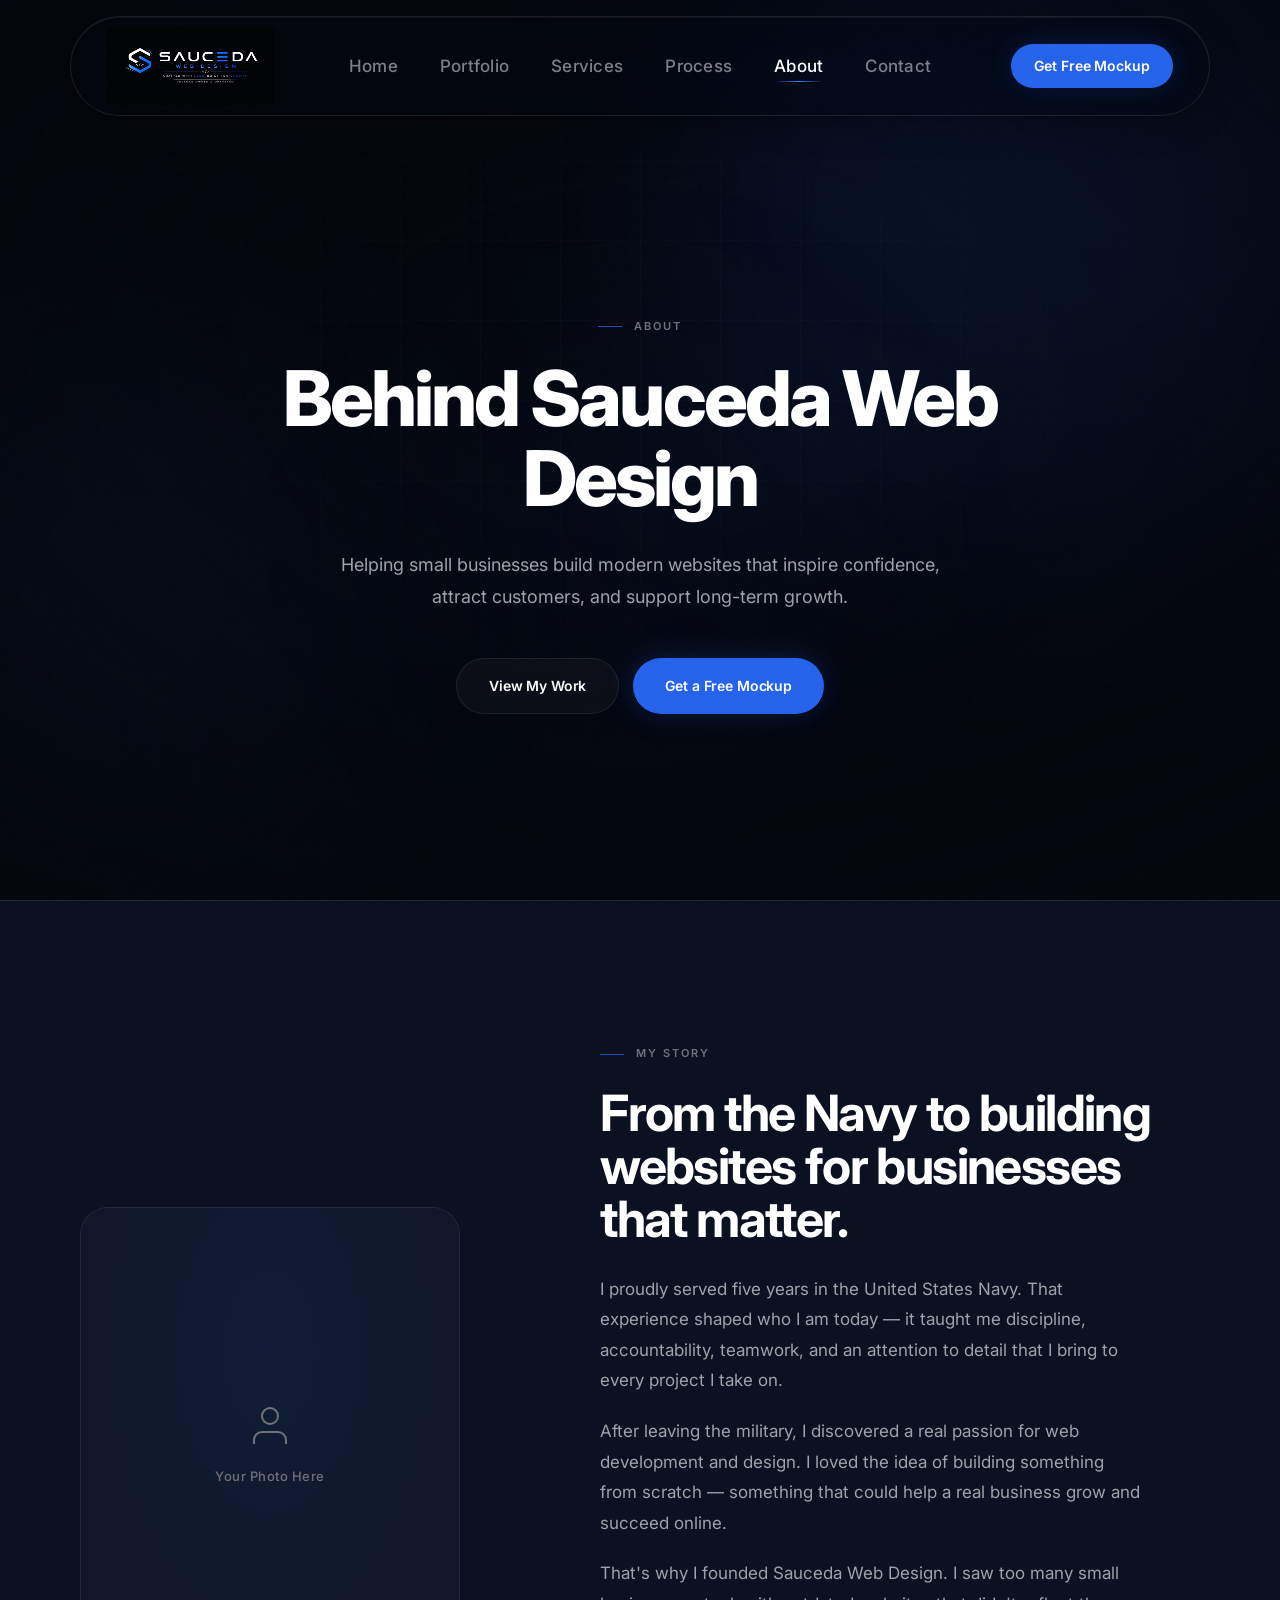
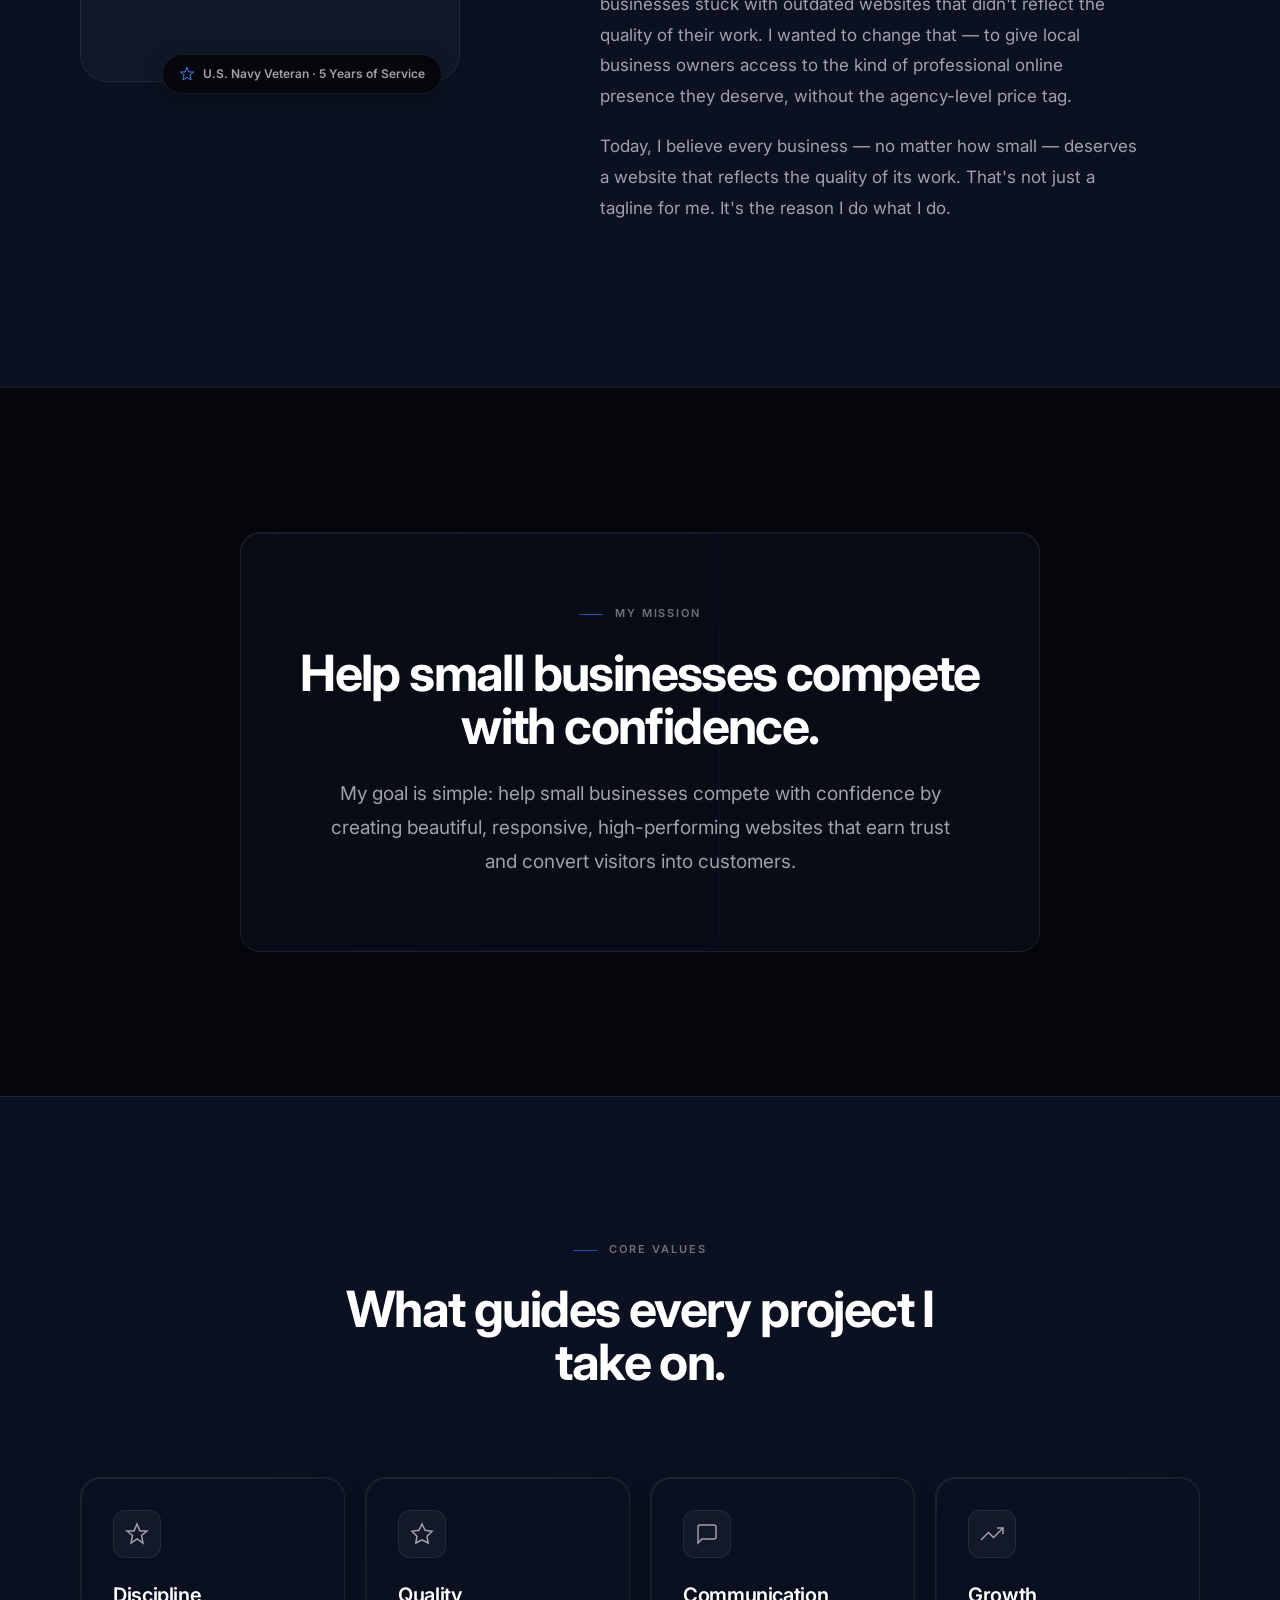
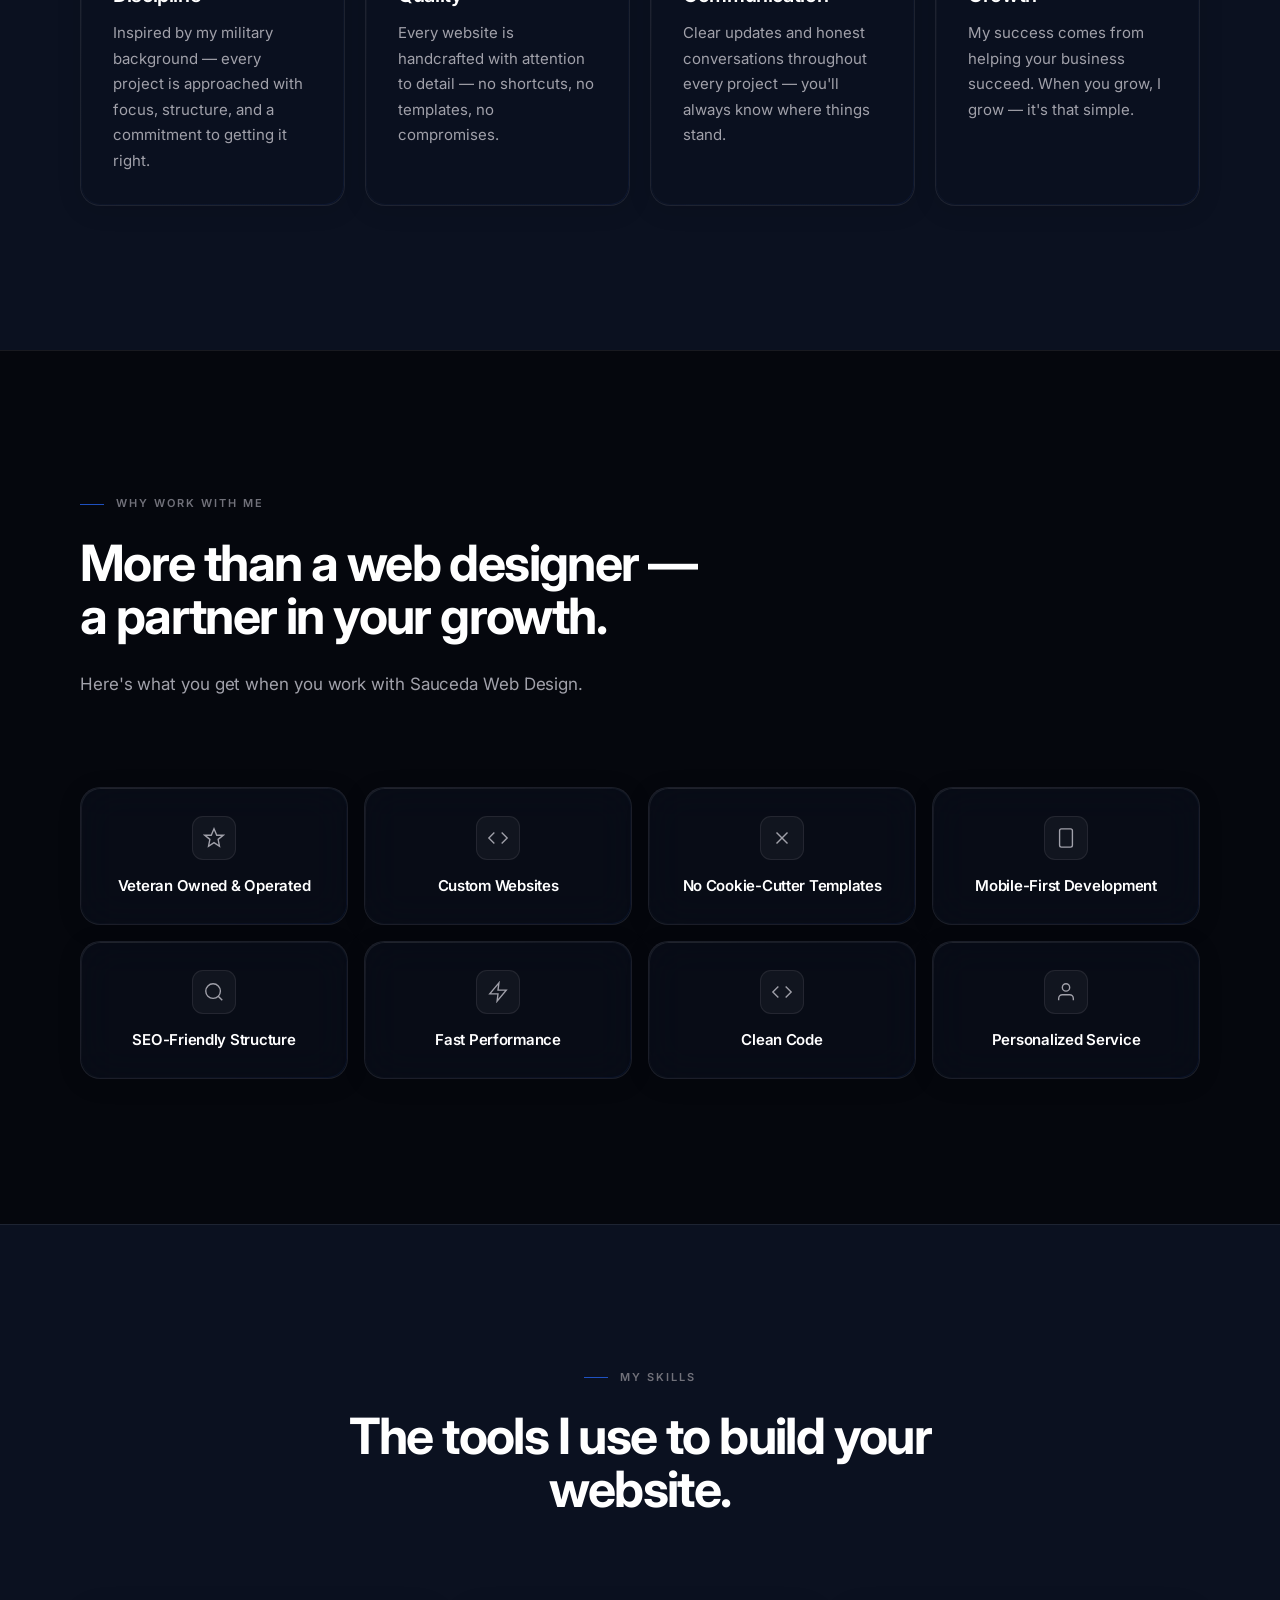
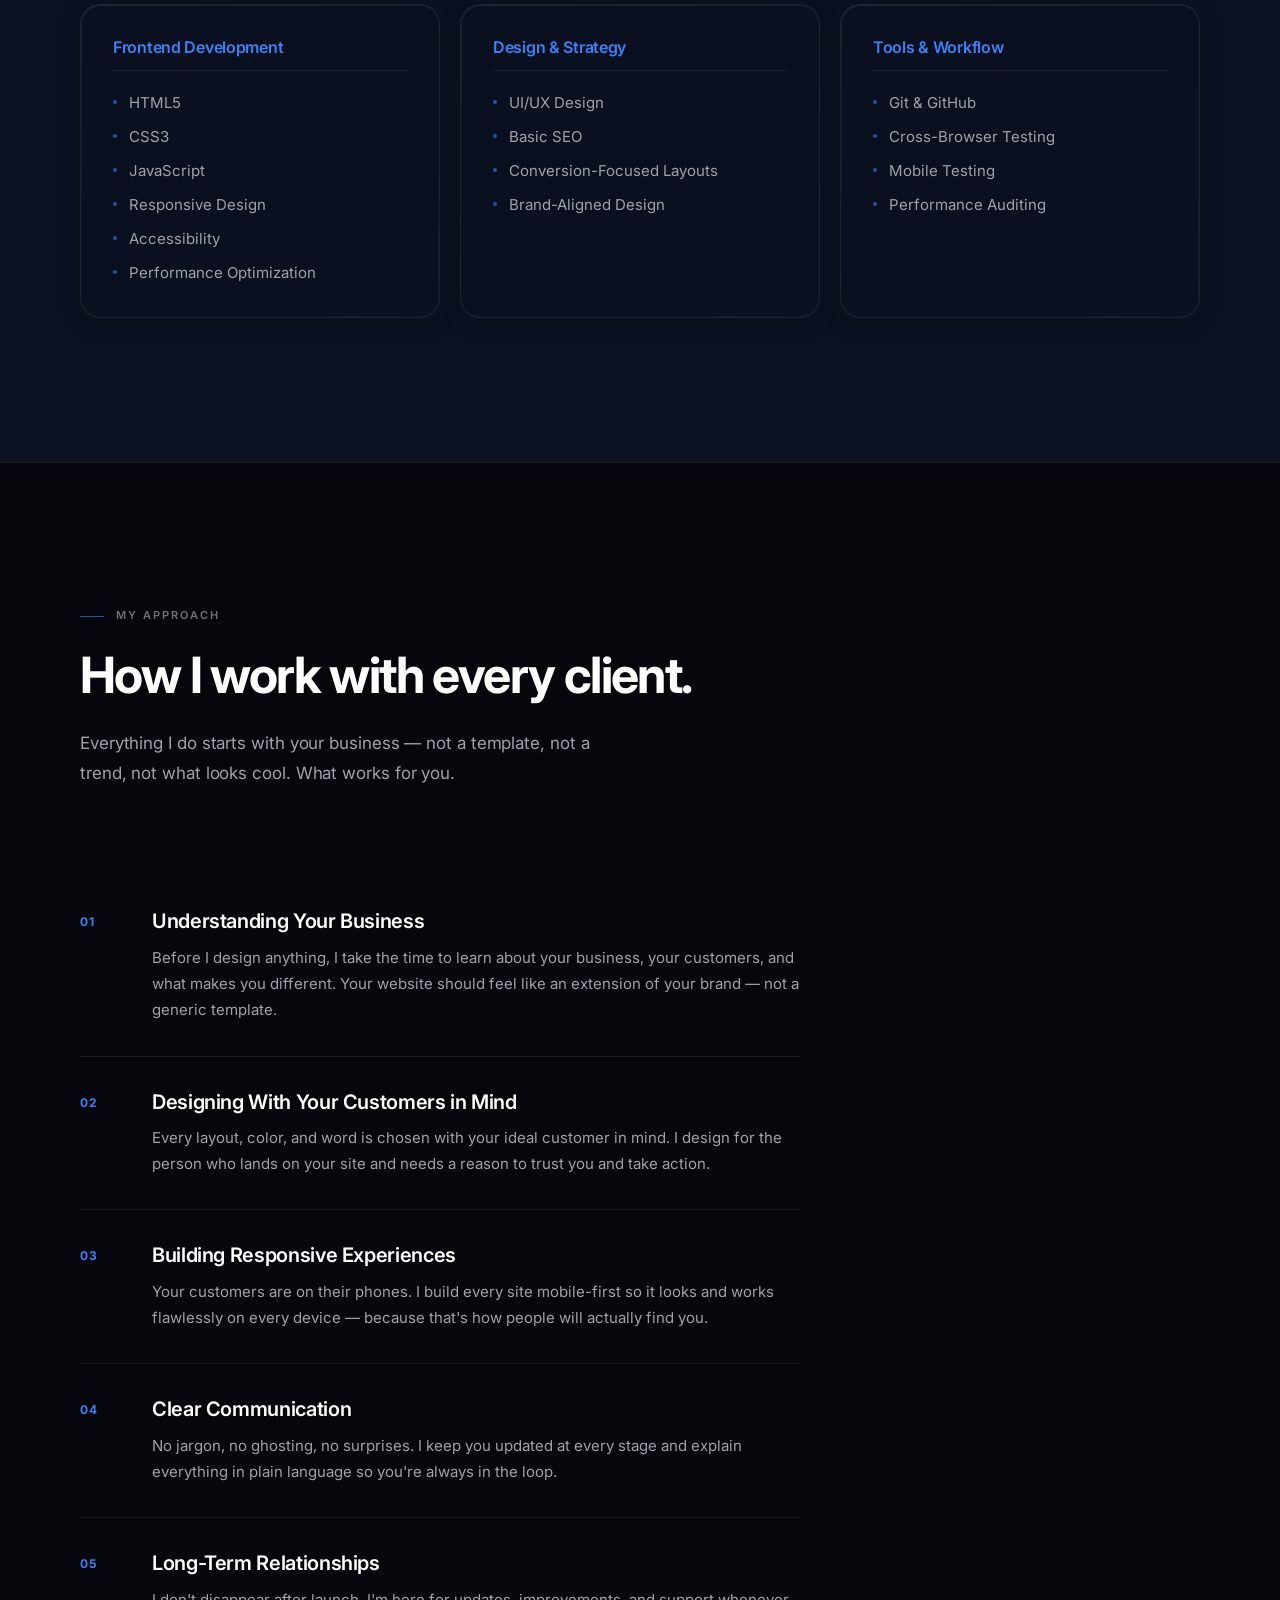
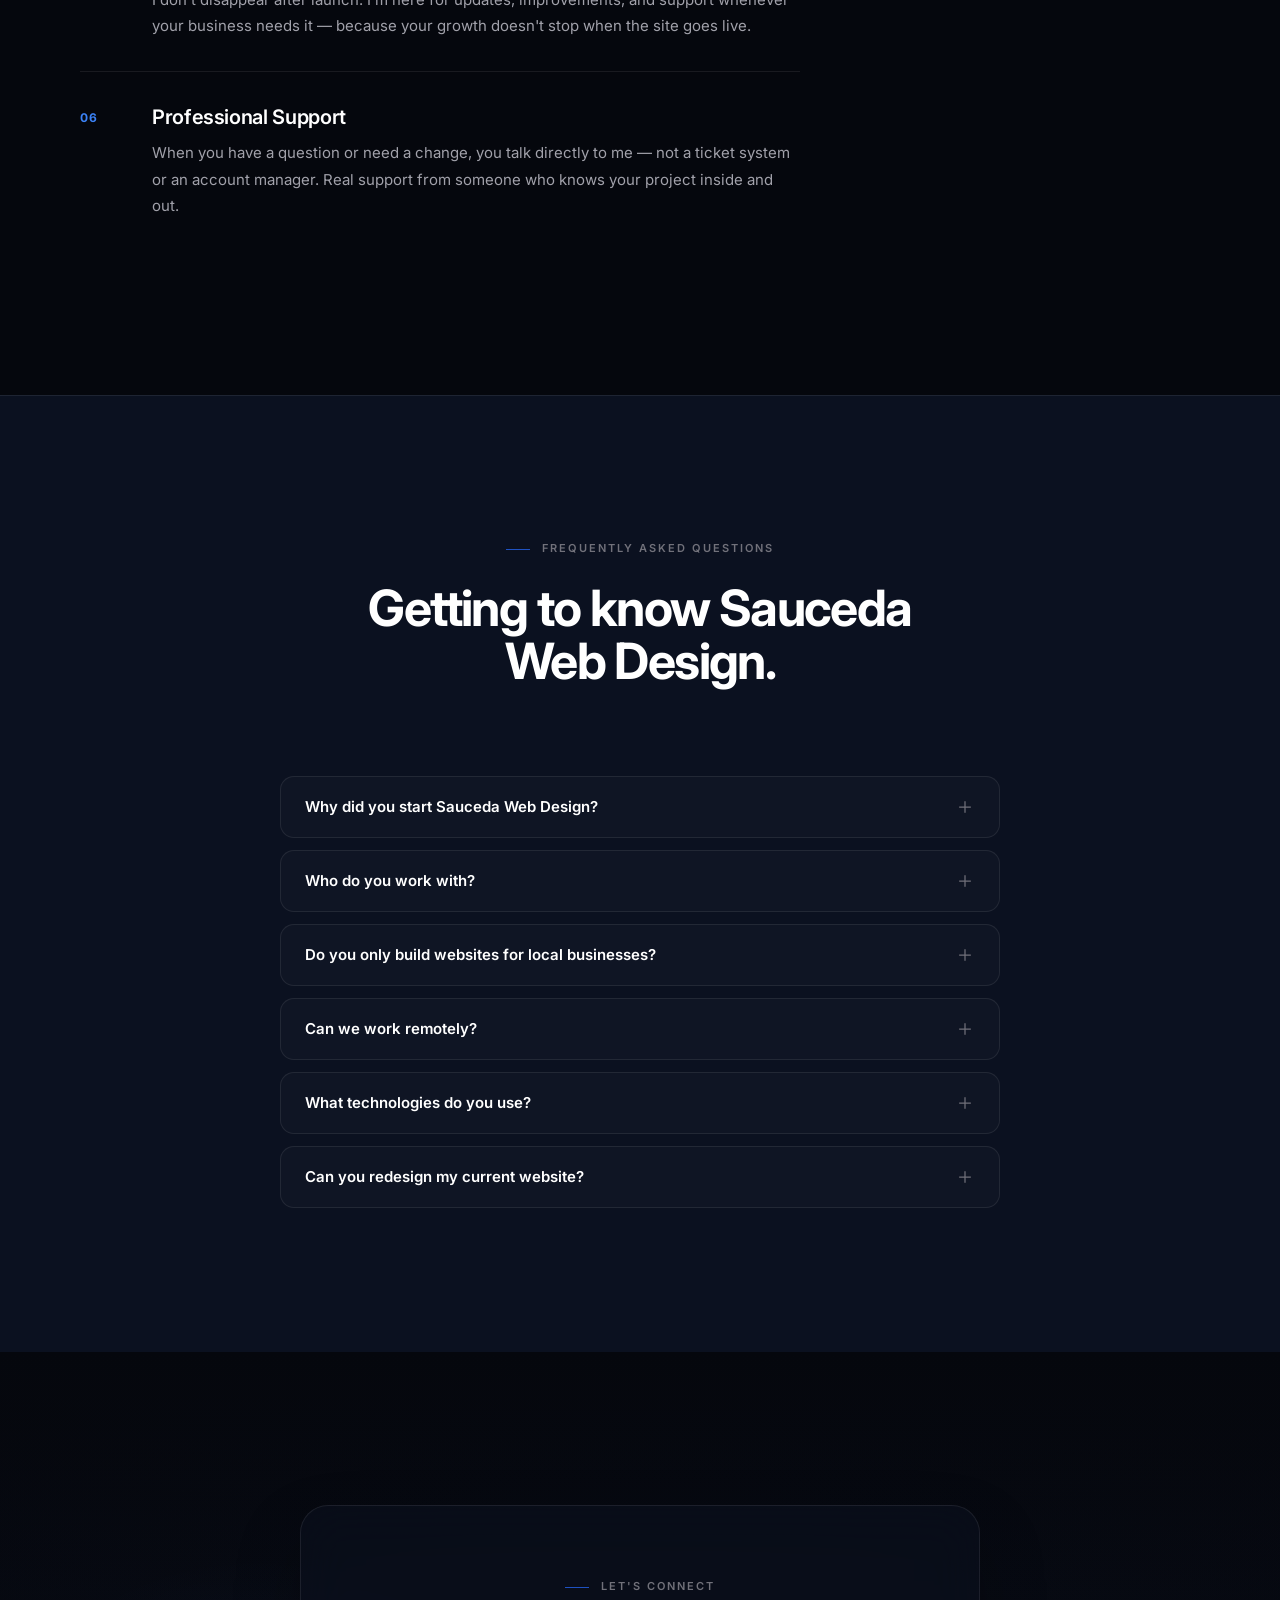
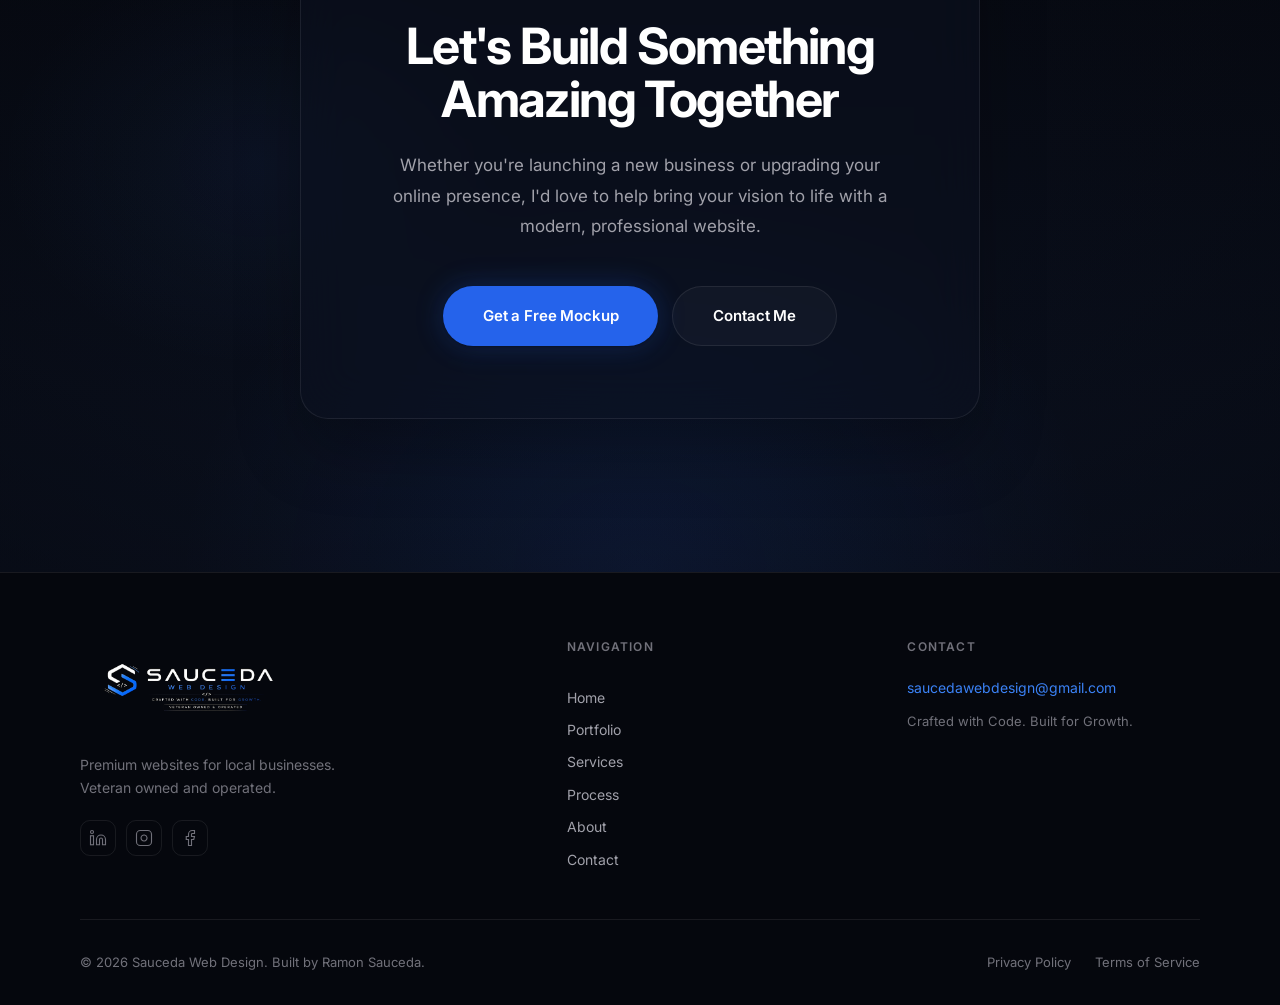
==== about.html @ df87cc74 "Initial commit" ====
<!DOCTYPE html>
<html lang="en">
<head>
    <meta charset="UTF-8">
    <meta name="viewport" content="width=device-width, initial-scale=1.0">
    <meta name="description" content="About Sauceda Web Design — Veteran-owned web studio helping small businesses build modern, professional websites. Meet Ramon Sauceda.">
    <meta name="theme-color" content="#05070D">
    <meta property="og:title" content="About — Sauceda Web Design">
    <meta property="og:description" content="Helping small businesses build modern websites that inspire confidence, attract customers, and support long-term growth.">
    <meta property="og:type" content="website">
    <title>About — Sauceda Web Design</title>
    <link rel="preconnect" href="https://fonts.googleapis.com">
    <link rel="preconnect" href="https://fonts.gstatic.com" crossorigin>
    <link href="https://fonts.googleapis.com/css2?family=Inter:wght@400;500;600;700;800&display=swap" rel="stylesheet">
    <link rel="stylesheet" href="css/base.css">
    <link rel="stylesheet" href="css/header.css">
    <link rel="stylesheet" href="css/home.css">
    <link rel="stylesheet" href="css/about.css">
    <link rel="stylesheet" href="css/why.css">
    <link rel="stylesheet" href="css/faq.css">
    <link rel="stylesheet" href="css/contact.css">
    <link rel="stylesheet" href="css/footer.css">
    <link rel="stylesheet" href="css/about-page.css">
    <link rel="stylesheet" href="css/animations.css">
    <link rel="stylesheet" href="css/premium.css">
</head>
<body>

    <a href="#main" class="skip-link">Skip to content</a>
    <div class="noise" aria-hidden="true"></div>

    <header class="header" id="header">
        <div class="header__inner">
            <a href="index.html" class="logo" aria-label="Sauceda Web Design — Home">
                <img src="images/SaucedaWD Logo.jpeg" alt="" width="234" height="58" fetchpriority="high">
            </a>
            <nav class="nav" id="nav" aria-label="Main navigation">
                <a href="index.html">Home</a>
                <a href="portfolio.html">Portfolio</a>
                <a href="services.html">Services</a>
                <a href="process.html">Process</a>
                <a href="about.html" class="active">About</a>
                <a href="contact.html">Contact</a>
            </nav>
            <div class="header__actions">
                <a href="#cta" class="btn btn-primary btn-glow header-cta">Get Free Mockup</a>
                <button class="menu-btn" id="menuBtn" aria-label="Toggle menu" aria-expanded="false" aria-controls="nav">
                    <span></span><span></span>
                </button>
            </div>
        </div>
    </header>

    <main id="main">

        <!-- Hero -->
        <section class="page-hero page-hero--full" id="hero" aria-labelledby="hero-heading">
            <div class="page-hero-bg" aria-hidden="true">
                <div class="hero-grid-lines"></div>
                <div class="hero-glow hero-glow--1"></div>
                <div class="hero-glow hero-glow--2"></div>
                <div class="hero-glow hero-glow--3"></div>
                <div class="hero-vignette"></div>
            </div>
            <div class="container page-hero-content">
                <p class="eyebrow reveal">About</p>
                <h1 id="hero-heading" class="reveal reveal-delay-1">Behind Sauceda Web Design</h1>
                <p class="page-hero-text reveal reveal-delay-2">
                    Helping small businesses build modern websites that inspire confidence, attract customers, and support long-term growth.
                </p>
                <div class="page-hero-buttons reveal reveal-delay-3">
                    <a href="portfolio.html" class="btn btn-secondary">View My Work</a>
                    <a href="#cta" class="btn btn-primary btn-glow">Get a Free Mockup</a>
                </div>
            </div>
        </section>

        <!-- My Story -->
        <section class="section story-section" id="story" aria-labelledby="story-heading">
            <div class="container about-grid">
                <div class="about-photo reveal">
                    <div class="photo-frame">
                        <div class="photo-placeholder" role="img" aria-label="Professional portrait placeholder">
                            <svg width="48" height="48" viewBox="0 0 24 24" fill="none" stroke="currentColor" stroke-width="1" aria-hidden="true"><path d="M20 21v-2a4 4 0 00-4-4H8a4 4 0 00-4 4v2"/><circle cx="12" cy="7" r="4"/></svg>
                            <span>Your Photo Here</span>
                        </div>
                    </div>
                    <div class="about-veteran-badge">
                        <svg width="16" height="16" viewBox="0 0 24 24" fill="none" stroke="currentColor" stroke-width="1.5" aria-hidden="true"><path d="M12 2l3 7h7l-5.5 4.5L18 21l-6-4-6 4 1.5-7.5L2 9h7z"/></svg>
                        U.S. Navy Veteran · 5 Years of Service
                    </div>
                </div>
                <div class="about-content reveal reveal-delay-1">
                    <p class="eyebrow">My Story</p>
                    <h2 id="story-heading">From the Navy to building websites for businesses that matter.</h2>
                    <p class="about-text">I proudly served five years in the United States Navy. That experience shaped who I am today — it taught me discipline, accountability, teamwork, and an attention to detail that I bring to every project I take on.</p>
                    <p class="about-text">After leaving the military, I discovered a real passion for web development and design. I loved the idea of building something from scratch — something that could help a real business grow and succeed online.</p>
                    <p class="about-text">That's why I founded Sauceda Web Design. I saw too many small businesses stuck with outdated websites that didn't reflect the quality of their work. I wanted to change that — to give local business owners access to the kind of professional online presence they deserve, without the agency-level price tag.</p>
                    <p class="about-text">Today, I believe every business — no matter how small — deserves a website that reflects the quality of its work. That's not just a tagline for me. It's the reason I do what I do.</p>
                </div>
            </div>
        </section>

        <!-- My Mission -->
        <section class="section mission-section" id="mission" aria-labelledby="mission-heading">
            <div class="container">
                <div class="mission-card glass-card reveal">
                    <p class="eyebrow">My Mission</p>
                    <h2 id="mission-heading">Help small businesses compete with confidence.</h2>
                    <p class="mission-text">My goal is simple: help small businesses compete with confidence by creating beautiful, responsive, high-performing websites that earn trust and convert visitors into customers.</p>
                </div>
            </div>
        </section>

        <!-- Core Values -->
        <section class="section values-section" id="values" aria-labelledby="values-heading">
            <div class="container">
                <header class="section-header section-header--center reveal">
                    <p class="eyebrow">Core Values</p>
                    <h2 id="values-heading">What guides every project I take on.</h2>
                </header>
                <div class="feature-grid" data-stagger>
                    <article class="feature-card glass-card reveal">
                        <div class="feature-icon" aria-hidden="true"><svg width="24" height="24" viewBox="0 0 24 24" fill="none" stroke="currentColor" stroke-width="1.5"><path d="M12 2l3 7h7l-5.5 4.5L18 21l-6-4-6 4 1.5-7.5L2 9h7z"/></svg></div>
                        <h3>Discipline</h3>
                        <p>Inspired by my military background — every project is approached with focus, structure, and a commitment to getting it right.</p>
                    </article>
                    <article class="feature-card glass-card reveal">
                        <div class="feature-icon" aria-hidden="true"><svg width="24" height="24" viewBox="0 0 24 24" fill="none" stroke="currentColor" stroke-width="1.5"><polygon points="12 2 15.09 8.26 22 9.27 17 14.14 18.18 21.02 12 17.77 5.82 21.02 7 14.14 2 9.27 8.91 8.26 12 2"/></svg></div>
                        <h3>Quality</h3>
                        <p>Every website is handcrafted with attention to detail — no shortcuts, no templates, no compromises.</p>
                    </article>
                    <article class="feature-card glass-card reveal">
                        <div class="feature-icon" aria-hidden="true"><svg width="24" height="24" viewBox="0 0 24 24" fill="none" stroke="currentColor" stroke-width="1.5"><path d="M21 15a2 2 0 01-2 2H7l-4 4V5a2 2 0 012-2h14a2 2 0 012 2z"/></svg></div>
                        <h3>Communication</h3>
                        <p>Clear updates and honest conversations throughout every project — you'll always know where things stand.</p>
                    </article>
                    <article class="feature-card glass-card reveal">
                        <div class="feature-icon" aria-hidden="true"><svg width="24" height="24" viewBox="0 0 24 24" fill="none" stroke="currentColor" stroke-width="1.5"><polyline points="23 6 13.5 15.5 8.5 10.5 1 18"/><polyline points="17 6 23 6 23 12"/></svg></div>
                        <h3>Growth</h3>
                        <p>My success comes from helping your business succeed. When you grow, I grow — it's that simple.</p>
                    </article>
                </div>
            </div>
        </section>

        <!-- Why Work With Me -->
        <section class="section why-work-section" id="why-work" aria-labelledby="why-work-heading">
            <div class="container">
                <header class="section-header reveal">
                    <p class="eyebrow">Why Work With Me</p>
                    <h2 id="why-work-heading">More than a web designer — a partner in your growth.</h2>
                    <p class="section-desc">Here's what you get when you work with Sauceda Web Design.</p>
                </header>
                <div class="why-work-grid" data-stagger>
                    <article class="why-work-card glass-card reveal">
                        <div class="why-work-icon" aria-hidden="true"><svg width="22" height="22" viewBox="0 0 24 24" fill="none" stroke="currentColor" stroke-width="1.5"><path d="M12 2l3 7h7l-5.5 4.5L18 21l-6-4-6 4 1.5-7.5L2 9h7z"/></svg></div>
                        <h3>Veteran Owned &amp; Operated</h3>
                    </article>
                    <article class="why-work-card glass-card reveal">
                        <div class="why-work-icon" aria-hidden="true"><svg width="22" height="22" viewBox="0 0 24 24" fill="none" stroke="currentColor" stroke-width="1.5"><polyline points="16 18 22 12 16 6"/><polyline points="8 6 2 12 8 18"/></svg></div>
                        <h3>Custom Websites</h3>
                    </article>
                    <article class="why-work-card glass-card reveal">
                        <div class="why-work-icon" aria-hidden="true"><svg width="22" height="22" viewBox="0 0 24 24" fill="none" stroke="currentColor" stroke-width="1.5"><line x1="18" y1="6" x2="6" y2="18"/><line x1="6" y1="6" x2="18" y2="18"/></svg></div>
                        <h3>No Cookie-Cutter Templates</h3>
                    </article>
                    <article class="why-work-card glass-card reveal">
                        <div class="why-work-icon" aria-hidden="true"><svg width="22" height="22" viewBox="0 0 24 24" fill="none" stroke="currentColor" stroke-width="1.5"><rect x="5" y="2" width="14" height="20" rx="2"/><line x1="12" y1="18" x2="12" y2="18.01"/></svg></div>
                        <h3>Mobile-First Development</h3>
                    </article>
                    <article class="why-work-card glass-card reveal">
                        <div class="why-work-icon" aria-hidden="true"><svg width="22" height="22" viewBox="0 0 24 24" fill="none" stroke="currentColor" stroke-width="1.5"><circle cx="11" cy="11" r="8"/><line x1="21" y1="21" x2="16.65" y2="16.65"/></svg></div>
                        <h3>SEO-Friendly Structure</h3>
                    </article>
                    <article class="why-work-card glass-card reveal">
                        <div class="why-work-icon" aria-hidden="true"><svg width="22" height="22" viewBox="0 0 24 24" fill="none" stroke="currentColor" stroke-width="1.5"><path d="M13 2L3 14h9l-1 8 10-12h-9l1-8z"/></svg></div>
                        <h3>Fast Performance</h3>
                    </article>
                    <article class="why-work-card glass-card reveal">
                        <div class="why-work-icon" aria-hidden="true"><svg width="22" height="22" viewBox="0 0 24 24" fill="none" stroke="currentColor" stroke-width="1.5"><polyline points="16 18 22 12 16 6"/><polyline points="8 6 2 12 8 18"/></svg></div>
                        <h3>Clean Code</h3>
                    </article>
                    <article class="why-work-card glass-card reveal">
                        <div class="why-work-icon" aria-hidden="true"><svg width="22" height="22" viewBox="0 0 24 24" fill="none" stroke="currentColor" stroke-width="1.5"><path d="M20 21v-2a4 4 0 00-4-4H8a4 4 0 00-4 4v2"/><circle cx="12" cy="7" r="4"/></svg></div>
                        <h3>Personalized Service</h3>
                    </article>
                </div>
            </div>
        </section>

        <!-- My Skills -->
        <section class="section skills-about-section" id="skills" aria-labelledby="skills-heading">
            <div class="container">
                <header class="section-header section-header--center reveal">
                    <p class="eyebrow">My Skills</p>
                    <h2 id="skills-heading">The tools I use to build your website.</h2>
                </header>
                <div class="skills-about-grid" data-stagger>
                    <div class="skills-group glass-card reveal">
                        <h3>Frontend Development</h3>
                        <ul class="skills-list">
                            <li>HTML5</li>
                            <li>CSS3</li>
                            <li>JavaScript</li>
                            <li>Responsive Design</li>
                            <li>Accessibility</li>
                            <li>Performance Optimization</li>
                        </ul>
                    </div>
                    <div class="skills-group glass-card reveal">
                        <h3>Design &amp; Strategy</h3>
                        <ul class="skills-list">
                            <li>UI/UX Design</li>
                            <li>Basic SEO</li>
                            <li>Conversion-Focused Layouts</li>
                            <li>Brand-Aligned Design</li>
                        </ul>
                    </div>
                    <div class="skills-group glass-card reveal">
                        <h3>Tools &amp; Workflow</h3>
                        <ul class="skills-list">
                            <li>Git &amp; GitHub</li>
                            <li>Cross-Browser Testing</li>
                            <li>Mobile Testing</li>
                            <li>Performance Auditing</li>
                        </ul>
                    </div>
                </div>
            </div>
        </section>

        <!-- My Approach -->
        <section class="section approach-section" id="approach" aria-labelledby="approach-heading">
            <div class="container">
                <header class="section-header reveal">
                    <p class="eyebrow">My Approach</p>
                    <h2 id="approach-heading">How I work with every client.</h2>
                    <p class="section-desc">Everything I do starts with your business — not a template, not a trend, not what looks cool. What works for you.</p>
                </header>
                <div class="approach-list" data-stagger>
                    <article class="approach-item reveal">
                        <span class="approach-num">01</span>
                        <div>
                            <h3>Understanding Your Business</h3>
                            <p>Before I design anything, I take the time to learn about your business, your customers, and what makes you different. Your website should feel like an extension of your brand — not a generic template.</p>
                        </div>
                    </article>
                    <article class="approach-item reveal">
                        <span class="approach-num">02</span>
                        <div>
                            <h3>Designing With Your Customers in Mind</h3>
                            <p>Every layout, color, and word is chosen with your ideal customer in mind. I design for the person who lands on your site and needs a reason to trust you and take action.</p>
                        </div>
                    </article>
                    <article class="approach-item reveal">
                        <span class="approach-num">03</span>
                        <div>
                            <h3>Building Responsive Experiences</h3>
                            <p>Your customers are on their phones. I build every site mobile-first so it looks and works flawlessly on every device — because that's how people will actually find you.</p>
                        </div>
                    </article>
                    <article class="approach-item reveal">
                        <span class="approach-num">04</span>
                        <div>
                            <h3>Clear Communication</h3>
                            <p>No jargon, no ghosting, no surprises. I keep you updated at every stage and explain everything in plain language so you're always in the loop.</p>
                        </div>
                    </article>
                    <article class="approach-item reveal">
                        <span class="approach-num">05</span>
                        <div>
                            <h3>Long-Term Relationships</h3>
                            <p>I don't disappear after launch. I'm here for updates, improvements, and support whenever your business needs it — because your growth doesn't stop when the site goes live.</p>
                        </div>
                    </article>
                    <article class="approach-item reveal">
                        <span class="approach-num">06</span>
                        <div>
                            <h3>Professional Support</h3>
                            <p>When you have a question or need a change, you talk directly to me — not a ticket system or an account manager. Real support from someone who knows your project inside and out.</p>
                        </div>
                    </article>
                </div>
            </div>
        </section>

        <!-- FAQ -->
        <section class="section faq" id="faq" aria-labelledby="faq-heading">
            <div class="container">
                <header class="section-header section-header--center reveal">
                    <p class="eyebrow">Frequently Asked Questions</p>
                    <h2 id="faq-heading">Getting to know Sauceda Web Design.</h2>
                </header>
                <div class="faq-list reveal" role="list">
                    <div class="faq-item" role="listitem">
                        <button class="faq-question" aria-expanded="false" aria-controls="faq-1" id="faq-q-1">
                            <span>Why did you start Sauceda Web Design?</span>
                            <svg class="faq-icon" width="20" height="20" viewBox="0 0 24 24" fill="none" stroke="currentColor" stroke-width="1.5" aria-hidden="true"><line x1="12" y1="5" x2="12" y2="19"/><line x1="5" y1="12" x2="19" y2="12"/></svg>
                        </button>
                        <div class="faq-answer" id="faq-1" role="region" aria-labelledby="faq-q-1">
                            <p>I saw too many small businesses with outdated websites that didn't reflect the quality of their work. I started Sauceda Web Design to give local business owners access to professional web design at a fair price — with the discipline and accountability I learned in the Navy.</p>
                        </div>
                    </div>
                    <div class="faq-item" role="listitem">
                        <button class="faq-question" aria-expanded="false" aria-controls="faq-2" id="faq-q-2">
                            <span>Who do you work with?</span>
                            <svg class="faq-icon" width="20" height="20" viewBox="0 0 24 24" fill="none" stroke="currentColor" stroke-width="1.5" aria-hidden="true"><line x1="12" y1="5" x2="12" y2="19"/><line x1="5" y1="12" x2="19" y2="12"/></svg>
                        </button>
                        <div class="faq-answer" id="faq-2" role="region" aria-labelledby="faq-q-2">
                            <p>I work with small business owners, freelancers, creators, and local service providers who want a professional online presence without agency-level pricing. If you care about quality and want a website that actually works for your business, we're a good fit.</p>
                        </div>
                    </div>
                    <div class="faq-item" role="listitem">
                        <button class="faq-question" aria-expanded="false" aria-controls="faq-3" id="faq-q-3">
                            <span>Do you only build websites for local businesses?</span>
                            <svg class="faq-icon" width="20" height="20" viewBox="0 0 24 24" fill="none" stroke="currentColor" stroke-width="1.5" aria-hidden="true"><line x1="12" y1="5" x2="12" y2="19"/><line x1="5" y1="12" x2="19" y2="12"/></svg>
                        </button>
                        <div class="faq-answer" id="faq-3" role="region" aria-labelledby="faq-q-3">
                            <p>Local businesses are my specialty, but I work with clients anywhere. As long as we can communicate clearly — which we can do entirely online — location doesn't matter.</p>
                        </div>
                    </div>
                    <div class="faq-item" role="listitem">
                        <button class="faq-question" aria-expanded="false" aria-controls="faq-4" id="faq-q-4">
                            <span>Can we work remotely?</span>
                            <svg class="faq-icon" width="20" height="20" viewBox="0 0 24 24" fill="none" stroke="currentColor" stroke-width="1.5" aria-hidden="true"><line x1="12" y1="5" x2="12" y2="19"/><line x1="5" y1="12" x2="19" y2="12"/></svg>
                        </button>
                        <div class="faq-answer" id="faq-4" role="region" aria-labelledby="faq-q-4">
                            <p>Absolutely. The entire process — consultation, mockup, development, revisions, and launch — can be done remotely via email, phone, and video call. Most of my clients work with me this way.</p>
                        </div>
                    </div>
                    <div class="faq-item" role="listitem">
                        <button class="faq-question" aria-expanded="false" aria-controls="faq-5" id="faq-q-5">
                            <span>What technologies do you use?</span>
                            <svg class="faq-icon" width="20" height="20" viewBox="0 0 24 24" fill="none" stroke="currentColor" stroke-width="1.5" aria-hidden="true"><line x1="12" y1="5" x2="12" y2="19"/><line x1="5" y1="12" x2="19" y2="12"/></svg>
                        </button>
                        <div class="faq-answer" id="faq-5" role="region" aria-labelledby="faq-q-5">
                            <p>I build with HTML5, CSS3, and JavaScript — clean, modern code that's fast, accessible, and easy to maintain. No bloated page builders or unnecessary frameworks unless your project specifically needs them.</p>
                        </div>
                    </div>
                    <div class="faq-item" role="listitem">
                        <button class="faq-question" aria-expanded="false" aria-controls="faq-6" id="faq-q-6">
                            <span>Can you redesign my current website?</span>
                            <svg class="faq-icon" width="20" height="20" viewBox="0 0 24 24" fill="none" stroke="currentColor" stroke-width="1.5" aria-hidden="true"><line x1="12" y1="5" x2="12" y2="19"/><line x1="5" y1="12" x2="19" y2="12"/></svg>
                        </button>
                        <div class="faq-answer" id="faq-6" role="region" aria-labelledby="faq-q-6">
                            <p>Yes. Website redesigns are one of my most common projects. I'll start with a free homepage mockup so you can see the new direction before committing to the full redesign.</p>
                        </div>
                    </div>
                </div>
            </div>
        </section>

        <!-- CTA -->
        <section class="section final-cta" id="cta" aria-labelledby="cta-heading">
            <div class="final-cta-bg" aria-hidden="true"></div>
            <div class="container">
                <div class="final-cta-panel reveal">
                    <p class="eyebrow">Let's Connect</p>
                    <h2 id="cta-heading">Let's Build Something Amazing Together</h2>
                    <p class="final-cta-desc">Whether you're launching a new business or upgrading your online presence, I'd love to help bring your vision to life with a modern, professional website.</p>
                    <div class="final-cta-buttons">
                        <a href="mailto:saucedawebdesign@gmail.com?subject=Free%20Homepage%20Mockup%20Request" class="btn btn-primary btn-glow btn-lg">Get a Free Mockup</a>
                        <a href="mailto:saucedawebdesign@gmail.com" class="btn btn-secondary btn-lg">Contact Me</a>
                    </div>
                </div>
            </div>
        </section>

    </main>

    <footer class="footer">
        <div class="container">
            <div class="footer-grid">
                <div class="footer-brand">
                    <a href="index.html" class="footer-logo" aria-label="Sauceda Web Design">
                        <img src="images/SaucedaWD Logo.jpeg" alt="" width="140" height="32" loading="lazy">
                    </a>
                    <p class="footer-desc">Premium websites for local businesses. Veteran owned and operated.</p>
                    <div class="footer-social">
                        <a href="#" aria-label="LinkedIn" class="social-link"><svg width="18" height="18" viewBox="0 0 24 24" fill="none" stroke="currentColor" stroke-width="1.5" aria-hidden="true"><path d="M16 8a6 6 0 016 6v7h-4v-7a2 2 0 00-2-2 2 2 0 00-2 2v7h-4v-7a6 6 0 016-6z"/><rect x="2" y="9" width="4" height="12"/><circle cx="4" cy="4" r="2"/></svg></a>
                        <a href="#" aria-label="Instagram" class="social-link"><svg width="18" height="18" viewBox="0 0 24 24" fill="none" stroke="currentColor" stroke-width="1.5" aria-hidden="true"><rect x="2" y="2" width="20" height="20" rx="5"/><path d="M16 11.37A4 4 0 1112.63 8 4 4 0 0116 11.37z"/><line x1="17.5" y1="6.5" x2="17.51" y2="6.5"/></svg></a>
                        <a href="#" aria-label="Facebook" class="social-link"><svg width="18" height="18" viewBox="0 0 24 24" fill="none" stroke="currentColor" stroke-width="1.5" aria-hidden="true"><path d="M18 2h-3a5 5 0 00-5 5v3H7v4h3v8h4v-8h3l1-4h-4V7a1 1 0 011-1h3z"/></svg></a>
                    </div>
                </div>
                <nav class="footer-nav" aria-label="Footer navigation">
                    <h4>Navigation</h4>
                    <a href="index.html">Home</a>
                    <a href="portfolio.html">Portfolio</a>
                    <a href="services.html">Services</a>
                    <a href="process.html">Process</a>
                    <a href="about.html">About</a>
                    <a href="contact.html">Contact</a>
                </nav>
                <div class="footer-contact">
                    <h4>Contact</h4>
                    <a href="mailto:saucedawebdesign@gmail.com">saucedawebdesign@gmail.com</a>
                    <p>Crafted with Code. Built for Growth.</p>
                </div>
            </div>
            <div class="footer-bottom">
                <p>&copy; 2026 Sauceda Web Design. Built by Ramon Sauceda.</p>
                <div class="footer-legal">
                    <a href="#">Privacy Policy</a>
                    <a href="#">Terms of Service</a>
                </div>
            </div>
        </div>
    </footer>

    <script src="js/navbar.js" defer></script>
    <script src="js/premium.js" defer></script>
    <script src="js/animation.js" defer></script>
    <script src="js/faq.js" defer></script>
</body>
</html>
---- css/base.css ----
:root {
    --bg-primary: #05070D;
    --bg-secondary: #0B1120;
    --bg-elevated: #0F1729;
    --blue-primary: #2563EB;
    --blue-accent: #3B82F6;
    --blue-muted: rgba(37, 99, 235, 0.12);
    --text-primary: #FFFFFF;
    --text-secondary: #A1A1AA;
    --text-muted: #71717A;
    --border: rgba(255, 255, 255, 0.08);
    --border-hover: rgba(255, 255, 255, 0.14);
    --glass: rgba(11, 17, 32, 0.55);
    --glow: rgba(37, 99, 235, 0.28);
    --radius: 14px;
    --radius-lg: 20px;
    --radius-xl: 28px;
    --ease: cubic-bezier(0.16, 1, 0.3, 1);
    --header-h: 100px;
    --header-h-scrolled: 84px;
    --logo-h: 78px;
    --logo-h-scrolled: 66px;
    --section-gap: clamp(6rem, 12vw, 9rem);
}

*, *::before, *::after {
    margin: 0;
    padding: 0;
    box-sizing: border-box;
}

html {
    scroll-behavior: smooth;
    -webkit-font-smoothing: antialiased;
    -moz-osx-font-smoothing: grayscale;
}

body {
    font-family: 'Inter', -apple-system, BlinkMacSystemFont, 'Segoe UI', sans-serif;
    background: var(--bg-primary);
    color: var(--text-primary);
    line-height: 1.6;
    overflow-x: hidden;
}

body.loaded .page-hero-content > .reveal {
    opacity: 1;
    transform: translateY(0);
}

a { text-decoration: none; color: inherit; }

img {
    max-width: 100%;
    height: auto;
    display: block;
}

ul { list-style: none; }

.container {
    width: 100%;
    max-width: 1200px;
    margin: 0 auto;
    padding: 0 clamp(1.25rem, 4vw, 2.5rem);
}

.skip-link {
    position: absolute;
    top: -100%;
    left: 1rem;
    z-index: 10000;
    padding: 0.75rem 1.25rem;
    background: var(--blue-primary);
    color: var(--text-primary);
    border-radius: var(--radius);
    font-weight: 600;
    font-size: 0.875rem;
    transition: top 0.2s ease;
}

.skip-link:focus {
    top: 1rem;
    outline: 2px solid var(--blue-accent);
    outline-offset: 2px;
}

.noise {
    position: fixed;
    inset: 0;
    z-index: 9999;
    pointer-events: none;
    opacity: 0.022;
    background-image: url("data:image/svg+xml,%3Csvg viewBox='0 0 256 256' xmlns='http://www.w3.org/2000/svg'%3E%3Cfilter id='n'%3E%3CfeTurbulence type='fractalNoise' baseFrequency='0.85' numOctaves='4' stitchTiles='stitch'/%3E%3C/filter%3E%3Crect width='100%25' height='100%25' filter='url(%23n)'/%3E%3C/svg%3E");
    background-repeat: repeat;
    background-size: 128px 128px;
}

/* Typography */
.eyebrow {
    font-size: 0.6875rem;
    font-weight: 600;
    letter-spacing: 0.18em;
    text-transform: uppercase;
    color: var(--text-muted);
    margin-bottom: 1.5rem;
}

.eyebrow::before {
    content: '';
    display: inline-block;
    width: 24px;
    height: 1px;
    background: var(--blue-primary);
    vertical-align: middle;
    margin-right: 0.75rem;
    opacity: 0.8;
}

h1 {
    font-size: clamp(2.75rem, 6vw, 5rem);
    font-weight: 800;
    line-height: 1.04;
    letter-spacing: -0.038em;
    margin-bottom: 1.875rem;
}

h2 {
    font-size: clamp(1.9375rem, 4vw, 3.125rem);
    font-weight: 700;
    line-height: 1.06;
    letter-spacing: -0.032em;
}

h3 {
    font-size: 1.25rem;
    font-weight: 600;
    letter-spacing: -0.018em;
    line-height: 1.32;
}

.text-accent {
    color: var(--text-primary);
    background: linear-gradient(135deg, #FFFFFF 30%, #93C5FD 100%);
    -webkit-background-clip: text;
    background-clip: text;
    -webkit-text-fill-color: transparent;
}

.section-desc {
    font-size: 1.0625rem;
    color: var(--text-secondary);
    max-width: 540px;
    margin-top: 1.625rem;
    line-height: 1.78;
    letter-spacing: -0.005em;
}

.section {
    padding: var(--section-gap) 0;
    position: relative;
}

.section-header {
    max-width: 640px;
    margin-bottom: clamp(3.5rem, 7vw, 5.5rem);
}

/* Buttons */
.btn {
    display: inline-flex;
    align-items: center;
    justify-content: center;
    padding: 1rem 2rem;
    border-radius: 100px;
    font-size: 0.875rem;
    font-weight: 600;
    letter-spacing: -0.01em;
    transition:
        transform 0.45s var(--ease),
        box-shadow 0.45s var(--ease),
        background 0.35s ease,
        border-color 0.35s ease,
        color 0.35s ease;
    cursor: pointer;
    border: none;
    white-space: nowrap;
}

.btn:focus-visible {
    outline: 2px solid var(--blue-accent);
    outline-offset: 3px;
}

.btn-primary {
    background: var(--blue-primary);
    color: var(--text-primary);
}

.btn-primary:hover {
    background: var(--blue-accent);
    transform: translateY(-4px);
}

.btn-primary:active {
    transform: translateY(-1px) scale(0.98);
}

.btn-secondary {
    background: rgba(255, 255, 255, 0.03);
    color: var(--text-primary);
    border: 1px solid var(--border);
}

.btn-secondary:hover {
    border-color: var(--border-hover);
    background: rgba(255, 255, 255, 0.07);
    transform: translateY(-4px);
    box-shadow: 0 8px 24px rgba(0, 0, 0, 0.2);
}

.btn-glow {
    box-shadow:
        0 1px 2px rgba(0, 0, 0, 0.25),
        0 4px 16px rgba(0, 0, 0, 0.15),
        0 0 28px var(--glow);
}

.btn-glow:hover {
    box-shadow:
        0 6px 20px rgba(0, 0, 0, 0.28),
        0 0 48px rgba(37, 99, 235, 0.4);
}

.btn-lg {
    padding: 1.0625rem 2.5rem;
    font-size: 0.9375rem;
}

/* Glass cards (shared) */
.glass-card {
    background: var(--glass);
    border: 1px solid var(--border);
    border-radius: var(--radius-lg);
    padding: 2.25rem;
    backdrop-filter: blur(20px);
    -webkit-backdrop-filter: blur(20px);
    transition:
        transform 0.55s var(--ease),
        border-color 0.4s ease,
        box-shadow 0.55s var(--ease);
}

.glass-card:hover {
    transform: translateY(-6px);
    border-color: var(--border-hover);
    box-shadow:
        0 28px 56px rgba(0, 0, 0, 0.28),
        0 0 0 1px rgba(255, 255, 255, 0.04);
}

.section-cta {
    text-align: center;
    margin-top: 1rem;
}

@media (max-width: 480px) {
    .btn {
        width: 100%;
        max-width: 320px;
    }
}

@media (prefers-reduced-motion: reduce) {
    html { scroll-behavior: auto; }
}
---- css/header.css ----
.header {
    position: fixed;
    top: 1rem;
    left: 50%;
    transform: translateX(-50%);
    width: min(calc(100% - 2rem), 1140px);
    z-index: 1000;
    height: var(--header-h);
    border-radius: 999px;
    border: 1px solid rgba(255, 255, 255, 0.09);
    background: rgba(5, 7, 13, 0.38);
    backdrop-filter: blur(20px) saturate(1.4);
    -webkit-backdrop-filter: blur(20px) saturate(1.4);
    box-shadow:
        0 8px 32px rgba(0, 0, 0, 0.28),
        0 2px 8px rgba(0, 0, 0, 0.12),
        inset 0 1px 0 rgba(255, 255, 255, 0.06);
    transition:
        top 0.55s var(--ease),
        height 0.55s var(--ease),
        opacity 0.8s var(--ease),
        background 0.55s var(--ease),
        backdrop-filter 0.55s var(--ease),
        border-color 0.55s var(--ease),
        box-shadow 0.55s var(--ease),
        transform 0.55s var(--ease);
}

.header.scrolled {
    top: 0.625rem;
    height: var(--header-h-scrolled);
    transform: translateX(-50%) scale(0.988);
    background: rgba(5, 7, 13, 0.65);
    backdrop-filter: blur(28px) saturate(1.55);
    -webkit-backdrop-filter: blur(28px) saturate(1.55);
    border-color: rgba(255, 255, 255, 0.12);
    box-shadow:
        0 12px 48px rgba(0, 0, 0, 0.38),
        0 4px 16px rgba(0, 0, 0, 0.18),
        0 0 0 1px rgba(255, 255, 255, 0.05),
        inset 0 1px 0 rgba(255, 255, 255, 0.07);
}

.header__inner {
    display: grid;
    grid-template-columns: 1fr auto 1fr;
    align-items: center;
    height: 100%;
    padding: 0 clamp(1.5rem, 3.5vw, 2.25rem);
    gap: 2rem;
}

.logo {
    display: flex;
    align-items: center;
    justify-self: start;
    padding: 0.375rem 0;
}

.logo img {
    height: var(--logo-h);
    width: auto;
    mix-blend-mode: screen;
    filter: contrast(1.15) brightness(1.05);
}

.header.scrolled .logo img {
    height: var(--logo-h-scrolled);
}

.nav {
    display: flex;
    align-items: center;
    gap: 2.625rem;
    justify-self: center;
}

.nav a {
    font-size: 1.0625rem;
    font-weight: 500;
    letter-spacing: 0.015em;
    color: var(--text-secondary);
    position: relative;
    padding: 0.5rem 0;
    line-height: 1.2;
}

.nav a::after {
    content: '';
    position: absolute;
    bottom: 0.125rem;
    left: 50%;
    width: 0;
    height: 1px;
    background: linear-gradient(90deg, transparent, var(--blue-accent), transparent);
    transition: width 0.5s var(--ease), left 0.5s var(--ease), opacity 0.4s var(--ease);
    transform: translateX(-50%);
    opacity: 0.6;
}

.nav a:hover,
.nav a.active {
    color: var(--text-primary);
}

.nav a:hover::after,
.nav a.active::after {
    width: 100%;
    opacity: 1;
}

.header__actions {
    display: flex;
    align-items: center;
    gap: 1rem;
    justify-self: end;
}

.header-cta {
    padding: 0.6875rem 1.4375rem;
    font-size: 0.875rem;
    letter-spacing: -0.005em;
    transition:
        transform 0.5s var(--ease),
        box-shadow 0.5s var(--ease),
        background 0.4s ease;
}

.header-cta:hover {
    transform: translateY(-2px);
}

.header-cta:active {
    transform: translateY(0) scale(0.98);
}

.menu-btn {
    display: none;
    flex-direction: column;
    justify-content: center;
    align-items: center;
    gap: 5px;
    width: 44px;
    height: 44px;
    background: rgba(255, 255, 255, 0.04);
    border: 1px solid var(--border);
    border-radius: 12px;
    cursor: pointer;
    padding: 10px;
    transition: background 0.35s var(--ease), border-color 0.35s var(--ease);
}

.menu-btn:hover {
    background: rgba(255, 255, 255, 0.08);
    border-color: var(--border-hover);
}

.menu-btn span {
    display: block;
    width: 100%;
    height: 1.5px;
    background: var(--text-primary);
    transition: transform 0.35s var(--ease), opacity 0.3s ease;
    transform-origin: center;
}

.menu-btn.active span:first-child {
    transform: translateY(3.25px) rotate(45deg);
}

.menu-btn.active span:last-child {
    transform: translateY(-3.25px) rotate(-45deg);
}

@media (max-width: 960px) {
    .header {
        width: calc(100% - 1.25rem);
        top: 0.625rem;
        border-radius: 20px;
    }

    .header.scrolled {
        top: 0.5rem;
    }

    .header__inner {
        grid-template-columns: 1fr auto;
        padding: 0 clamp(1.25rem, 4vw, 1.75rem);
        gap: 1rem;
    }

    .logo {
        padding: 0.25rem 0;
    }

    .nav {
        position: fixed;
        top: calc(var(--header-h) + 1rem);
        left: 0.625rem;
        right: 0.625rem;
        flex-direction: column;
        gap: 0;
        background: rgba(5, 7, 13, 0.94);
        backdrop-filter: blur(28px) saturate(1.5);
        -webkit-backdrop-filter: blur(28px) saturate(1.5);
        border: 1px solid rgba(255, 255, 255, 0.1);
        border-radius: 16px;
        padding: 0.5rem 0 0.75rem;
        transform: translateY(-120%);
        opacity: 0;
        transition: transform 0.5s var(--ease), opacity 0.4s ease;
        pointer-events: none;
        justify-self: stretch;
        box-shadow:
            0 16px 48px rgba(0, 0, 0, 0.4),
            inset 0 1px 0 rgba(255, 255, 255, 0.05);
    }

    .header.scrolled .nav {
        top: calc(var(--header-h-scrolled) + 0.875rem);
    }

    .nav.open {
        transform: translateY(0);
        opacity: 1;
        pointer-events: auto;
    }

    .nav a {
        width: 100%;
        padding: 1rem 1.5rem;
        font-size: 1.0625rem;
    }

    .nav a::after { display: none; }

    .header-cta { display: none; }

    .menu-btn { display: flex; }
}

@media (max-width: 480px) {
    :root {
        --header-h: 84px;
        --header-h-scrolled: 76px;
        --logo-h: 58px;
        --logo-h-scrolled: 52px;
    }

    .header__inner {
        padding: 0 1.125rem;
    }

    .menu-btn {
        width: 42px;
        height: 42px;
    }
}
---- css/home.css ----
/* Hero */
.hero {
    position: relative;
    min-height: 100svh;
    display: flex;
    align-items: center;
    padding-top: calc(var(--header-h) + 2rem);
    overflow: hidden;
}

.hero-bg {
    position: absolute;
    inset: 0;
    background: var(--bg-primary);
}

.hero-grid-lines {
    position: absolute;
    inset: 0;
    background-image:
        linear-gradient(rgba(255, 255, 255, 0.02) 1px, transparent 1px),
        linear-gradient(90deg, rgba(255, 255, 255, 0.02) 1px, transparent 1px);
    background-size: 80px 80px;
    mask-image: radial-gradient(ellipse 70% 60% at 50% 40%, black 20%, transparent 80%);
    -webkit-mask-image: radial-gradient(ellipse 70% 60% at 50% 40%, black 20%, transparent 80%);
}

.hero-glow {
    position: absolute;
    border-radius: 50%;
    filter: blur(120px);
    will-change: transform;
    animation: glow-drift 16s ease-in-out infinite alternate;
}

.hero-glow--1 {
    width: 60vw;
    max-width: 780px;
    height: 60vw;
    max-height: 780px;
    background: rgba(37, 99, 235, 0.11);
    top: -18%;
    right: -10%;
}

.hero-glow--2 {
    width: 45vw;
    max-width: 560px;
    height: 45vw;
    max-height: 560px;
    background: rgba(59, 130, 246, 0.07);
    bottom: 0;
    left: -12%;
    animation-delay: -8s;
}

.hero-glow--3 {
    width: 35vw;
    max-width: 460px;
    height: 35vw;
    max-height: 460px;
    background: rgba(37, 99, 235, 0.06);
    top: 35%;
    left: 30%;
    animation-delay: -4s;
}

.hero-floor {
    position: absolute;
    bottom: 0;
    left: 0;
    right: 0;
    height: 40%;
    background: linear-gradient(180deg, transparent 0%, rgba(11, 17, 32, 0.4) 100%);
    pointer-events: none;
}

.hero-vignette {
    position: absolute;
    inset: 0;
    background:
        radial-gradient(ellipse 90% 80% at 50% 40%, transparent 25%, var(--bg-primary) 100%),
        radial-gradient(ellipse 50% 40% at 80% 20%, rgba(37, 99, 235, 0.04) 0%, transparent 60%);
    opacity: 0.9;
    pointer-events: none;
}

.hero-grid {
    position: relative;
    display: grid;
    grid-template-columns: 1.05fr 0.95fr;
    gap: clamp(2rem, 5vw, 5rem);
    align-items: center;
    padding-top: clamp(3rem, 6vw, 5rem);
    padding-bottom: clamp(3rem, 6vw, 5rem);
}

.hero-content {
    max-width: 580px;
}

.hero-text {
    font-size: 1.125rem;
    color: var(--text-secondary);
    max-width: 500px;
    line-height: 1.82;
    letter-spacing: -0.008em;
    margin-bottom: 2.875rem;
}

.hero-buttons {
    display: flex;
    gap: 0.875rem;
    flex-wrap: wrap;
    margin-bottom: 3.5rem;
}

/* Trust badges */
.trust-badges {
    display: flex;
    flex-wrap: wrap;
    gap: 0.625rem 1.5rem;
    padding-top: 0.5rem;
    border-top: 1px solid var(--border);
}

.trust-badge {
    display: flex;
    align-items: center;
    gap: 0.4375rem;
    font-size: 0.75rem;
    font-weight: 500;
    color: var(--text-muted);
    letter-spacing: 0.01em;
}

.trust-badge svg {
    color: var(--text-secondary);
    flex-shrink: 0;
    opacity: 0.7;
}

/* Device showcase */
.hero-visual {
    perspective: 1400px;
    display: flex;
    justify-content: center;
    align-items: center;
}

.device-showcase {
    position: relative;
    width: 100%;
    max-width: 560px;
    height: 420px;
}

.device-glow {
    position: absolute;
    top: 50%;
    left: 50%;
    transform: translate(-50%, -50%);
    width: 85%;
    height: 65%;
    background: radial-gradient(ellipse, rgba(37, 99, 235, 0.14) 0%, transparent 70%);
    filter: blur(48px);
    pointer-events: none;
    z-index: 0;
}

/* MacBook — positioning handled by .macbook-wrap in premium.css */
.macbook {
    transform-style: preserve-3d;
}

.macbook-lid {
    position: relative;
    background: linear-gradient(145deg, #2a2a2e 0%, #141416 100%);
    border-radius: 14px 14px 0 0;
    padding: 10px 10px 0;
    border: 1px solid rgba(255, 255, 255, 0.12);
    box-shadow: inset 0 1px 0 rgba(255, 255, 255, 0.08);
}

.macbook-bezel {
    position: relative;
}

.macbook-camera {
    width: 5px;
    height: 5px;
    background: #1a1a1a;
    border-radius: 50%;
    margin: 0 auto 8px;
    box-shadow: 0 0 0 1px #333, inset 0 0 2px rgba(255, 255, 255, 0.1);
}

.macbook-screen {
    position: relative;
    aspect-ratio: 16 / 10;
    background: #000;
    border-radius: 4px 4px 0 0;
    overflow: hidden;
    border: 1px solid rgba(255, 255, 255, 0.05);
}

.macbook-screen__image {
    width: 100%;
    height: 100%;
    object-fit: cover;
    object-position: top center;
    display: block;
}

.macbook-hinge {
    height: 4px;
    background: linear-gradient(180deg, #1a1a1a, #0d0d0d);
    margin: 0 20px;
}

.macbook-base {
    height: 16px;
    background: linear-gradient(180deg, #3a3a3e 0%, #1e1e22 40%, #141416 100%);
    border-radius: 0 0 10px 10px;
    position: relative;
    border: 1px solid rgba(255, 255, 255, 0.08);
    border-top: none;
}

.macbook-trackpad {
    position: absolute;
    top: 3px;
    left: 50%;
    transform: translateX(-50%);
    width: 28%;
    height: 4px;
    background: rgba(255, 255, 255, 0.06);
    border-radius: 2px;
}

.macbook-shadow {
    position: absolute;
    bottom: -24px;
    left: 5%;
    width: 90%;
    height: 40px;
    background: radial-gradient(ellipse, rgba(0, 0, 0, 0.55) 0%, transparent 70%);
    filter: blur(12px);
    transform: translateZ(-10px);
}

/* iPhone — positioning handled by .iphone-wrap in premium.css */
.iphone {
    transform-style: preserve-3d;
}

.iphone-frame {
    background: linear-gradient(145deg, #3a3a3e, #1a1a1c);
    border-radius: 22px;
    padding: 5px;
    border: 1px solid rgba(255, 255, 255, 0.15);
    box-shadow:
        inset 0 1px 0 rgba(255, 255, 255, 0.1),
        0 8px 32px rgba(0, 0, 0, 0.4);
    position: relative;
}

.iphone-notch {
    position: absolute;
    top: 8px;
    left: 50%;
    transform: translateX(-50%);
    width: 36px;
    height: 10px;
    background: #1a1a1c;
    border-radius: 0 0 8px 8px;
    z-index: 2;
}

.iphone-screen {
    position: relative;
    aspect-ratio: 9 / 19.5;
    background: #000;
    border-radius: 18px;
    overflow: hidden;
}

.iphone-screen__image {
    width: 100%;
    height: 100%;
    object-fit: cover;
    object-position: top center;
    display: block;
}

.iphone-shadow {
    position: absolute;
    bottom: -12px;
    left: 10%;
    width: 80%;
    height: 20px;
    background: radial-gradient(ellipse, rgba(0, 0, 0, 0.45) 0%, transparent 70%);
    filter: blur(8px);
}

.screen-shine {
    position: absolute;
    inset: 0;
    background: linear-gradient(
        125deg,
        rgba(255, 255, 255, 0.12) 0%,
        rgba(255, 255, 255, 0.04) 25%,
        transparent 50%
    );
    pointer-events: none;
    z-index: 2;
}

.screen-shine--mobile {
    background: linear-gradient(
        120deg,
        rgba(255, 255, 255, 0.1) 0%,
        transparent 45%
    );
}

/* Mock site inside devices */
.mock-site {
    height: 100%;
    background: #080c14;
    display: flex;
    flex-direction: column;
    font-family: 'Inter', sans-serif;
}

.mock-site__bar {
    display: flex;
    gap: 3px;
    padding: 4px 6px;
    background: #0f1420;
}

.mock-site__bar span {
    width: 4px;
    height: 4px;
    border-radius: 50%;
    background: rgba(255, 255, 255, 0.15);
}

.mock-site__bar span:first-child { background: #ff5f57; }
.mock-site__bar span:nth-child(2) { background: #febc2e; }
.mock-site__bar span:nth-child(3) { background: #28c840; }

.mock-site__nav {
    display: flex;
    align-items: center;
    justify-content: space-between;
    padding: 6px 8px;
    border-bottom: 1px solid rgba(255, 255, 255, 0.06);
}

.mock-site__nav--mini { padding: 4px 6px; }

.mock-site__nav--mobile { padding: 8px 6px 4px; }

.mock-site__logo {
    width: 24px;
    height: 4px;
    border-radius: 2px;
    background: rgba(255, 255, 255, 0.25);
}

.mock-site__nav--mini .mock-site__logo { width: 18px; height: 3px; }

.mock-site__links {
    width: 40px;
    height: 3px;
    border-radius: 2px;
    background: rgba(255, 255, 255, 0.08);
}

.mock-site__hero {
    flex: 1;
    display: flex;
    flex-direction: column;
    justify-content: center;
    padding: 8px 10px;
    gap: 4px;
}

.mock-site__tag {
    font-size: 4px;
    font-weight: 600;
    letter-spacing: 0.12em;
    text-transform: uppercase;
    color: #3B82F6;
}

.mock-site__hero h4 {
    font-size: 7px;
    font-weight: 700;
    letter-spacing: -0.02em;
    color: #fff;
    line-height: 1.2;
}

.mock-site--mobile .mock-site__hero h4 { font-size: 5.5px; }
.mock-site--mobile .mock-site__tag { font-size: 3px; }

.mock-site__cta {
    width: 28px;
    height: 6px;
    border-radius: 3px;
    background: #2563EB;
    margin-top: 3px;
}

.mock-site--mobile .mock-site__cta {
    width: 22px;
    height: 5px;
}

.mock-site__cards {
    display: flex;
    gap: 3px;
    padding: 0 8px 8px;
}

.mock-site__cards > div {
    flex: 1;
    height: 18px;
    border-radius: 2px;
    background: rgba(255, 255, 255, 0.04);
    border: 1px solid rgba(255, 255, 255, 0.06);
}

.mock-site__cards--mobile {
    flex-direction: column;
    padding: 0 6px 6px;
}

.mock-site__cards--mobile > div { height: 12px; }

.mock-site--desktop .mock-site__hero {
    background: radial-gradient(ellipse at 30% 50%, rgba(37, 99, 235, 0.15) 0%, transparent 60%);
}

@media (max-width: 1024px) {
    .hero-grid {
        grid-template-columns: 1fr;
        text-align: center;
    }

    .hero-content { max-width: 640px; margin: 0 auto; }

    .hero-text { margin-left: auto; margin-right: auto; }

    .hero-buttons { justify-content: center; }

    .trust-badges {
        justify-content: center;
        border-top: none;
        padding-top: 0;
    }

    .device-showcase {
        max-width: 460px;
        margin: 0 auto;
    }
}

@media (max-width: 768px) {
    .device-showcase {
        height: 320px;
        max-width: 340px;
    }

    .iphone {
        width: 88px;
        right: -4px;
        bottom: 16px;
    }

    .hero-buttons {
        flex-direction: column;
        align-items: center;
    }
}

@media (max-width: 480px) {
    .trust-badges {
        flex-direction: column;
        align-items: center;
        gap: 0.5rem;
    }
}
---- css/about.css ----
.about {
    background: var(--bg-secondary);
    border-top: 1px solid var(--border);
}

.about-grid {
    display: grid;
    grid-template-columns: 0.85fr 1.15fr;
    gap: clamp(3rem, 6vw, 5rem);
    align-items: center;
}

.about-photo {
    position: relative;
}

.photo-frame {
    border-radius: var(--radius-xl);
    overflow: hidden;
    border: 1px solid var(--border);
    background: var(--bg-elevated);
    aspect-ratio: 4 / 5;
    max-width: 380px;
}

.photo-placeholder {
    width: 100%;
    height: 100%;
    display: flex;
    flex-direction: column;
    align-items: center;
    justify-content: center;
    gap: 1rem;
    color: var(--text-muted);
    background:
        radial-gradient(ellipse at 50% 30%, rgba(37, 99, 235, 0.08) 0%, transparent 60%),
        var(--bg-elevated);
}

.photo-placeholder span {
    font-size: 0.8125rem;
    font-weight: 500;
    letter-spacing: 0.04em;
}

.about-veteran-badge {
    position: absolute;
    bottom: -0.75rem;
    left: 50%;
    transform: translateX(-50%);
    display: inline-flex;
    align-items: center;
    gap: 0.5rem;
    padding: 0.5625rem 1rem;
    background: var(--bg-primary);
    border: 1px solid var(--border);
    border-radius: 100px;
    font-size: 0.75rem;
    font-weight: 600;
    color: var(--text-secondary);
    white-space: nowrap;
    box-shadow: 0 8px 24px rgba(0, 0, 0, 0.2);
}

.about-veteran-badge svg {
    color: var(--blue-accent);
}

.about-content h2 {
    margin-bottom: 1.75rem;
}

.about-text {
    color: var(--text-secondary);
    font-size: 1.0625rem;
    line-height: 1.8;
    margin-bottom: 1.25rem;
    max-width: 540px;
}

.about-text strong {
    color: var(--text-primary);
    font-weight: 600;
}

.about-content .btn {
    margin-top: 1.5rem;
}

@media (max-width: 1024px) {
    .about-grid {
        grid-template-columns: 1fr;
    }

    .about-photo {
        max-width: 320px;
        margin: 0 auto 2rem;
    }

    .about-text { max-width: none; }
}

@media (max-width: 480px) {
    .photo-frame { max-width: 100%; }
}
---- css/why.css ----
.section-header--center {
    text-align: center;
    margin-left: auto;
    margin-right: auto;
}

.section-desc--center {
    margin-left: auto;
    margin-right: auto;
}

.btn-sm {
    padding: 0.5625rem 1.125rem;
    font-size: 0.8125rem;
}

/* Why Choose */
.why-choose {
    background: var(--bg-secondary);
    border-top: 1px solid var(--border);
}

.feature-grid {
    display: grid;
    grid-template-columns: repeat(4, 1fr);
    gap: 1.25rem;
}

.feature-card {
    padding: 2rem;
}

.feature-icon {
    width: 48px;
    height: 48px;
    display: flex;
    align-items: center;
    justify-content: center;
    border-radius: 12px;
    background: rgba(255, 255, 255, 0.04);
    border: 1px solid var(--border);
    color: var(--text-secondary);
    margin-bottom: 1.5rem;
    transition: color 0.3s ease, border-color 0.3s ease, background 0.3s ease;
}

.feature-card:hover .feature-icon {
    color: var(--blue-accent);
    border-color: rgba(37, 99, 235, 0.2);
    background: var(--blue-muted);
}

.feature-card h3 {
    margin-bottom: 0.75rem;
}

.feature-card p {
    font-size: 0.9375rem;
    color: var(--text-secondary);
    line-height: 1.7;
}

/* Why Invest */
.why-invest {
    background: var(--bg-primary);
    border-top: 1px solid var(--border);
}

.benefit-grid {
    display: grid;
    grid-template-columns: repeat(3, 1fr);
    gap: 1.25rem;
}

.benefit-card {
    padding: 2rem;
}

.benefit-stat {
    display: block;
    font-size: clamp(1.75rem, 3vw, 2.5rem);
    font-weight: 800;
    letter-spacing: -0.03em;
    color: var(--blue-accent);
    margin-bottom: 0.875rem;
    line-height: 1;
}

.benefit-card h3 {
    margin-bottom: 0.625rem;
}

.benefit-card p {
    font-size: 0.9375rem;
    color: var(--text-secondary);
    line-height: 1.7;
}

@media (max-width: 1024px) {
    .feature-grid {
        grid-template-columns: repeat(2, 1fr);
    }

    .benefit-grid {
        grid-template-columns: repeat(2, 1fr);
    }
}

@media (max-width: 640px) {
    .feature-grid,
    .benefit-grid {
        grid-template-columns: 1fr;
        max-width: 480px;
        margin: 0 auto;
    }
}
---- css/faq.css ----
.faq {
    background: var(--bg-secondary);
    border-top: 1px solid var(--border);
}

.faq-list {
    max-width: 720px;
    margin: 0 auto;
    display: flex;
    flex-direction: column;
    gap: 0.75rem;
}

.faq-item {
    border: 1px solid var(--border);
    border-radius: var(--radius);
    background: rgba(255, 255, 255, 0.02);
    overflow: hidden;
    transition: border-color 0.3s ease;
}

.faq-item.open {
    border-color: var(--border-hover);
}

.faq-question {
    width: 100%;
    display: flex;
    align-items: center;
    justify-content: space-between;
    gap: 1rem;
    padding: 1.25rem 1.5rem;
    background: none;
    border: none;
    color: var(--text-primary);
    font-family: inherit;
    font-size: 0.9375rem;
    font-weight: 600;
    text-align: left;
    cursor: pointer;
    transition: color 0.3s ease;
}

.faq-question:hover {
    color: var(--blue-accent);
}

.faq-question:focus-visible {
    outline: 2px solid var(--blue-accent);
    outline-offset: -2px;
}

.faq-icon {
    flex-shrink: 0;
    color: var(--text-muted);
    transition: transform 0.4s var(--ease), color 0.3s ease;
}

.faq-item.open .faq-icon {
    transform: rotate(45deg);
    color: var(--blue-accent);
}

.faq-answer {
    max-height: 0;
    overflow: hidden;
    transition: max-height 0.5s var(--ease);
}

.faq-item.open .faq-answer {
    max-height: 300px;
}

.faq-answer p {
    padding: 0 1.5rem 1.25rem;
    font-size: 0.9375rem;
    color: var(--text-secondary);
    line-height: 1.75;
}

@media (max-width: 480px) {
    .faq-question {
        padding: 1rem 1.25rem;
        font-size: 0.875rem;
    }

    .faq-answer p {
        padding: 0 1.25rem 1rem;
        font-size: 0.875rem;
    }
}
---- css/contact.css ----
.final-cta {
    position: relative;
    padding: clamp(6rem, 12vw, 10rem) 0;
    overflow: hidden;
}

.final-cta-bg {
    position: absolute;
    inset: 0;
    background:
        radial-gradient(ellipse 60% 80% at 50% 100%, rgba(37, 99, 235, 0.12) 0%, transparent 60%),
        radial-gradient(ellipse 40% 50% at 20% 50%, rgba(59, 130, 246, 0.06) 0%, transparent 50%),
        linear-gradient(180deg, var(--bg-primary) 0%, var(--bg-secondary) 100%);
}

.final-cta-bg::after {
    content: '';
    position: absolute;
    inset: 0;
    background: radial-gradient(ellipse at center, transparent 40%, var(--bg-primary) 100%);
    opacity: 0.5;
}

.final-cta-panel {
    position: relative;
    text-align: center;
    max-width: 680px;
    margin: 0 auto;
    padding: clamp(3rem, 6vw, 4.5rem) clamp(2rem, 5vw, 3rem);
    border: 1px solid var(--border);
    border-radius: var(--radius-xl);
    background: var(--glass);
    backdrop-filter: blur(24px);
    -webkit-backdrop-filter: blur(24px);
    box-shadow: 0 32px 64px rgba(0, 0, 0, 0.25);
}

.final-cta-desc {
    font-size: 1.0625rem;
    color: var(--text-secondary);
    line-height: 1.8;
    margin: 1.5rem auto 2.75rem;
    max-width: 520px;
}

.final-cta-buttons {
    display: flex;
    gap: 0.875rem;
    justify-content: center;
    flex-wrap: wrap;
}

@media (max-width: 480px) {
    .final-cta-buttons {
        flex-direction: column;
        align-items: center;
    }
}
---- css/footer.css ----
.footer {
    padding: 4rem 0 2rem;
    border-top: 1px solid var(--border);
    background: var(--bg-primary);
}

.footer-grid {
    display: grid;
    grid-template-columns: 1.5fr 1fr 1fr;
    gap: 3rem;
    margin-bottom: 3rem;
}

.footer-brand {
    max-width: 280px;
}

.footer-logo img {
    height: 100px;
    width: auto;
    mix-blend-mode: lighten;
    opacity: 0.7;
    margin-bottom: 1rem;
    transition: opacity 0.3s ease;
}

.footer-logo:hover img { opacity: 0.95; }

.footer-desc {
    font-size: 0.875rem;
    color: var(--text-muted);
    line-height: 1.65;
    margin-bottom: 1.25rem;
}

.footer-social {
    display: flex;
    gap: 0.625rem;
}

.social-link {
    width: 36px;
    height: 36px;
    display: flex;
    align-items: center;
    justify-content: center;
    border-radius: 10px;
    border: 1px solid var(--border);
    color: var(--text-muted);
    transition: color 0.3s ease, border-color 0.3s ease, background 0.3s ease, transform 0.3s var(--ease);
}

.social-link:hover {
    color: var(--text-primary);
    border-color: var(--border-hover);
    background: rgba(255, 255, 255, 0.04);
    transform: translateY(-2px);
}

.footer-nav h4,
.footer-contact h4 {
    font-size: 0.75rem;
    font-weight: 600;
    letter-spacing: 0.1em;
    text-transform: uppercase;
    color: var(--text-muted);
    margin-bottom: 1.25rem;
}

.footer-nav {
    display: flex;
    flex-direction: column;
    gap: 0.625rem;
}

.footer-nav a {
    font-size: 0.875rem;
    color: var(--text-secondary);
    transition: color 0.3s ease;
}

.footer-nav a:hover { color: var(--text-primary); }

.footer-contact a {
    display: block;
    font-size: 0.875rem;
    color: var(--blue-accent);
    margin-bottom: 0.75rem;
    transition: color 0.3s ease;
}

.footer-contact a:hover { color: var(--text-primary); }

.footer-contact p {
    font-size: 0.8125rem;
    color: var(--text-muted);
}

.footer-bottom {
    display: flex;
    align-items: center;
    justify-content: space-between;
    padding-top: 2rem;
    border-top: 1px solid var(--border);
    flex-wrap: wrap;
    gap: 1rem;
}

.footer-bottom p {
    font-size: 0.8125rem;
    color: var(--text-muted);
}

.footer-legal {
    display: flex;
    gap: 1.5rem;
}

.footer-legal a {
    font-size: 0.8125rem;
    color: var(--text-muted);
    transition: color 0.3s ease;
}

.footer-legal a:hover { color: var(--text-secondary); }

@media (max-width: 768px) {
    .footer-grid {
        grid-template-columns: 1fr;
        gap: 2rem;
    }

    .footer-brand { max-width: none; }

    .footer-bottom {
        flex-direction: column;
        text-align: center;
    }
}
---- css/about-page.css ----
/* About Page */

.section-header--center {
    text-align: center;
    margin-left: auto;
    margin-right: auto;
}

.section-desc--center {
    margin-left: auto;
    margin-right: auto;
}

/* Full-screen Hero */
.page-hero-bg {
    position: absolute;
    inset: 0;
    background: var(--bg-primary);
}

.page-hero--full {
    position: relative;
    min-height: 100svh;
    display: flex;
    align-items: center;
    padding-top: var(--header-h);
    overflow: hidden;
}

.page-hero--full .hero-glow--1 {
    width: 55vw;
    max-width: 700px;
    height: 55vw;
    max-height: 700px;
    background: rgba(37, 99, 235, 0.09);
    top: -15%;
    right: -8%;
}

.page-hero--full .hero-glow--2 {
    width: 40vw;
    max-width: 500px;
    height: 40vw;
    max-height: 500px;
    background: rgba(59, 130, 246, 0.06);
    bottom: 5%;
    left: -10%;
}

.page-hero--full .hero-glow--3 {
    width: 30vw;
    max-width: 400px;
    height: 30vw;
    max-height: 400px;
    background: rgba(37, 99, 235, 0.05);
    top: 40%;
    left: 35%;
}

.page-hero-content {
    position: relative;
    text-align: center;
    max-width: 780px;
    padding: clamp(4rem, 8vw, 6rem) 0;
}

.page-hero-text {
    font-size: 1.125rem;
    color: var(--text-secondary);
    line-height: 1.8;
    max-width: 620px;
    margin: 0 auto 2.75rem;
}

.page-hero-buttons {
    display: flex;
    gap: 0.875rem;
    justify-content: center;
    flex-wrap: wrap;
}

/* Story */
.story-section {
    background: var(--bg-secondary);
    border-top: 1px solid var(--border);
}

.story-section .about-content h2 {
    margin-bottom: 1.75rem;
}

/* Mission */
.mission-section {
    background: var(--bg-primary);
    border-top: 1px solid var(--border);
}

.mission-card {
    text-align: center;
    max-width: 800px;
    margin: 0 auto;
    padding: clamp(3rem, 6vw, 4.5rem) clamp(2rem, 5vw, 3.5rem);
    position: relative;
    overflow: hidden;
}

.mission-card::before {
    content: '';
    position: absolute;
    top: -50%;
    left: 50%;
    transform: translateX(-50%);
    width: 120%;
    height: 100%;
    background: radial-gradient(ellipse, rgba(37, 99, 235, 0.08) 0%, transparent 60%);
    pointer-events: none;
}

.mission-card > * {
    position: relative;
}

.mission-card.glass-card:hover {
    transform: translateY(-4px);
}

.mission-card h2 {
    margin-bottom: 1.5rem;
}

.mission-text {
    font-size: 1.1875rem;
    color: var(--text-secondary);
    line-height: 1.8;
    max-width: 640px;
    margin: 0 auto;
}

/* Values */
.values-section {
    background: var(--bg-secondary);
    border-top: 1px solid var(--border);
}

/* Why Work With Me */
.why-work-section {
    background: var(--bg-primary);
    border-top: 1px solid var(--border);
}

.why-work-grid {
    display: grid;
    grid-template-columns: repeat(4, 1fr);
    gap: 1rem;
}

.why-work-card {
    padding: 1.75rem 1.25rem;
    text-align: center;
    display: flex;
    flex-direction: column;
    align-items: center;
    gap: 1rem;
}

.why-work-icon {
    width: 44px;
    height: 44px;
    display: flex;
    align-items: center;
    justify-content: center;
    border-radius: 11px;
    background: rgba(255, 255, 255, 0.04);
    border: 1px solid var(--border);
    color: var(--text-secondary);
    transition: color 0.3s ease, border-color 0.3s ease, background 0.3s ease, transform 0.4s var(--ease);
}

.why-work-card:hover .why-work-icon {
    color: var(--blue-accent);
    border-color: rgba(37, 99, 235, 0.2);
    background: var(--blue-muted);
    transform: translateY(-3px);
}

.why-work-card h3 {
    font-size: 0.9375rem;
    line-height: 1.35;
}

/* Skills */
.skills-about-section {
    background: var(--bg-secondary);
    border-top: 1px solid var(--border);
}

.skills-about-grid {
    display: grid;
    grid-template-columns: repeat(3, 1fr);
    gap: 1.25rem;
}

.skills-group {
    padding: 2rem;
}

.skills-group h3 {
    font-size: 1rem;
    color: var(--blue-accent);
    margin-bottom: 1.25rem;
    padding-bottom: 0.75rem;
    border-bottom: 1px solid var(--border);
}

.skills-list {
    list-style: none;
    display: flex;
    flex-direction: column;
    gap: 0.625rem;
}

.skills-list li {
    font-size: 0.9375rem;
    color: var(--text-secondary);
    padding-left: 1rem;
    position: relative;
    transition: color 0.3s ease, transform 0.3s var(--ease);
}

.skills-list li::before {
    content: '';
    position: absolute;
    left: 0;
    top: 0.5625rem;
    width: 4px;
    height: 4px;
    border-radius: 50%;
    background: var(--blue-accent);
    opacity: 0.6;
}

.skills-group:hover .skills-list li {
    color: var(--text-primary);
}

/* Approach */
.approach-section {
    background: var(--bg-primary);
    border-top: 1px solid var(--border);
}

.approach-list {
    max-width: 720px;
    display: flex;
    flex-direction: column;
    gap: 0;
}

.approach-item {
    display: grid;
    grid-template-columns: 48px 1fr;
    gap: 1.5rem;
    padding: 2rem 0;
    border-bottom: 1px solid var(--border);
    align-items: start;
}

.approach-item:last-child {
    border-bottom: none;
}

.approach-num {
    font-size: 0.75rem;
    font-weight: 700;
    letter-spacing: 0.1em;
    color: var(--blue-accent);
    padding-top: 0.25rem;
}

.approach-item h3 {
    margin-bottom: 0.625rem;
}

.approach-item p {
    font-size: 0.9375rem;
    color: var(--text-secondary);
    line-height: 1.75;
}

/* Responsive */
@media (max-width: 1024px) {
    .why-work-grid {
        grid-template-columns: repeat(2, 1fr);
    }

    .skills-about-grid {
        grid-template-columns: 1fr;
        max-width: 480px;
        margin: 0 auto;
    }
}

@media (max-width: 768px) {
    .page-hero--full {
        min-height: auto;
    }

    .page-hero-buttons {
        flex-direction: column;
        align-items: center;
    }

    .why-work-grid {
        grid-template-columns: repeat(2, 1fr);
    }

    .approach-item {
        grid-template-columns: 36px 1fr;
        gap: 1rem;
        padding: 1.5rem 0;
    }
}

@media (max-width: 480px) {
    .why-work-grid {
        grid-template-columns: 1fr;
        max-width: 320px;
        margin: 0 auto;
    }

    .mission-text {
        font-size: 1.0625rem;
    }
}
---- css/animations.css ----
/* Reveal animations */
.reveal {
    opacity: 0;
    transform: translateY(32px);
    transition:
        opacity 0.9s var(--ease),
        transform 0.9s var(--ease);
    transition-delay: var(--delay, 0s);
}

.reveal.visible {
    opacity: 1;
    transform: translateY(0);
}

.reveal-delay-1 { --delay: 0.1s; }
.reveal-delay-2 { --delay: 0.2s; }
.reveal-delay-3 { --delay: 0.3s; }
.reveal-delay-4 { --delay: 0.4s; }

@keyframes glow-drift {
    0% { transform: translate(0, 0) scale(1); }
    100% { transform: translate(28px, 20px) scale(1.1); }
}

/* Reduced motion */
@media (prefers-reduced-motion: reduce) {
    .reveal,
    .reveal-scale,
    .reveal-fade {
        opacity: 1;
        transform: none;
        transition: none;
    }

    .hero-glow {
        animation: none !important;
    }
}
---- css/premium.css ----
/* Premium polish — site-wide micro-interactions & refinements */

/* Selection */
::selection {
    background: rgba(37, 99, 235, 0.38);
    color: #fff;
}

/* Cursor glow */
.cursor-glow {
    position: fixed;
    width: 480px;
    height: 480px;
    border-radius: 50%;
    pointer-events: none;
    z-index: 9998;
    background: radial-gradient(circle, rgba(37, 99, 235, 0.07) 0%, transparent 65%);
    transform: translate(-50%, -50%);
    opacity: 0;
    transition: opacity 0.6s ease;
    will-change: transform;
}

body.cursor-active .cursor-glow {
    opacity: 1;
}

/* Floating header shell */
.header {
    opacity: 0;
    transform: translateX(-50%) translateY(-8px);
}

body.is-ready .header {
    opacity: 1;
    transform: translateX(-50%) translateY(0);
}

body.is-ready .header.scrolled {
    transform: translateX(-50%) translateY(0) scale(0.988);
}

/* Nav link fade */
.nav a {
    transition: color 0.45s var(--ease), opacity 0.45s var(--ease);
}

.nav a:not(:hover):not(.active) {
    opacity: 0.78;
}

.nav a:hover {
    opacity: 1;
}

/* Logo hover scale */
.logo img {
    transition: opacity 0.4s var(--ease), transform 0.5s var(--ease);
}

.logo:hover img {
    opacity: 0.94;
    transform: scale(1.025);
}

/* Header CTA pulse & glow */
.header-cta {
    box-shadow:
        0 1px 3px rgba(0, 0, 0, 0.22),
        0 4px 14px rgba(0, 0, 0, 0.14),
        0 0 24px rgba(37, 99, 235, 0.24);
    animation: cta-glow-pulse 4.5s ease-in-out infinite;
}

.header-cta:hover {
    box-shadow:
        0 4px 16px rgba(0, 0, 0, 0.24),
        0 0 40px rgba(37, 99, 235, 0.42),
        0 0 64px rgba(37, 99, 235, 0.18);
}

@keyframes cta-glow-pulse {
    0%, 100% {
        box-shadow:
            0 1px 3px rgba(0, 0, 0, 0.22),
            0 4px 14px rgba(0, 0, 0, 0.14),
            0 0 24px rgba(37, 99, 235, 0.24);
    }
    50% {
        box-shadow:
            0 2px 8px rgba(0, 0, 0, 0.24),
            0 4px 18px rgba(0, 0, 0, 0.16),
            0 0 36px rgba(37, 99, 235, 0.34);
    }
}

/* Button arrow */
.btn {
    gap: 0.5rem;
}

.btn-arrow {
    flex-shrink: 0;
    transition: transform 0.45s var(--ease);
    opacity: 0.85;
}

.btn:hover .btn-arrow {
    transform: translateX(4px);
    opacity: 1;
}

.btn:active {
    transform: translateY(-1px) scale(0.98);
}

.btn-primary:active,
.btn-secondary:active {
    transform: translateY(-1px) scale(0.98);
}

/* Glass card premium border */
.glass-card,
.feature-card,
.benefit-card,
.why-work-card,
.why-contact-card,
.contact-info-card {
    position: relative;
    box-shadow:
        0 1px 0 rgba(255, 255, 255, 0.04) inset,
        0 4px 24px rgba(0, 0, 0, 0.12);
}

.glass-card::before,
.feature-card::before,
.benefit-card::before {
    content: '';
    position: absolute;
    inset: 0;
    border-radius: inherit;
    padding: 1px;
    background: linear-gradient(
        145deg,
        rgba(255, 255, 255, 0.1) 0%,
        rgba(255, 255, 255, 0.02) 40%,
        rgba(37, 99, 235, 0.12) 100%
    );
    -webkit-mask: linear-gradient(#fff 0 0) content-box, linear-gradient(#fff 0 0);
    mask: linear-gradient(#fff 0 0) content-box, linear-gradient(#fff 0 0);
    -webkit-mask-composite: xor;
    mask-composite: exclude;
    pointer-events: none;
    opacity: 0.7;
    transition: opacity 0.4s ease;
}

.glass-card:hover::before,
.feature-card:hover::before,
.benefit-card:hover::before {
    opacity: 1;
}

/* Card tilt target */
.tilt-card {
    transform-style: preserve-3d;
    will-change: transform;
}

/* Feature icon hover */
.feature-icon,
.benefit-card,
.why-work-icon,
.contact-info-icon {
    transition:
        color 0.35s ease,
        border-color 0.35s ease,
        background 0.35s ease,
        transform 0.45s var(--ease);
}

/* Scroll reveal variants */
.reveal-scale {
    opacity: 0;
    transform: translateY(24px) scale(0.97);
    transition:
        opacity 0.85s var(--ease),
        transform 0.85s var(--ease);
    transition-delay: var(--delay, 0s);
}

.reveal-scale.visible {
    opacity: 1;
    transform: translateY(0) scale(1);
}

.reveal-fade {
    opacity: 0;
    transition: opacity 1s var(--ease);
    transition-delay: var(--delay, 0s);
}

.reveal-fade.visible {
    opacity: 1;
}

/* Hero choreography */
.hero-line {
    display: block;
    overflow: hidden;
    padding-bottom: 0.08em;
}

.hero-line-inner {
    display: block;
    transform: translateY(108%);
    opacity: 0;
    transition:
        transform 1.05s var(--ease),
        opacity 0.85s ease;
}

.hero-line-inner.is-visible {
    transform: translateY(0);
    opacity: 1;
}

.hero-line-inner.text-accent {
    -webkit-text-fill-color: transparent;
}

.trust-badge {
    opacity: 0;
    transform: translateY(12px);
    transition:
        opacity 0.6s var(--ease),
        transform 0.6s var(--ease);
}

.trust-badge.is-visible {
    opacity: 1;
    transform: translateY(0);
}

.hero-visual {
    opacity: 0;
    transform: translateY(40px) scale(0.94);
    transition:
        opacity 1.2s var(--ease),
        transform 1.2s var(--ease);
    transition-delay: 0.55s;
}

body.hero-sequence-done .hero-visual {
    opacity: 1;
    transform: translateY(0) scale(1);
}

/* Hero atmosphere */
.hero-particles {
    position: absolute;
    inset: 0;
    overflow: hidden;
    pointer-events: none;
}

.hero-particle {
    position: absolute;
    width: 2px;
    height: 2px;
    border-radius: 50%;
    background: rgba(147, 197, 253, 0.45);
    box-shadow: 0 0 6px rgba(59, 130, 246, 0.35);
    animation: particle-drift var(--duration, 18s) ease-in-out infinite;
    animation-delay: var(--delay, 0s);
    opacity: var(--opacity, 0.4);
}

@keyframes particle-drift {
    0%, 100% {
        transform: translate(0, 0);
        opacity: var(--opacity, 0.4);
    }
    50% {
        transform: translate(var(--drift-x, 20px), var(--drift-y, -30px));
        opacity: calc(var(--opacity, 0.4) * 1.4);
    }
}

.hero-ambient {
    position: absolute;
    border-radius: 50%;
    filter: blur(100px);
    pointer-events: none;
    animation: ambient-shift 22s ease-in-out infinite alternate;
}

.hero-ambient--1 {
    width: 45vw;
    max-width: 560px;
    height: 45vw;
    max-height: 560px;
    background: rgba(37, 99, 235, 0.06);
    top: 10%;
    left: -5%;
    animation-delay: -6s;
}

.hero-ambient--2 {
    width: 35vw;
    max-width: 420px;
    height: 35vw;
    max-height: 420px;
    background: rgba(59, 130, 246, 0.05);
    bottom: 15%;
    right: 5%;
    animation-delay: -12s;
}

@keyframes ambient-shift {
    0% { transform: translate(0, 0) scale(1); }
    100% { transform: translate(30px, -20px) scale(1.06); }
}

.hero-bg.is-active .hero-glow {
    animation-duration: 14s;
}

/* Device presentation */
.device-showcase {
    --mouse-x: 0;
    --mouse-y: 0;
}

.device-reflection {
    position: absolute;
    bottom: 8px;
    left: 12%;
    width: 76%;
    height: 48px;
    background: linear-gradient(180deg, rgba(37, 99, 235, 0.12) 0%, transparent 100%);
    filter: blur(16px);
    opacity: 0.55;
    pointer-events: none;
    transform: scaleY(-1);
    z-index: 0;
}

.device-glow--screen {
    width: 65%;
    height: 50%;
    background: radial-gradient(ellipse, rgba(59, 130, 246, 0.18) 0%, rgba(37, 99, 235, 0.06) 40%, transparent 70%);
    animation: screen-glow-pulse 5s ease-in-out infinite;
}

@keyframes screen-glow-pulse {
    0%, 100% { opacity: 0.7; transform: translate(-50%, -50%) scale(1); }
    50% { opacity: 1; transform: translate(-50%, -50%) scale(1.05); }
}

.macbook-wrap {
    position: absolute;
    top: 0;
    left: 50%;
    width: 92%;
    transform-style: preserve-3d;
    z-index: 2;
    transform:
        translateX(-58%)
        rotateY(calc(-10deg + var(--mouse-x) * 6deg))
        rotateX(calc(5deg + var(--mouse-y) * -4deg));
    transition: transform 0.15s ease-out;
    will-change: transform;
}

.macbook-wrap .macbook {
    position: relative;
    top: auto;
    left: auto;
    width: 100%;
    transform: none;
    animation: float-mac-y 7s ease-in-out infinite;
}

.macbook-lid {
    box-shadow:
        inset 0 1px 0 rgba(255, 255, 255, 0.1),
        0 0 0 1px rgba(255, 255, 255, 0.06),
        0 20px 60px rgba(0, 0, 0, 0.45);
}

.macbook-lid::after {
    content: '';
    position: absolute;
    inset: 0;
    border-radius: 14px 14px 0 0;
    background: linear-gradient(135deg, rgba(255, 255, 255, 0.06) 0%, transparent 40%);
    pointer-events: none;
}

.macbook-screen::after {
    content: '';
    position: absolute;
    inset: -30%;
    background: radial-gradient(ellipse at 50% 50%, rgba(59, 130, 246, 0.2), transparent 65%);
    pointer-events: none;
    z-index: 1;
    mix-blend-mode: screen;
    opacity: 0.6;
}

.macbook-shadow {
    bottom: -32px;
    height: 48px;
    filter: blur(16px);
    opacity: 0.85;
}

.iphone-wrap {
    position: absolute;
    bottom: 24px;
    right: -8px;
    width: 118px;
    transform-style: preserve-3d;
    z-index: 3;
    transform:
        rotateY(calc(-14deg + var(--mouse-x) * 4deg))
        rotateX(calc(3deg + var(--mouse-y) * -3deg));
    transition: transform 0.15s ease-out;
    will-change: transform;
}

.iphone-wrap .iphone {
    position: relative;
    bottom: auto;
    right: auto;
    width: 100%;
    transform: none;
    animation: float-phone-y 7s ease-in-out infinite;
    animation-delay: -3.5s;
}

.iphone-frame {
    box-shadow:
        inset 0 1px 0 rgba(255, 255, 255, 0.12),
        0 0 0 1px rgba(255, 255, 255, 0.08),
        0 12px 40px rgba(0, 0, 0, 0.5),
        0 0 24px rgba(59, 130, 246, 0.08);
}

.iphone-screen::after {
    content: '';
    position: absolute;
    inset: -20%;
    background: radial-gradient(ellipse at 50% 30%, rgba(59, 130, 246, 0.15), transparent 60%);
    pointer-events: none;
    z-index: 1;
    mix-blend-mode: screen;
}

@keyframes float-mac-y {
    0%, 100% { transform: translateY(0); }
    50% { transform: translateY(-14px); }
}

@keyframes float-phone-y {
    0%, 100% { transform: translateY(0); }
    50% { transform: translateY(-12px); }
}

/* Page hero offset for floating nav */
.page-hero,
.page-hero--full {
    padding-top: calc(var(--header-h) + 2rem);
}

@media (max-width: 960px) {
    .page-hero.scrolled-adjust,
    .page-hero--full {
        padding-top: calc(var(--header-h) + 1.5rem);
    }
}

.tilt-card:hover {
    border-color: var(--border-hover);
}

/* Section subtle divider */
.section-divider {
    position: absolute;
    bottom: 0;
    left: 50%;
    transform: translateX(-50%);
    width: min(240px, 40%);
    height: 1px;
    background: linear-gradient(90deg, transparent, rgba(255, 255, 255, 0.08), transparent);
    pointer-events: none;
}

/* Lazy load fade-in */
img[loading="lazy"] {
    opacity: 0;
    transition: opacity 0.6s ease;
}

img[loading="lazy"].is-loaded {
    opacity: 1;
}

@media (max-width: 960px) {
    .cursor-glow {
        display: none;
    }
}

@media (max-width: 768px) {
    .device-showcase {
        height: 340px;
    }
}

@media (prefers-reduced-motion: reduce) {
    .cursor-glow,
    .hero-particle,
    .hero-ambient,
    .header-cta {
        animation: none !important;
    }

    .header {
        opacity: 1;
        transform: translateX(-50%);
    }

    body.is-ready .header,
    body.is-ready .header.scrolled {
        transform: translateX(-50%);
    }

    .hero-line-inner,
    .trust-badge,
    .hero-visual {
        opacity: 1;
        transform: none;
        transition: none;
    }

    .macbook-wrap .macbook,
    .iphone-wrap .iphone {
        animation: none !important;
    }

    .device-glow--screen {
        animation: none;
    }

    .reveal-scale {
        opacity: 1;
        transform: none;
        transition: none;
    }
}
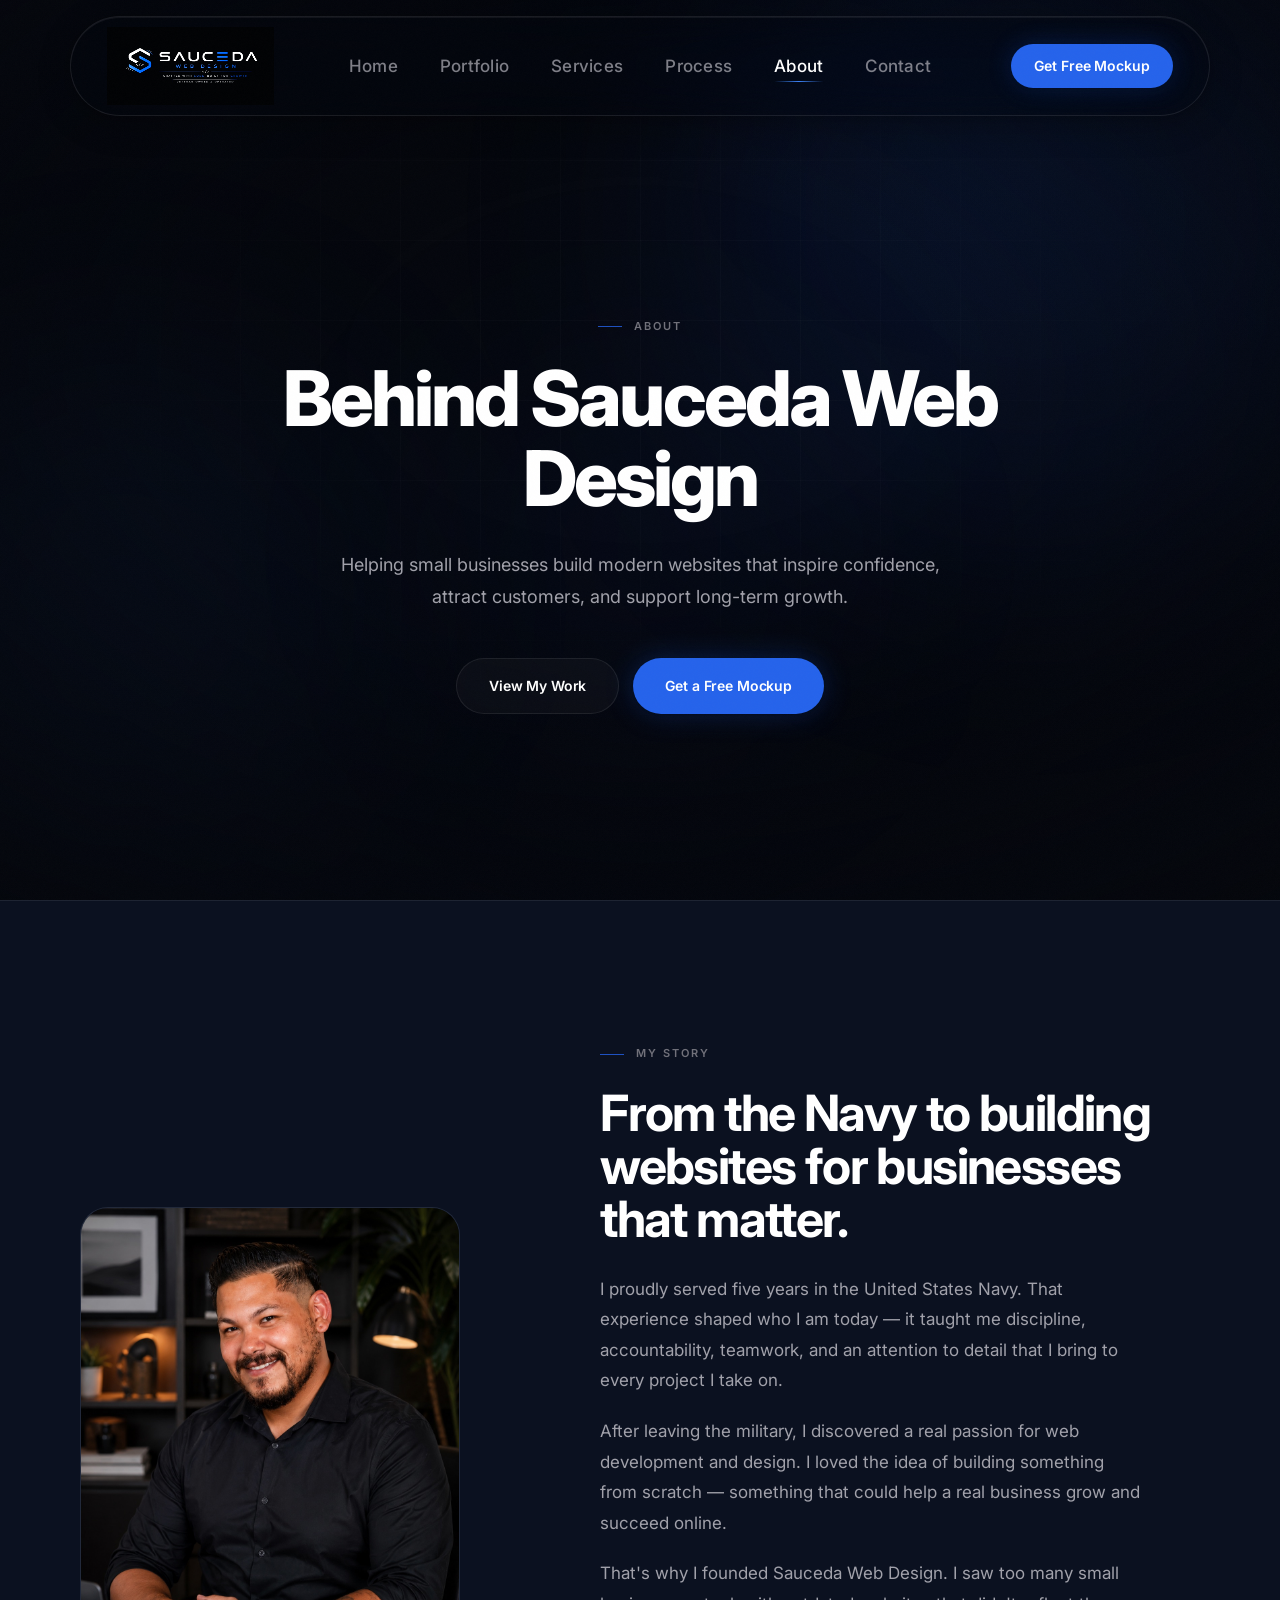
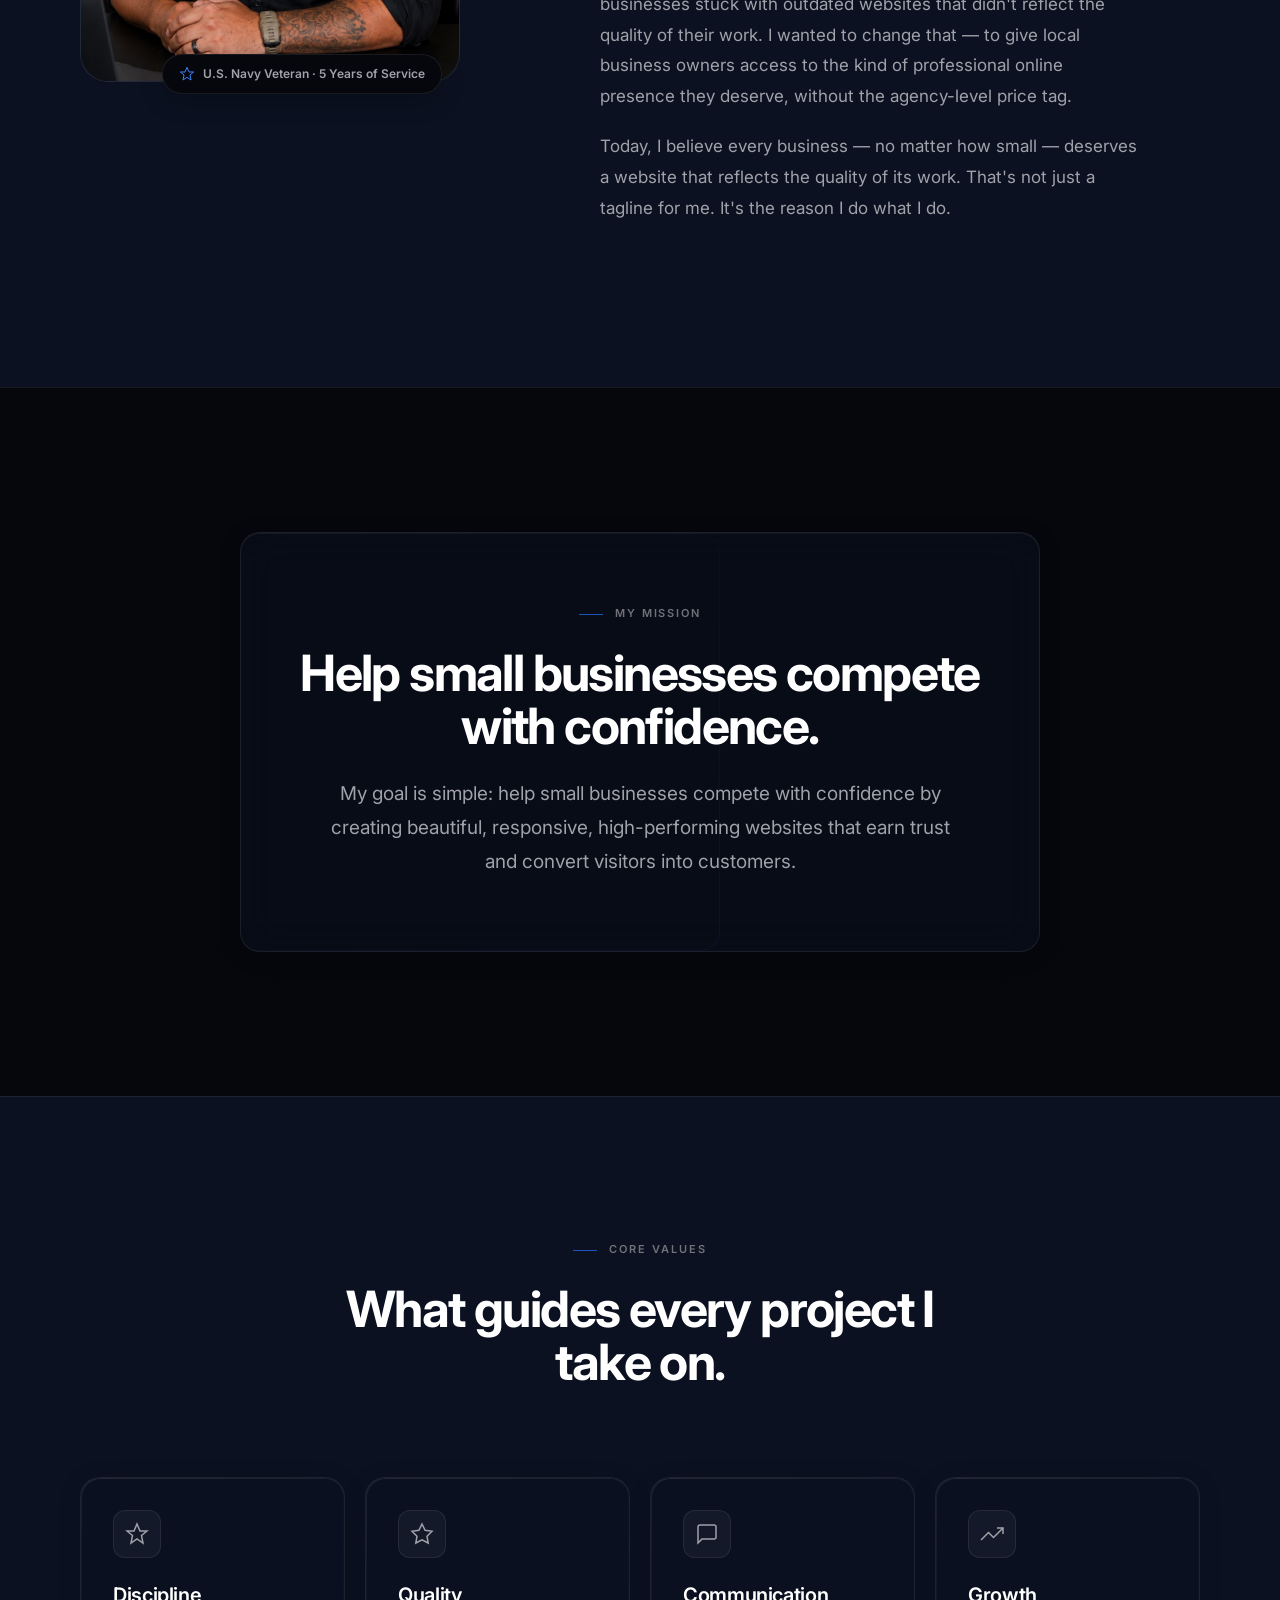
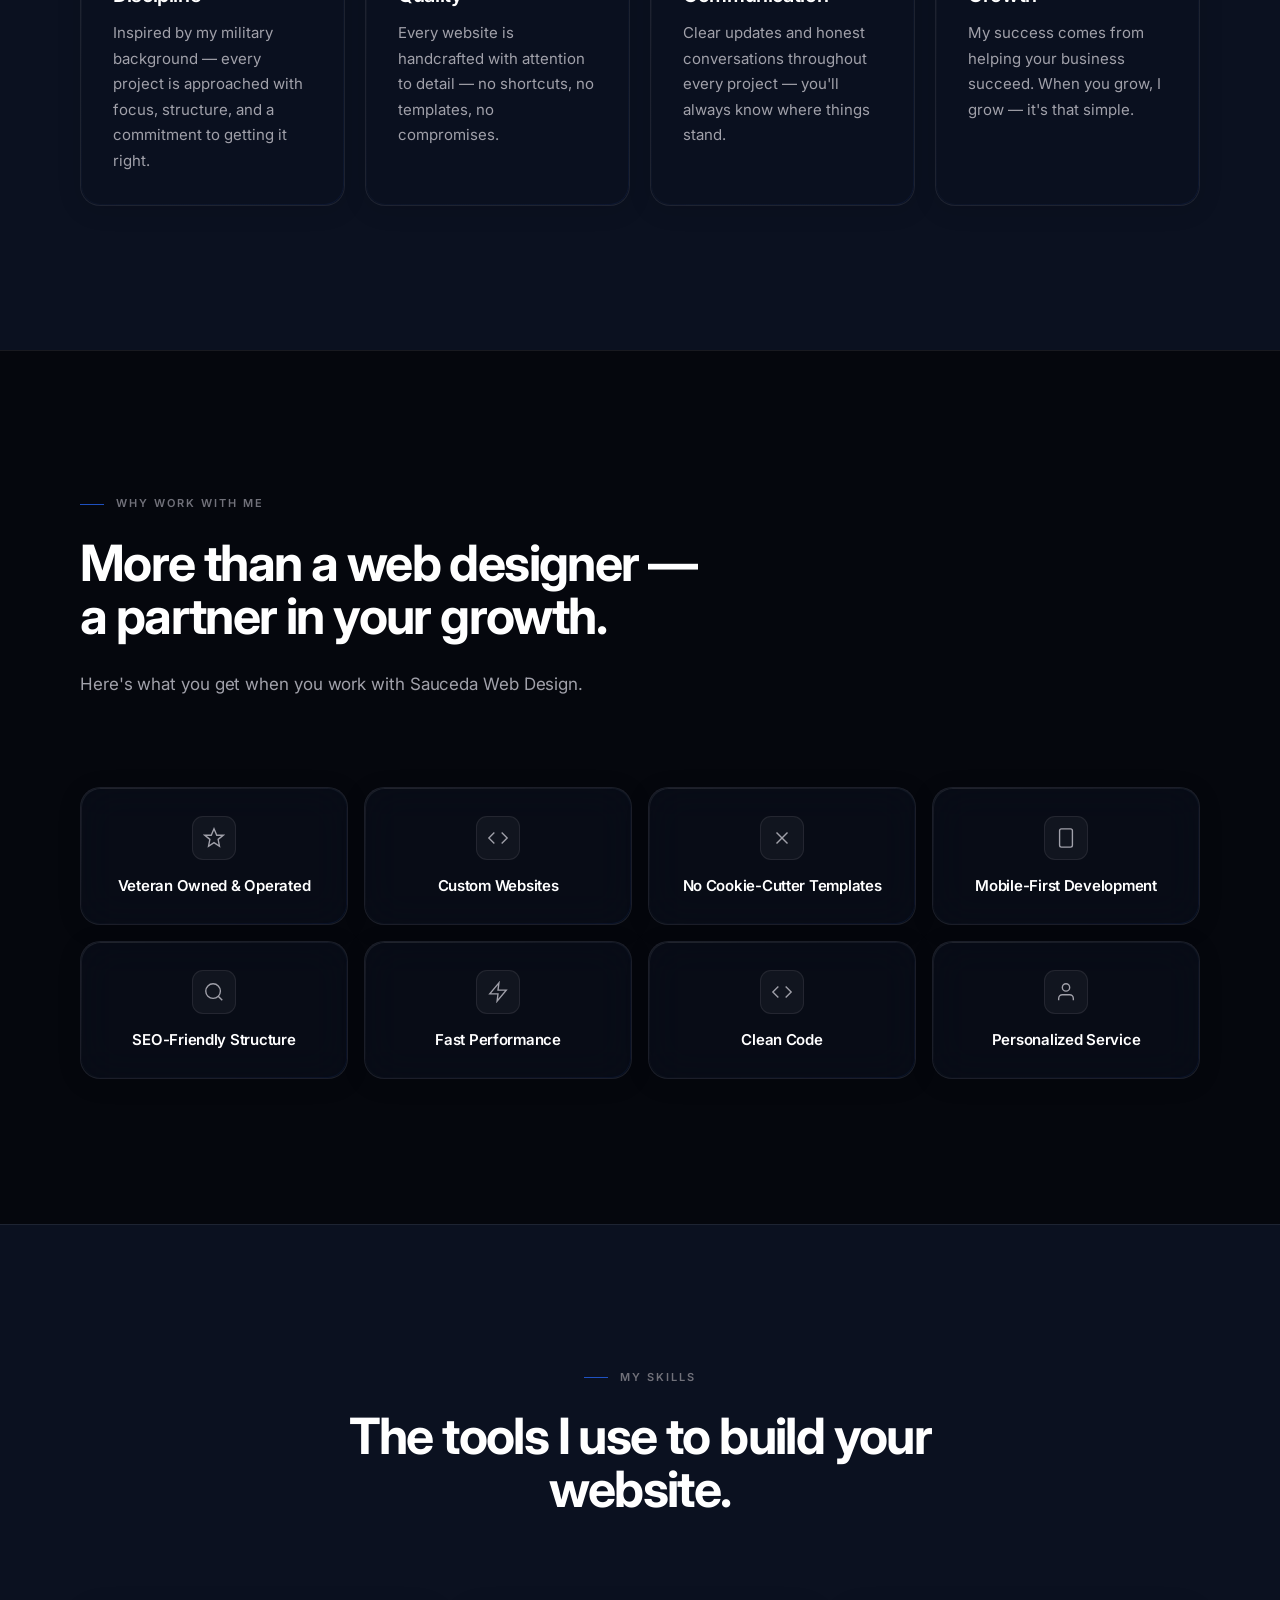
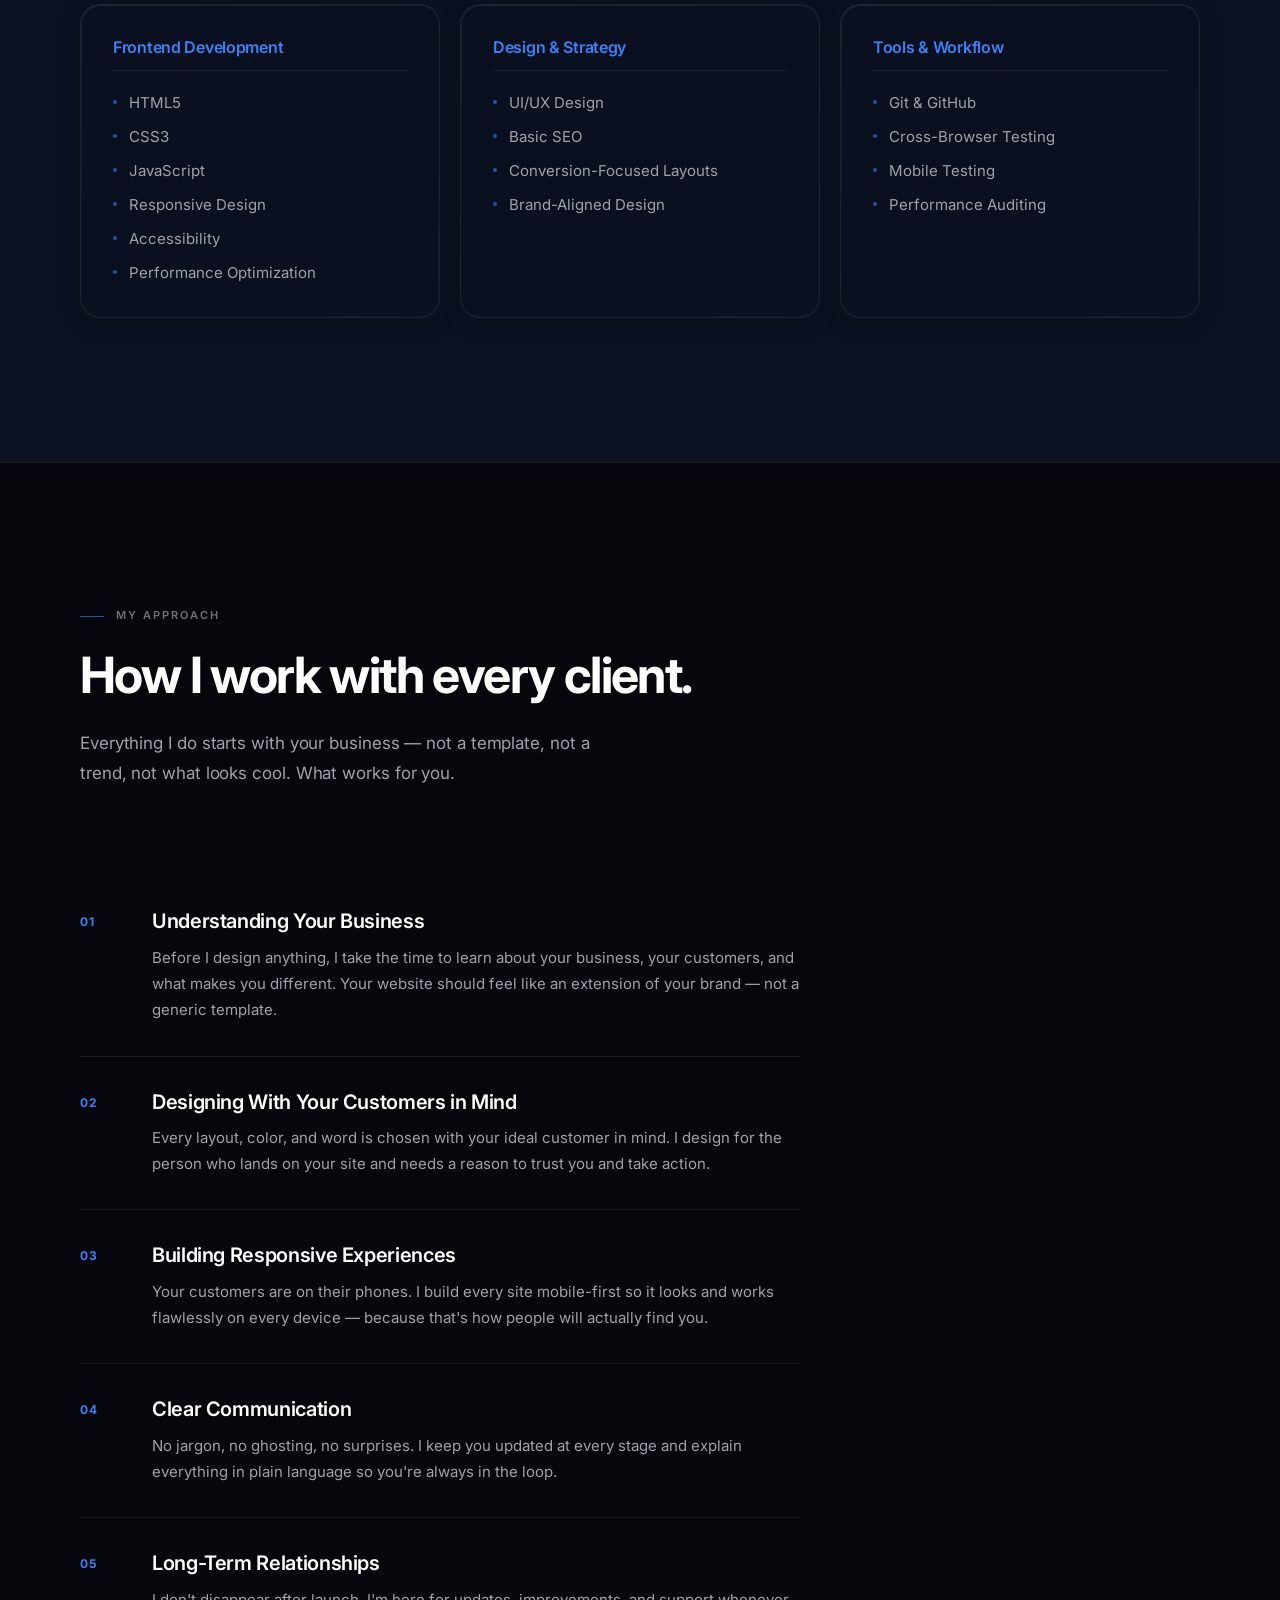
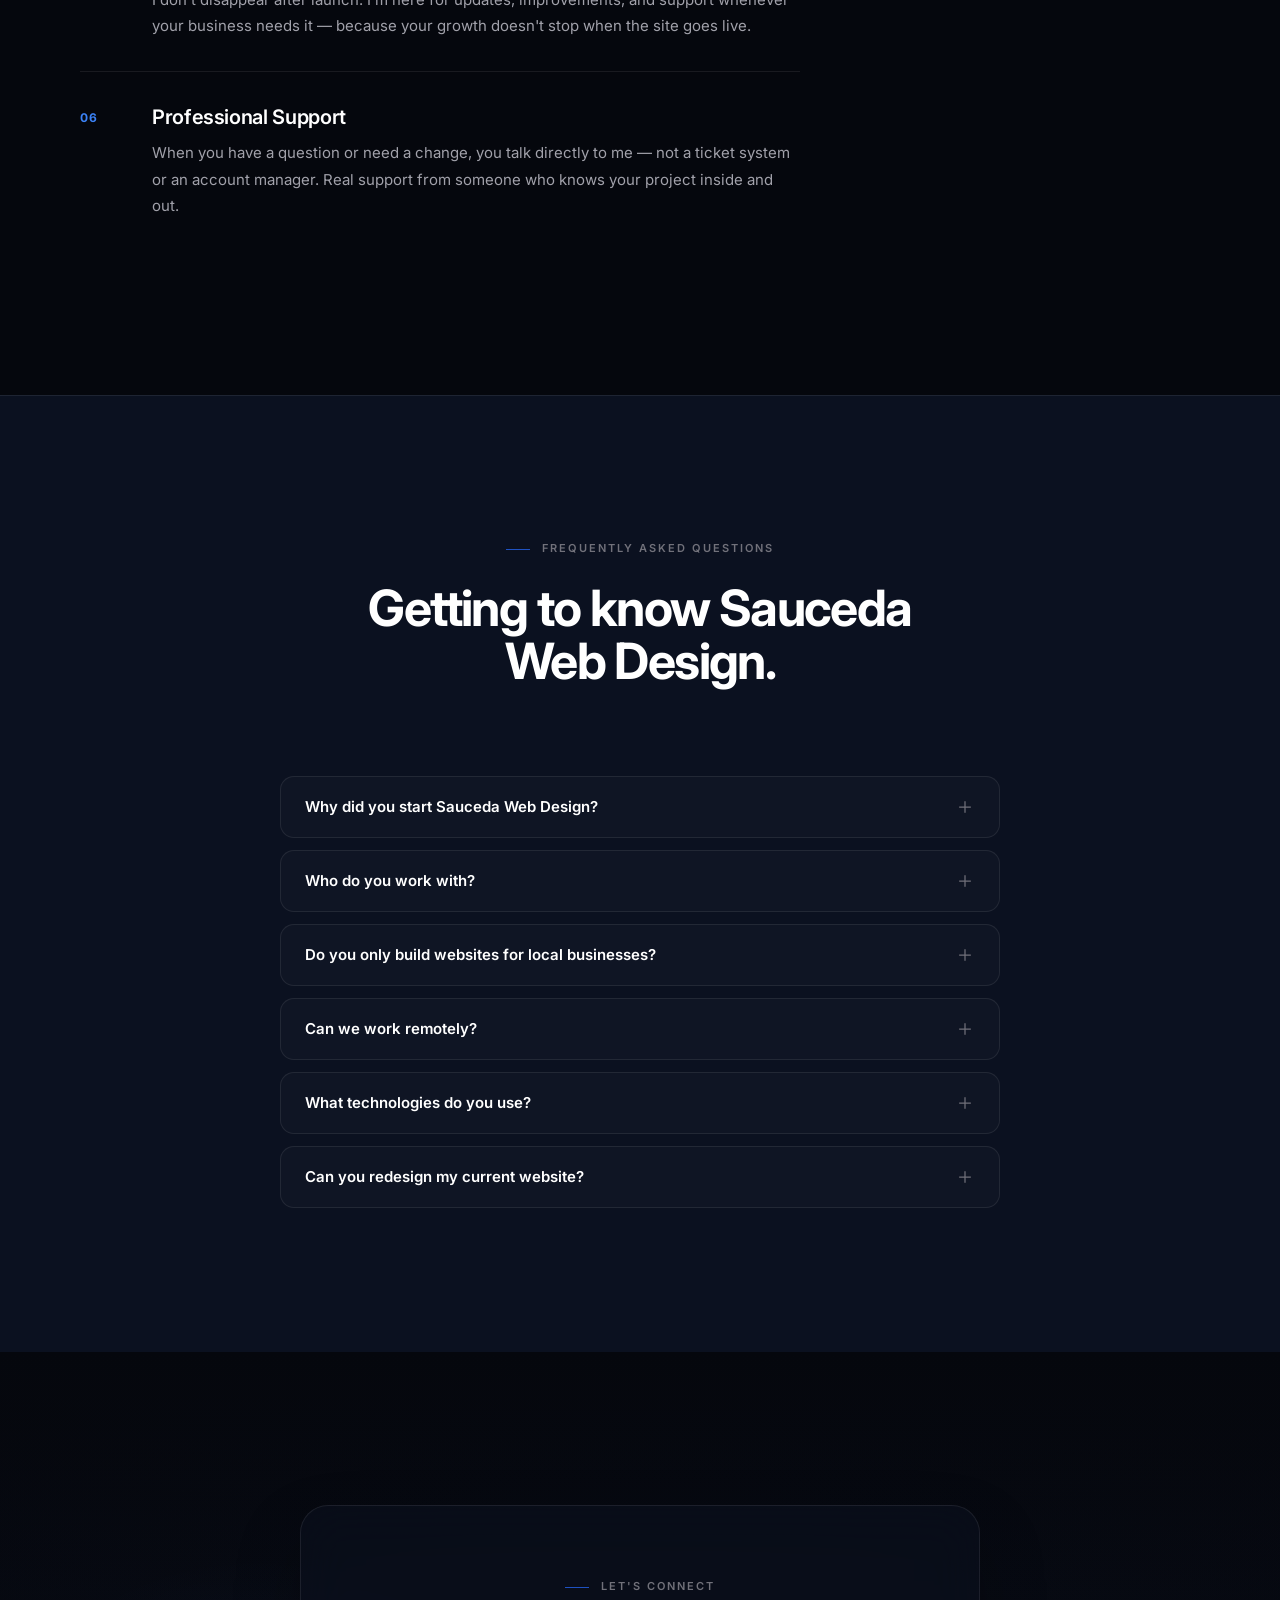
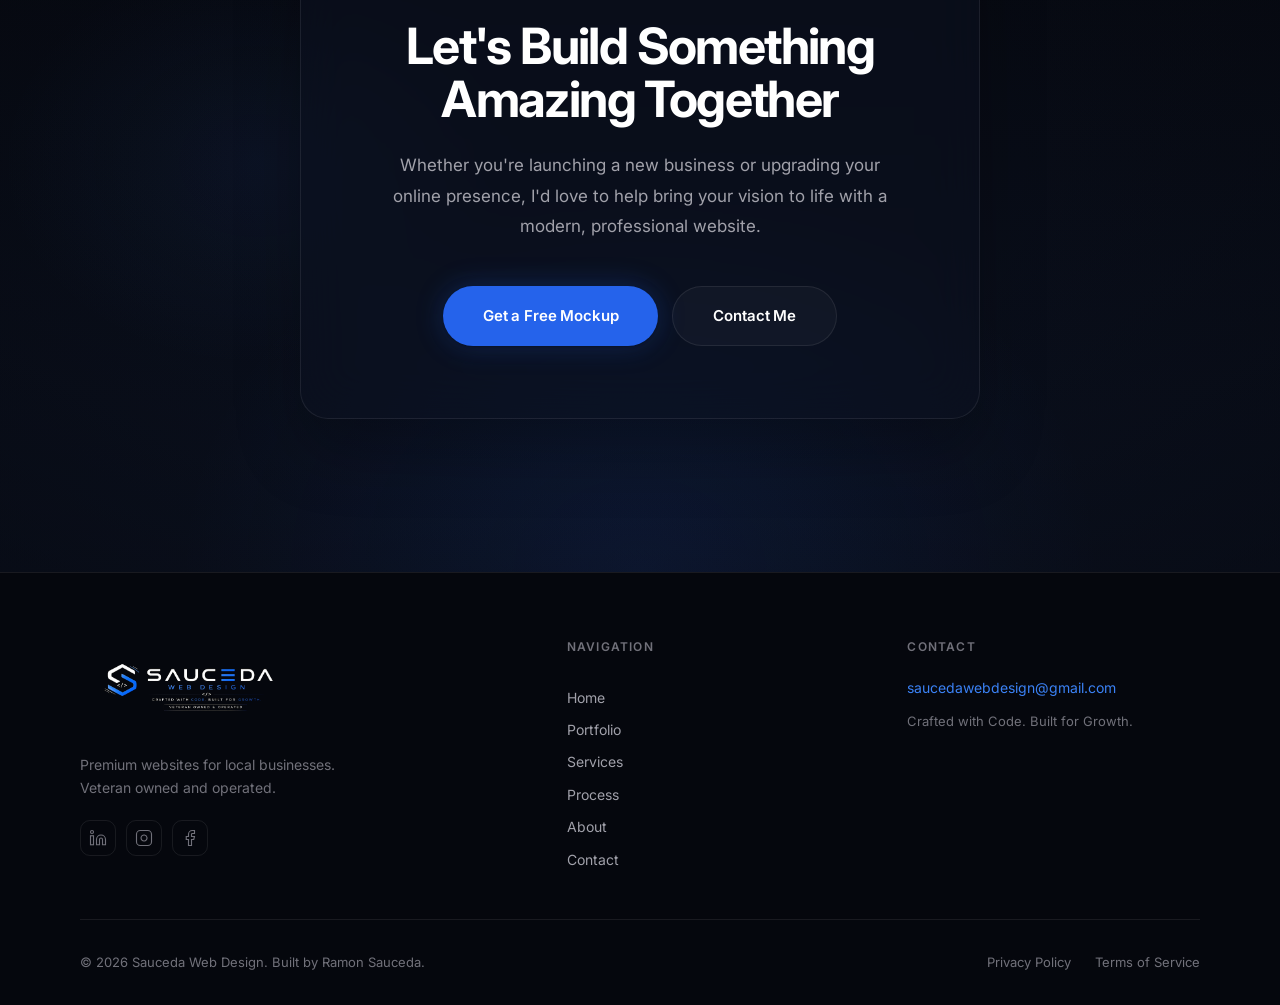
==== commit 73ee9416: "Add professional headshot to Home and About pages" ====
--- a/about.html
+++ b/about.html
@@ -80,10 +80,7 @@
             <div class="container about-grid">
                 <div class="about-photo reveal">
                     <div class="photo-frame">
-                        <div class="photo-placeholder" role="img" aria-label="Professional portrait placeholder">
-                            <svg width="48" height="48" viewBox="0 0 24 24" fill="none" stroke="currentColor" stroke-width="1" aria-hidden="true"><path d="M20 21v-2a4 4 0 00-4-4H8a4 4 0 00-4 4v2"/><circle cx="12" cy="7" r="4"/></svg>
-                            <span>Your Photo Here</span>
-                        </div>
+                        <img src="images/ProfilePic.jpeg" alt="Ramon Sauceda, founder of Sauceda Web Design" class="about-photo__image" width="380" height="475" loading="eager">
                     </div>
                     <div class="about-veteran-badge">
                         <svg width="16" height="16" viewBox="0 0 24 24" fill="none" stroke="currentColor" stroke-width="1.5" aria-hidden="true"><path d="M12 2l3 7h7l-5.5 4.5L18 21l-6-4-6 4 1.5-7.5L2 9h7z"/></svg>
--- a/css/about.css
+++ b/css/about.css
@@ -21,6 +21,14 @@
     background: var(--bg-elevated);
     aspect-ratio: 4 / 5;
     max-width: 380px;
+}
+
+.about-photo__image {
+    width: 100%;
+    height: 100%;
+    object-fit: cover;
+    object-position: center top;
+    display: block;
 }
 
 .photo-placeholder {
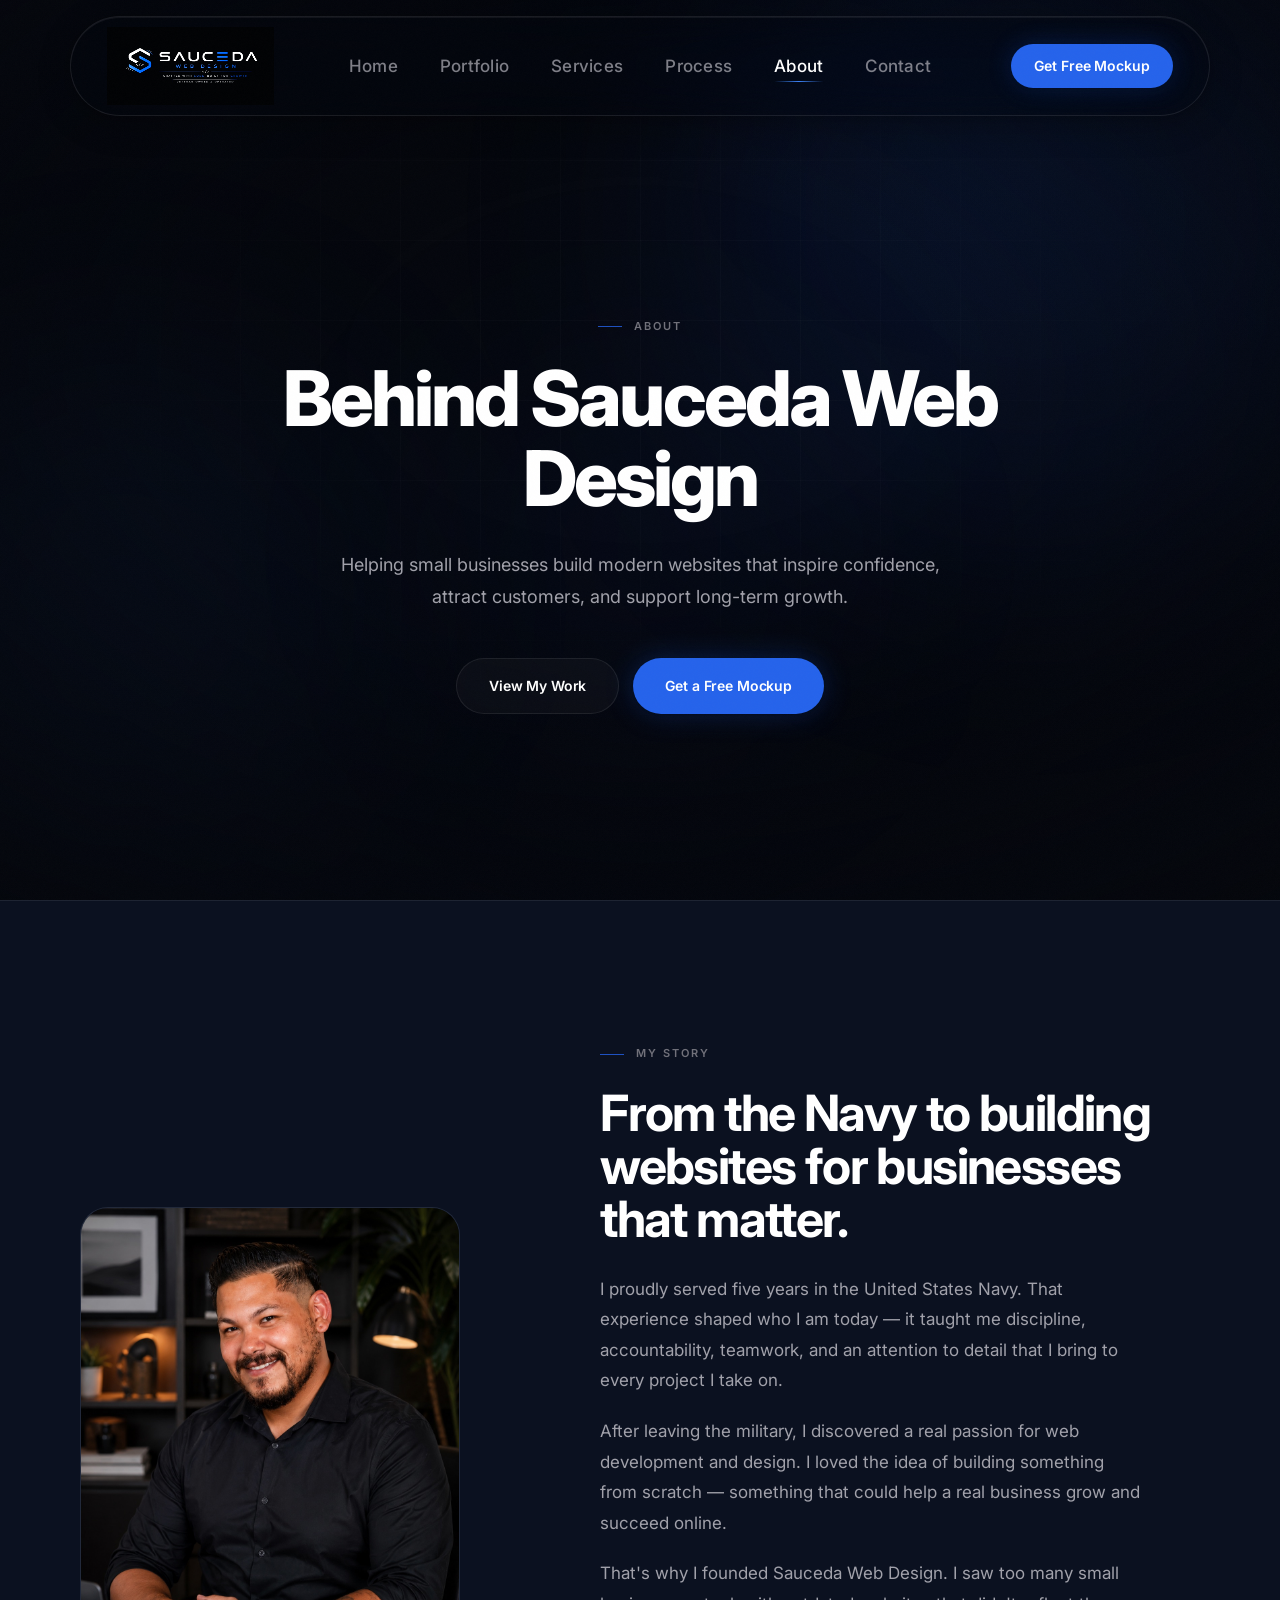
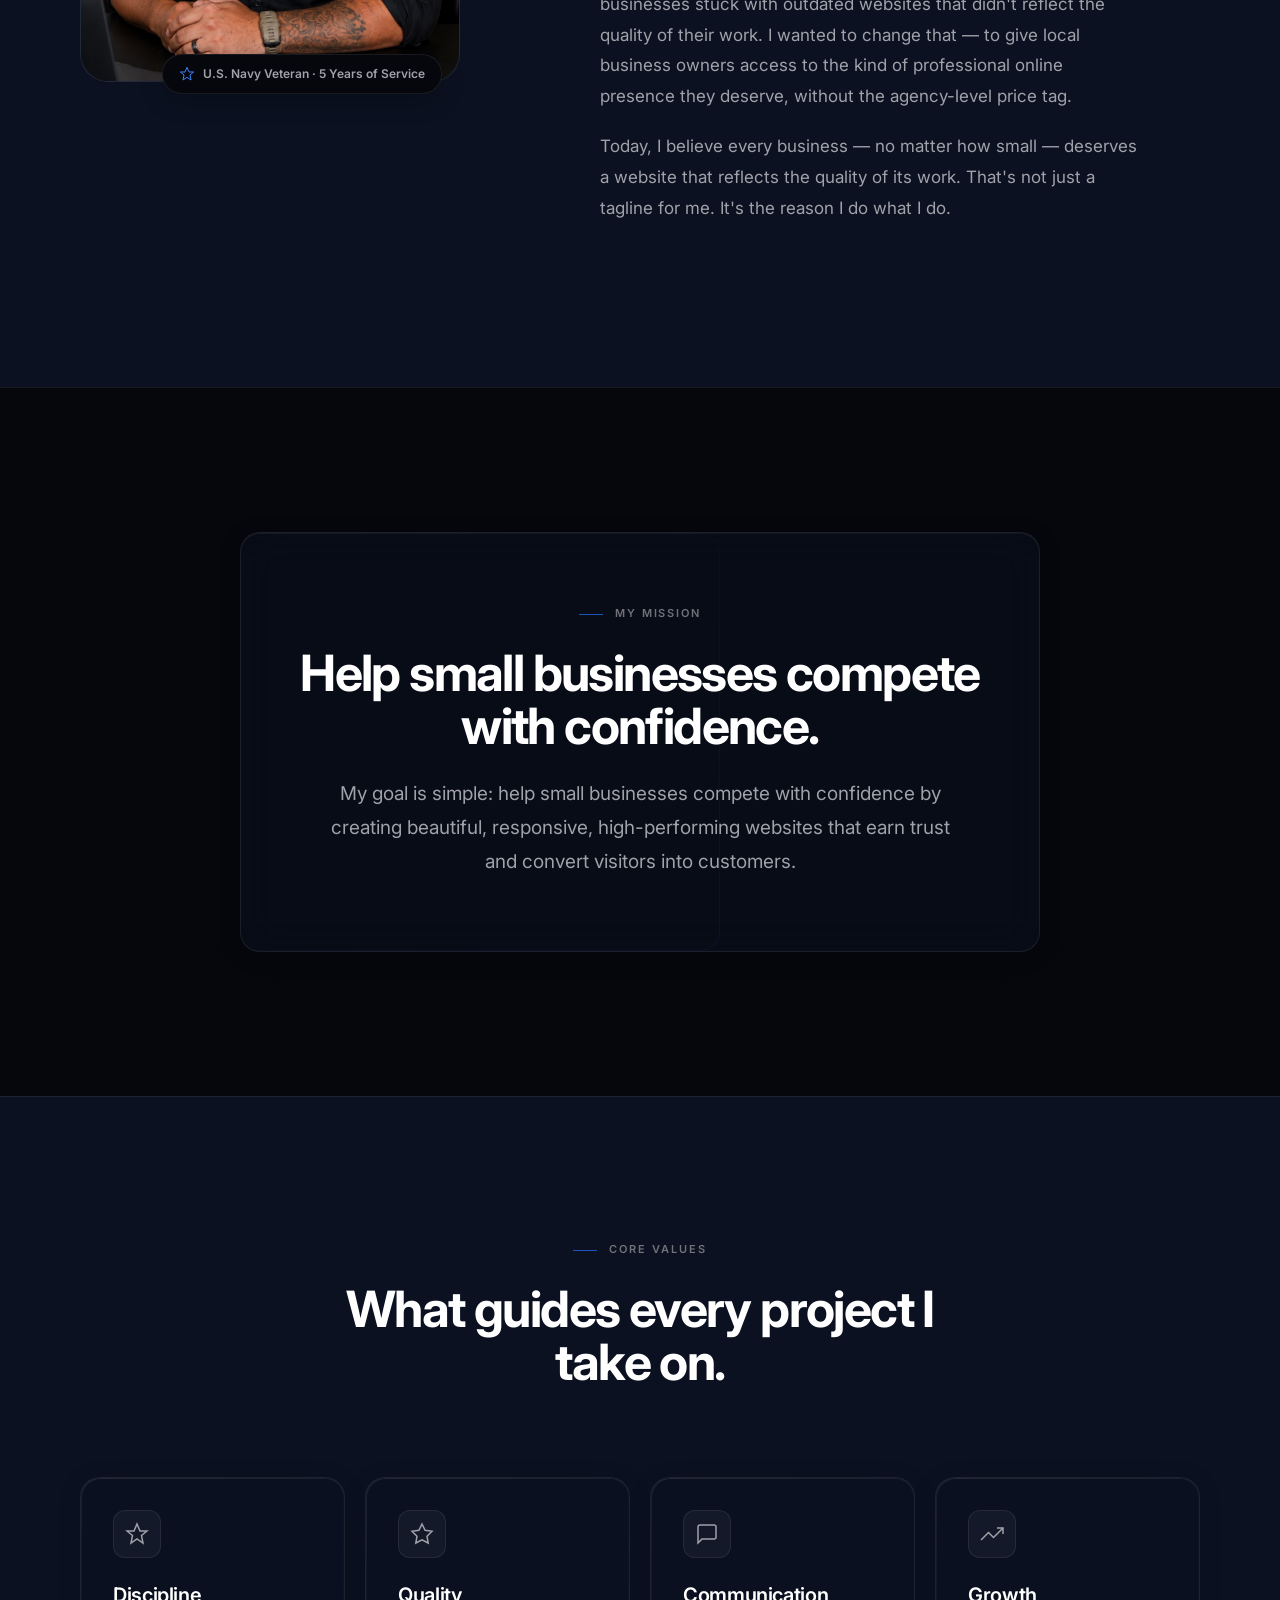
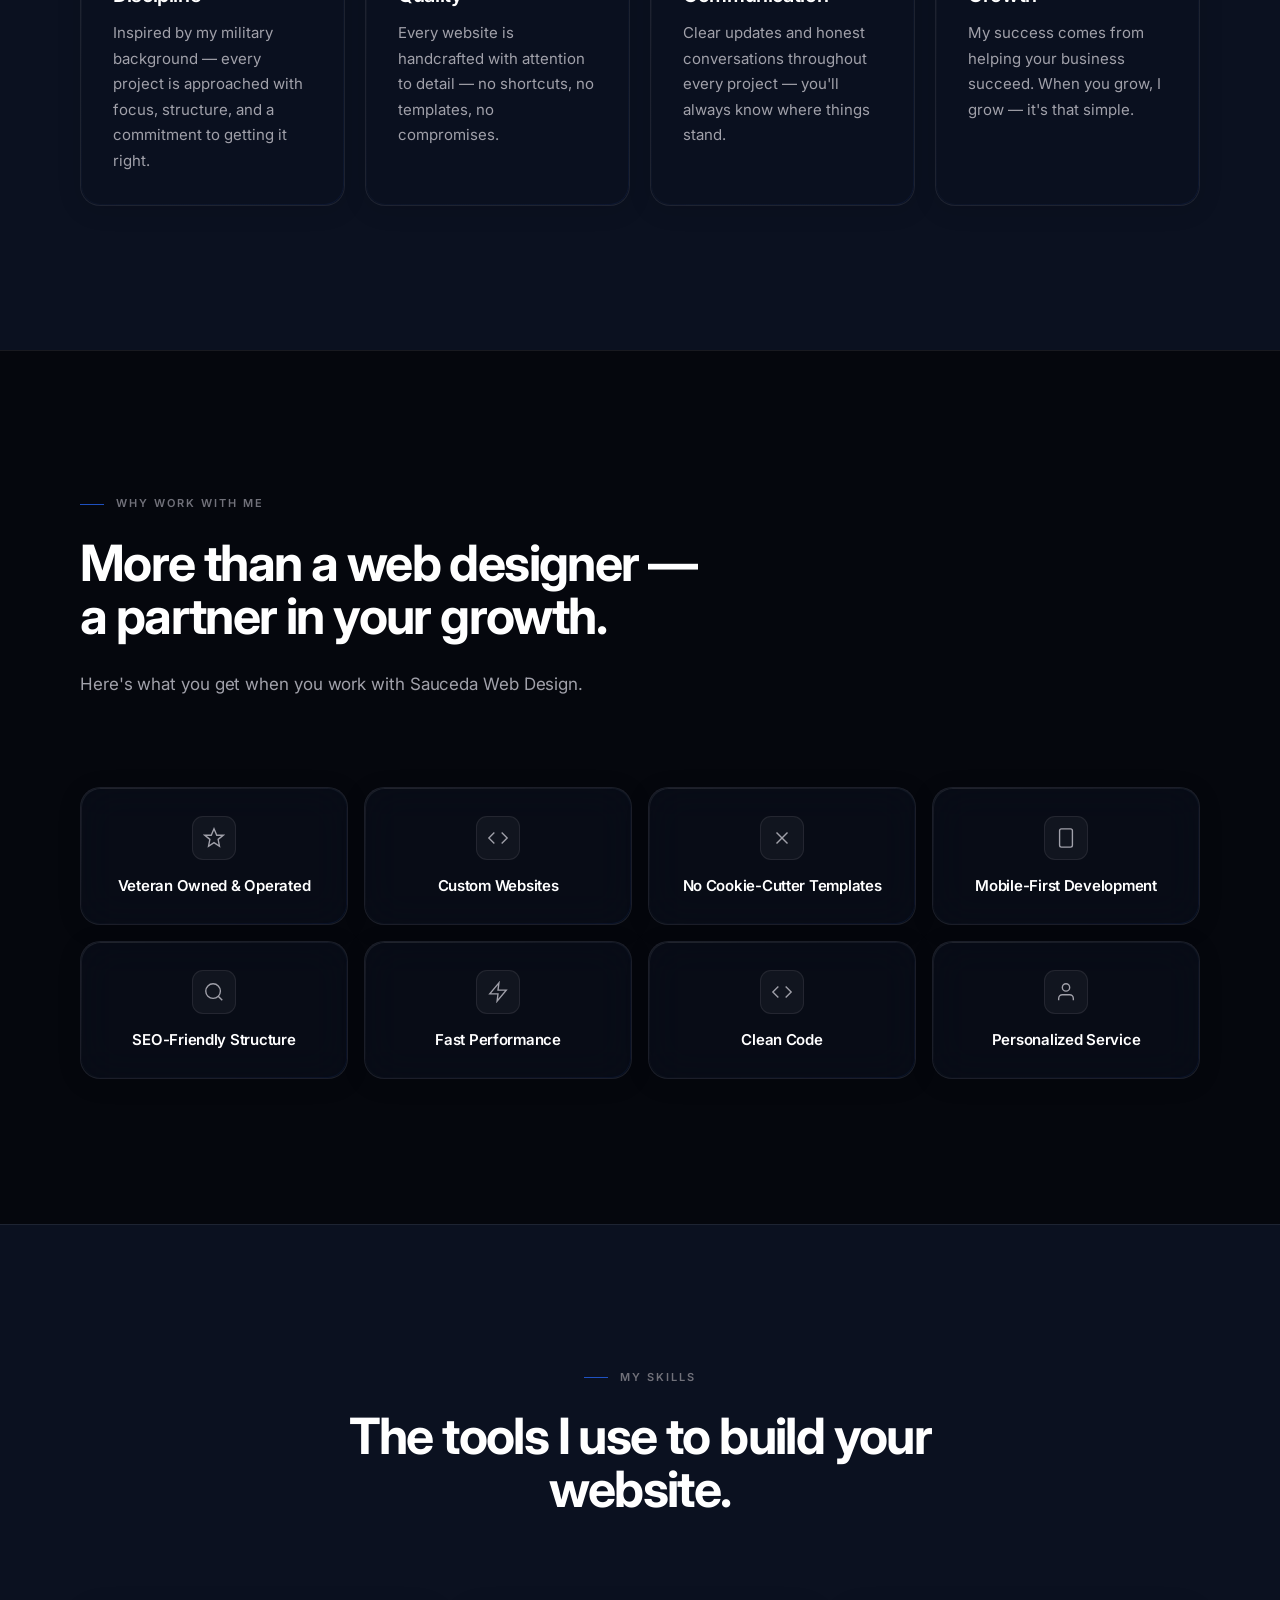
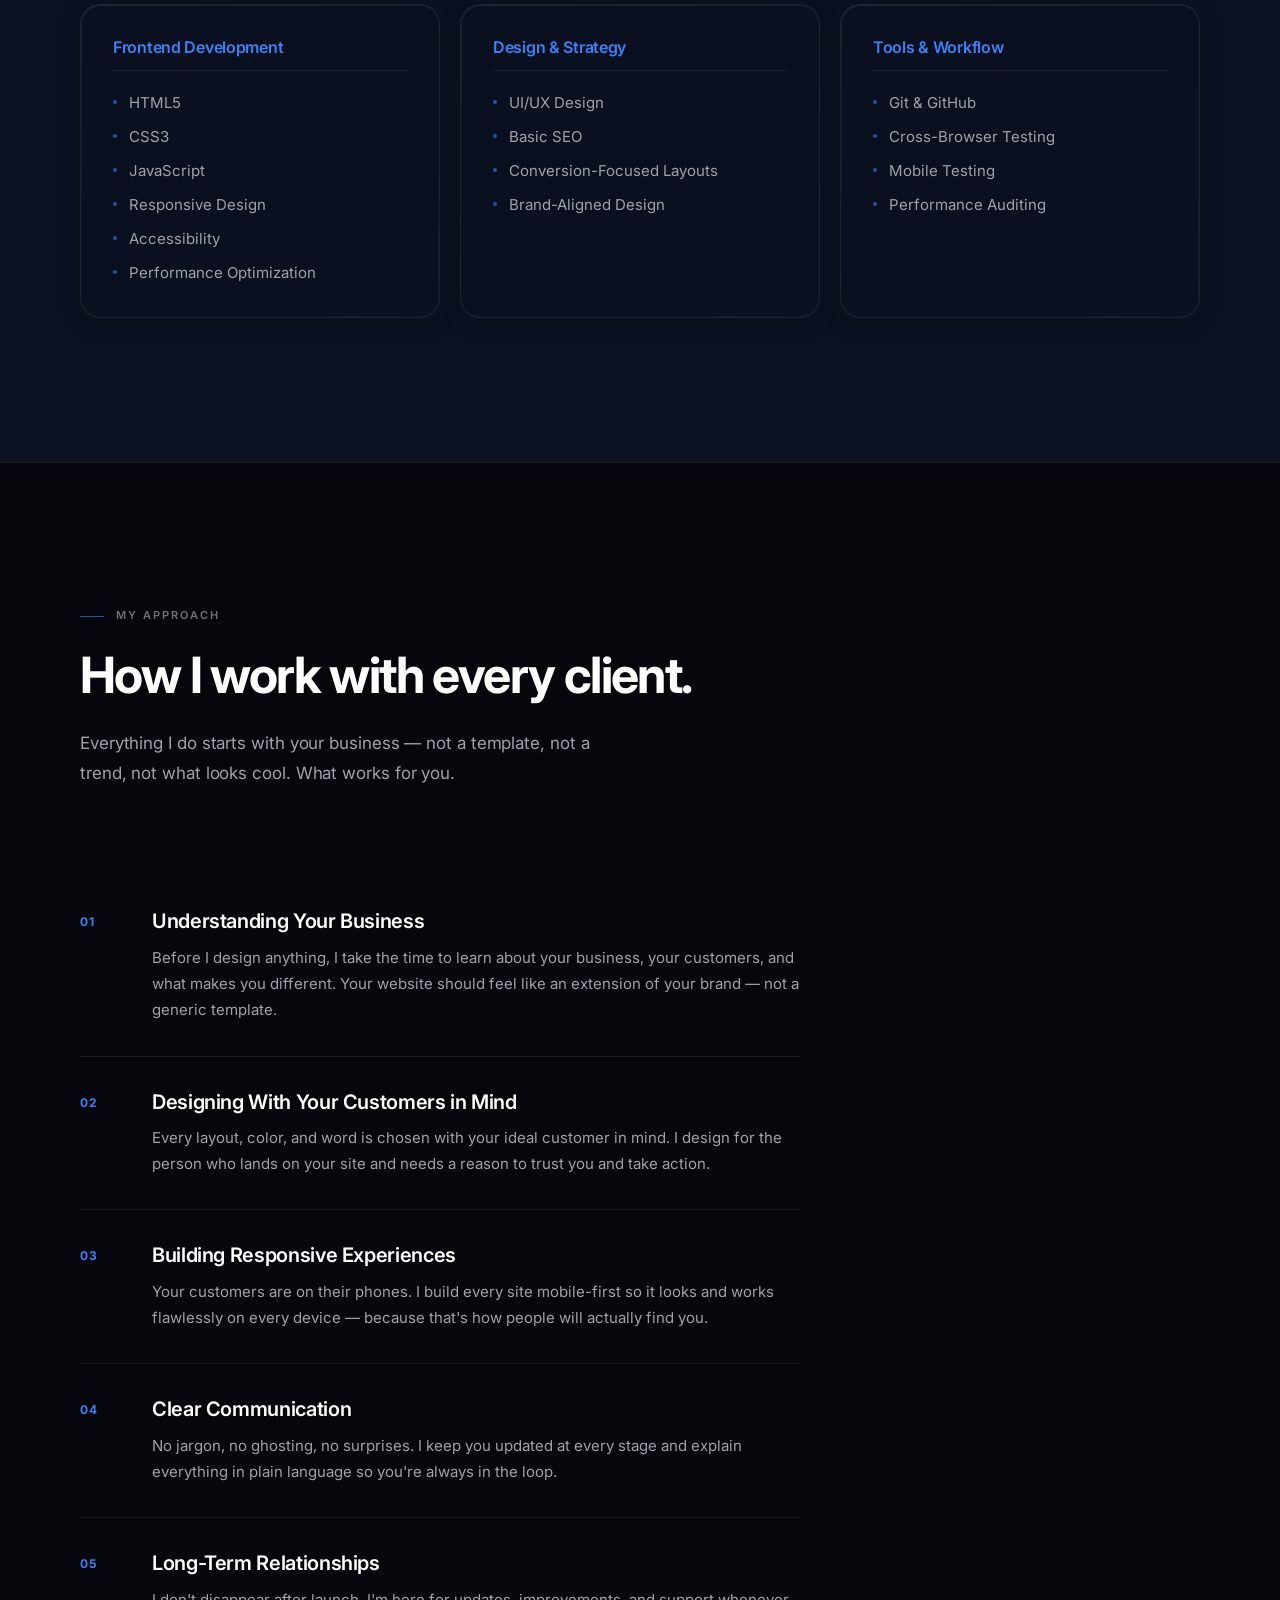
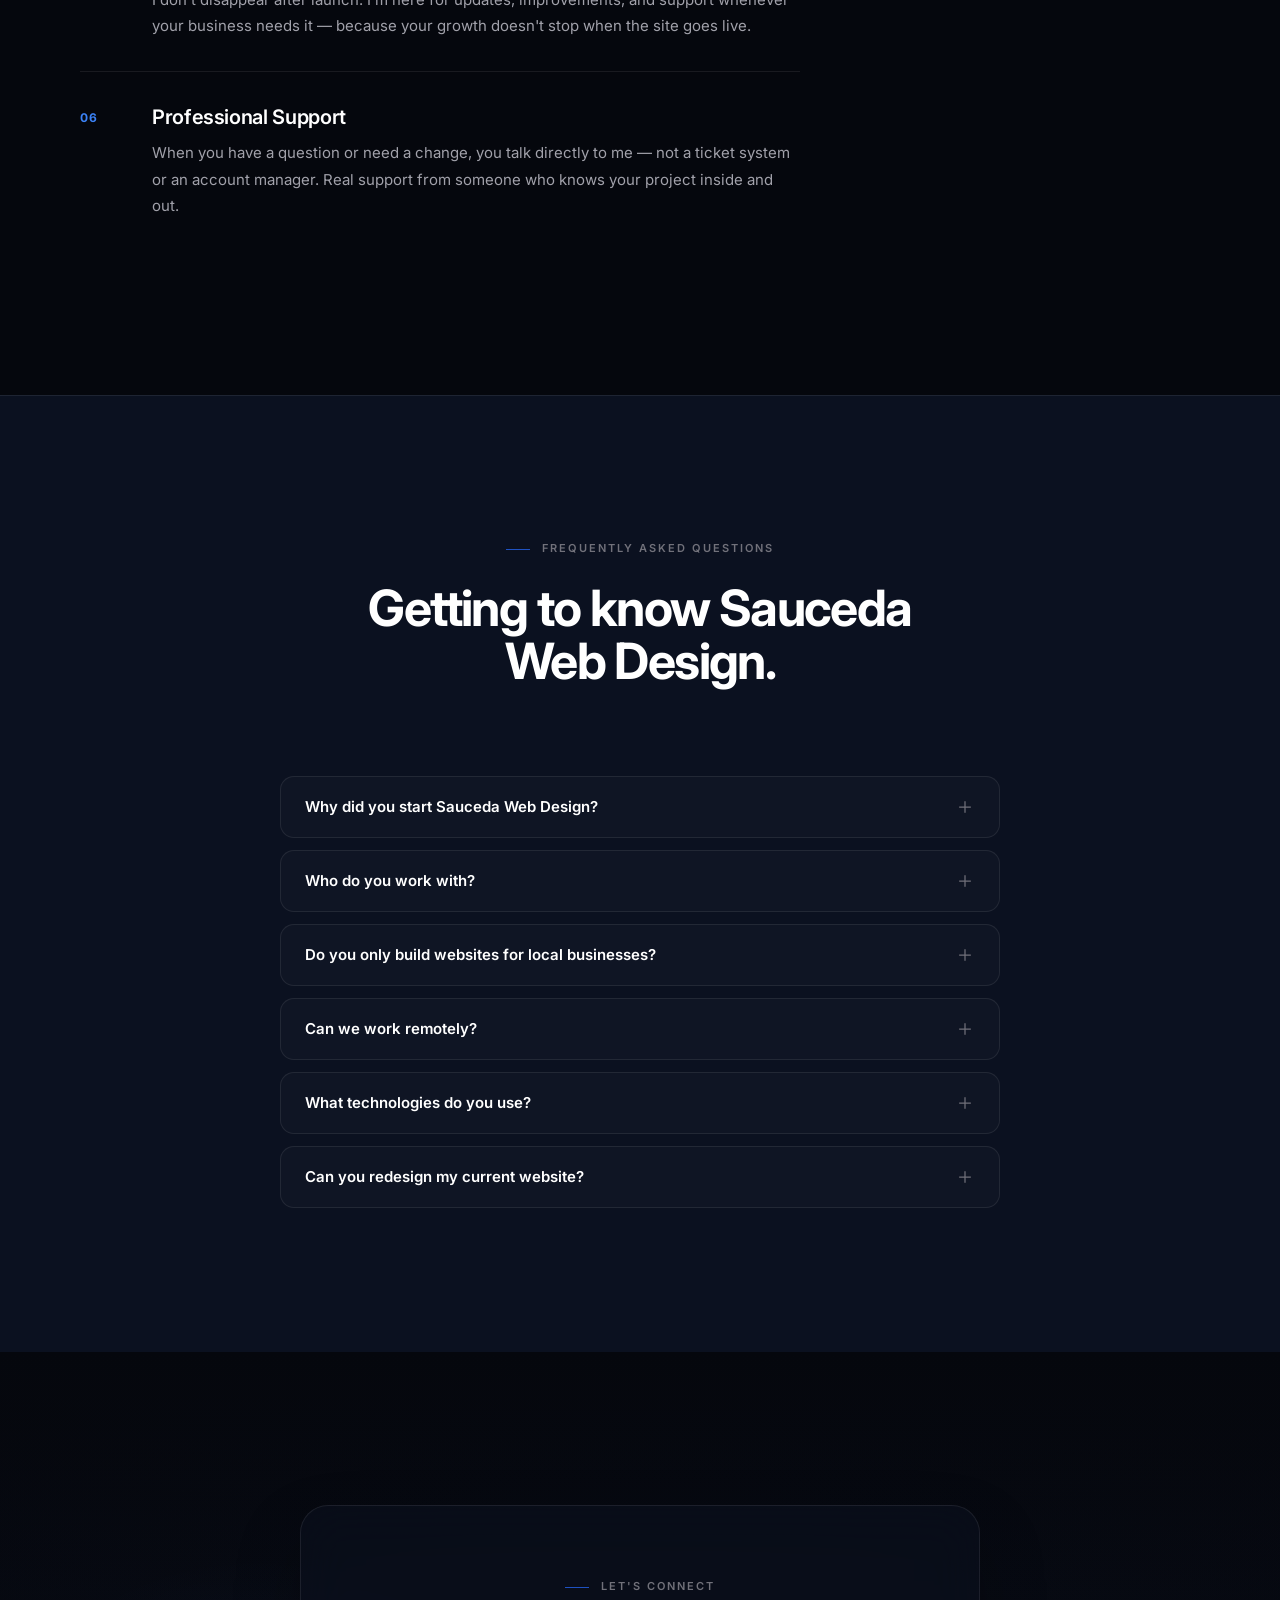
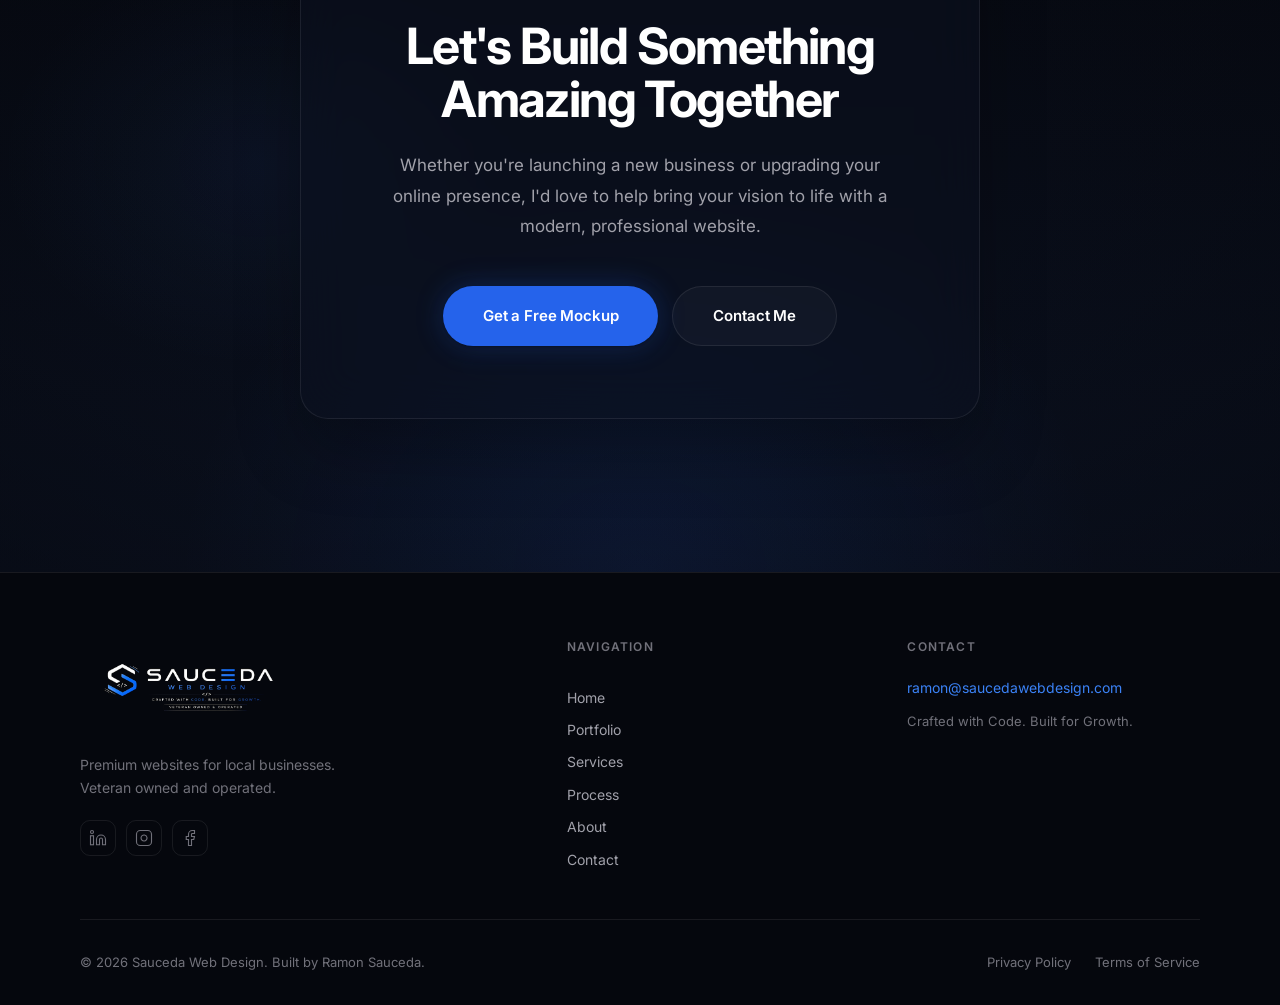
==== commit c66581ac: "Update contact email to business domain" ====
--- a/about.html
+++ b/about.html
@@ -323,7 +323,7 @@
                             <svg class="faq-icon" width="20" height="20" viewBox="0 0 24 24" fill="none" stroke="currentColor" stroke-width="1.5" aria-hidden="true"><line x1="12" y1="5" x2="12" y2="19"/><line x1="5" y1="12" x2="19" y2="12"/></svg>
                         </button>
                         <div class="faq-answer" id="faq-4" role="region" aria-labelledby="faq-q-4">
-                            <p>Absolutely. The entire process — consultation, mockup, development, revisions, and launch — can be done remotely via email, phone, and video call. Most of my clients work with me this way.</p>
+                            <p>Absolutely. The entire process — consultation, mockup, development, revisions, and launch — can be done remotely via email. Most of my clients work with me this way.</p>
                         </div>
                     </div>
                     <div class="faq-item" role="listitem">
@@ -357,8 +357,8 @@
                     <h2 id="cta-heading">Let's Build Something Amazing Together</h2>
                     <p class="final-cta-desc">Whether you're launching a new business or upgrading your online presence, I'd love to help bring your vision to life with a modern, professional website.</p>
                     <div class="final-cta-buttons">
-                        <a href="mailto:saucedawebdesign@gmail.com?subject=Free%20Homepage%20Mockup%20Request" class="btn btn-primary btn-glow btn-lg">Get a Free Mockup</a>
-                        <a href="mailto:saucedawebdesign@gmail.com" class="btn btn-secondary btn-lg">Contact Me</a>
+                        <a href="mailto:ramon@saucedawebdesign.com?subject=Free%20Homepage%20Mockup%20Request" class="btn btn-primary btn-glow btn-lg">Get a Free Mockup</a>
+                        <a href="mailto:ramon@saucedawebdesign.com" class="btn btn-secondary btn-lg">Contact Me</a>
                     </div>
                 </div>
             </div>
@@ -391,7 +391,7 @@
                 </nav>
                 <div class="footer-contact">
                     <h4>Contact</h4>
-                    <a href="mailto:saucedawebdesign@gmail.com">saucedawebdesign@gmail.com</a>
+                    <a href="mailto:ramon@saucedawebdesign.com">ramon@saucedawebdesign.com</a>
                     <p>Crafted with Code. Built for Growth.</p>
                 </div>
             </div>
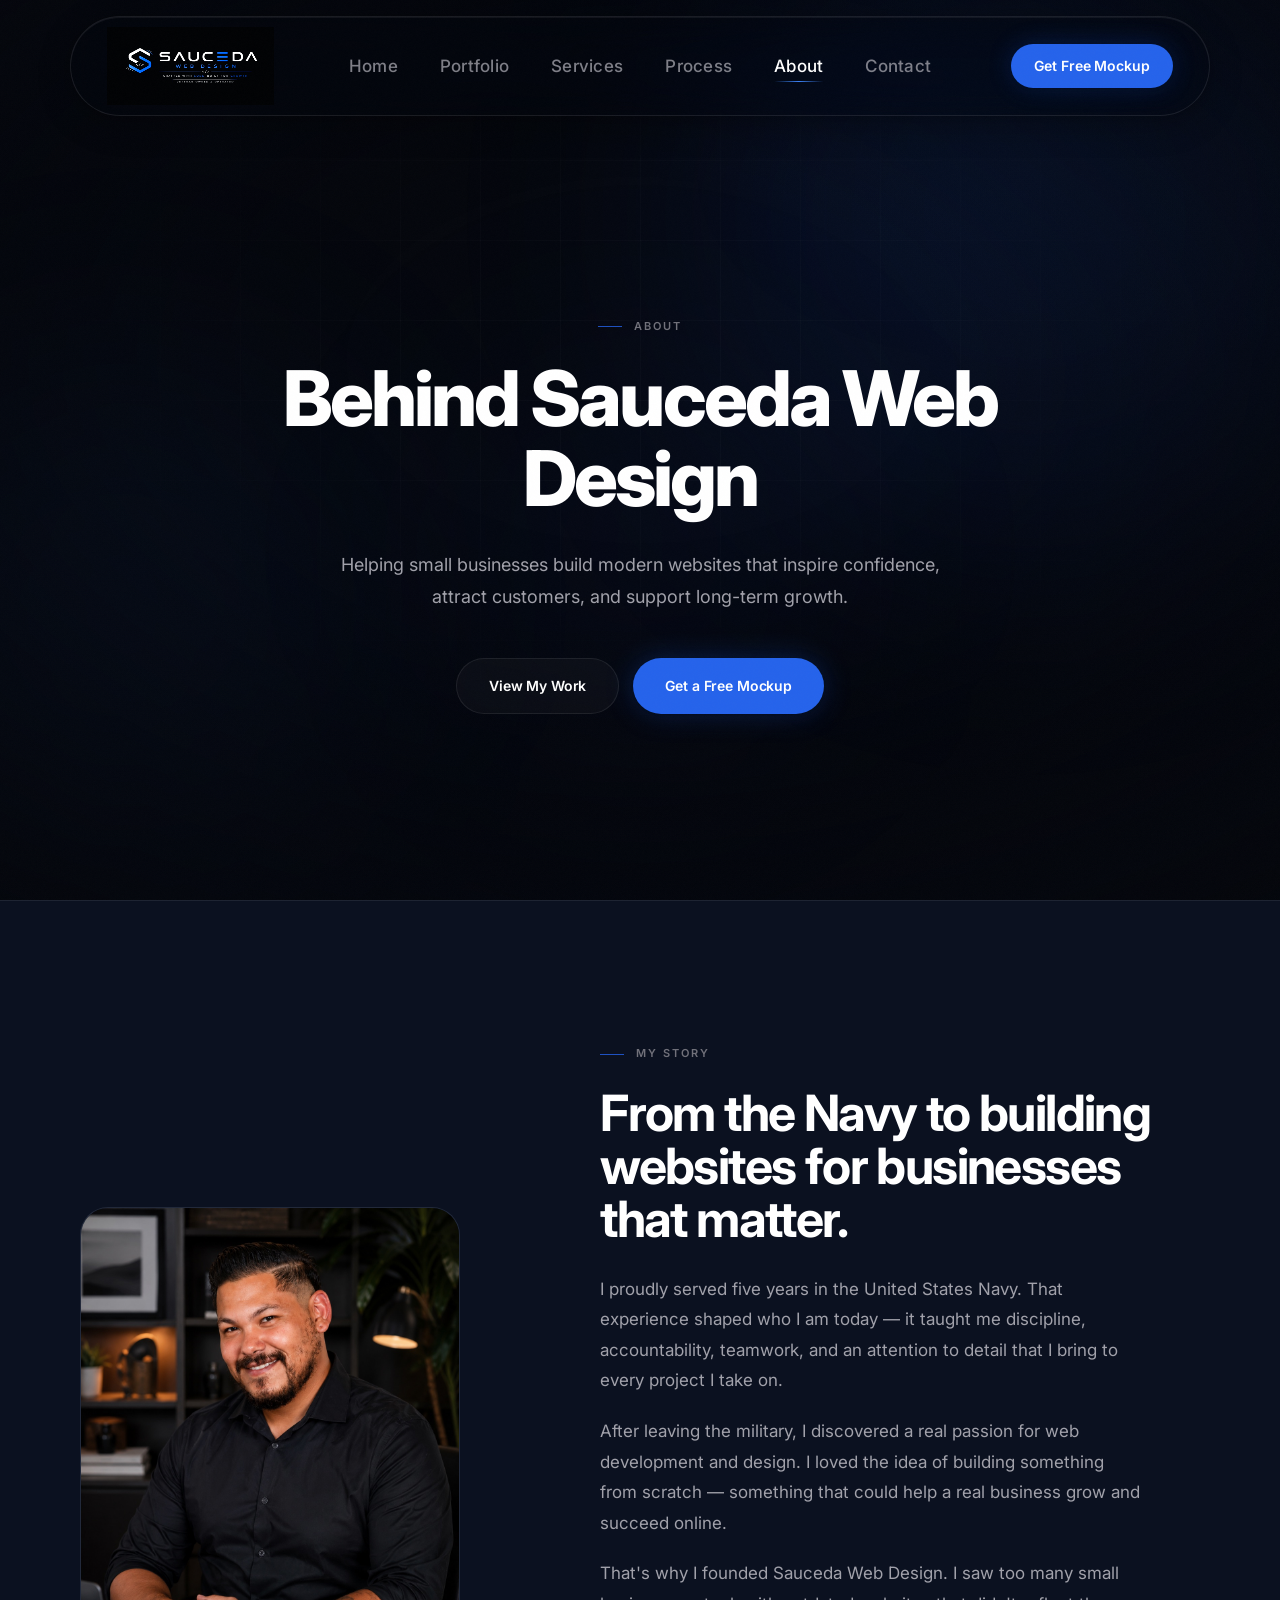
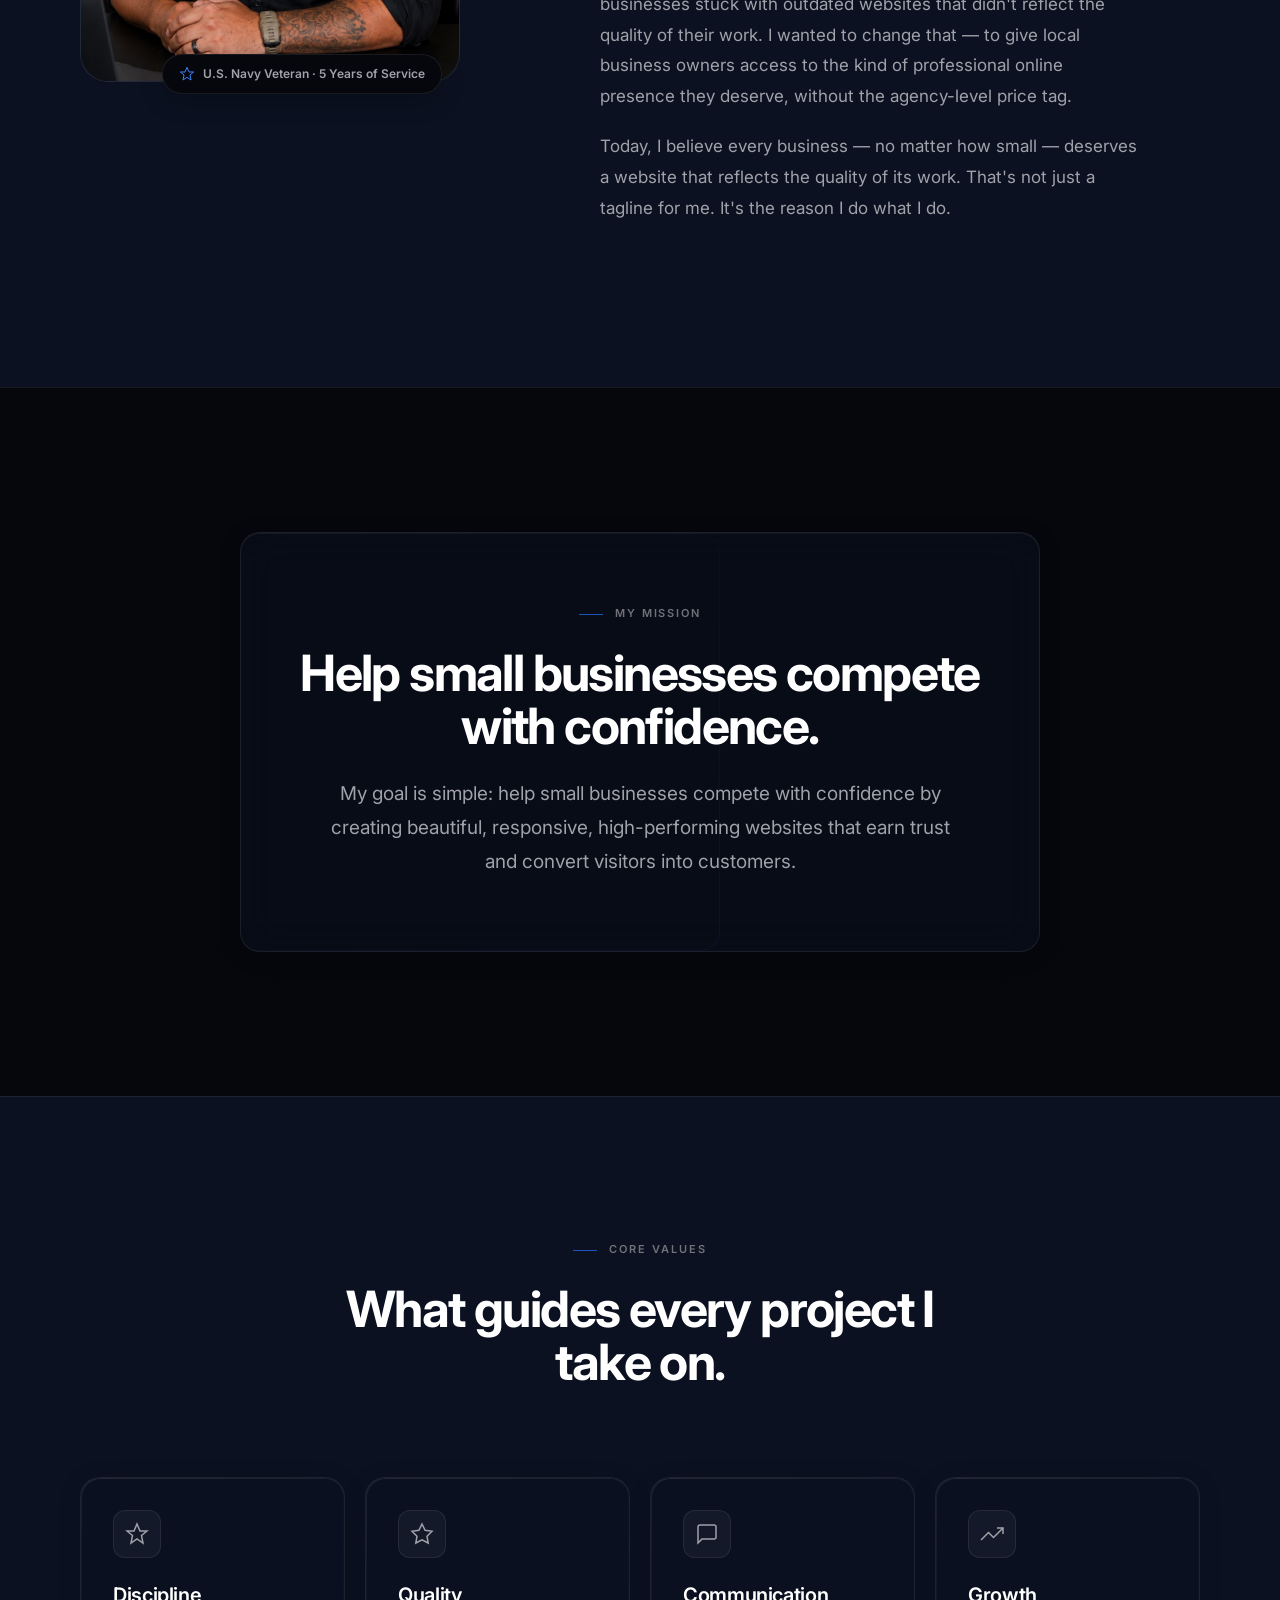
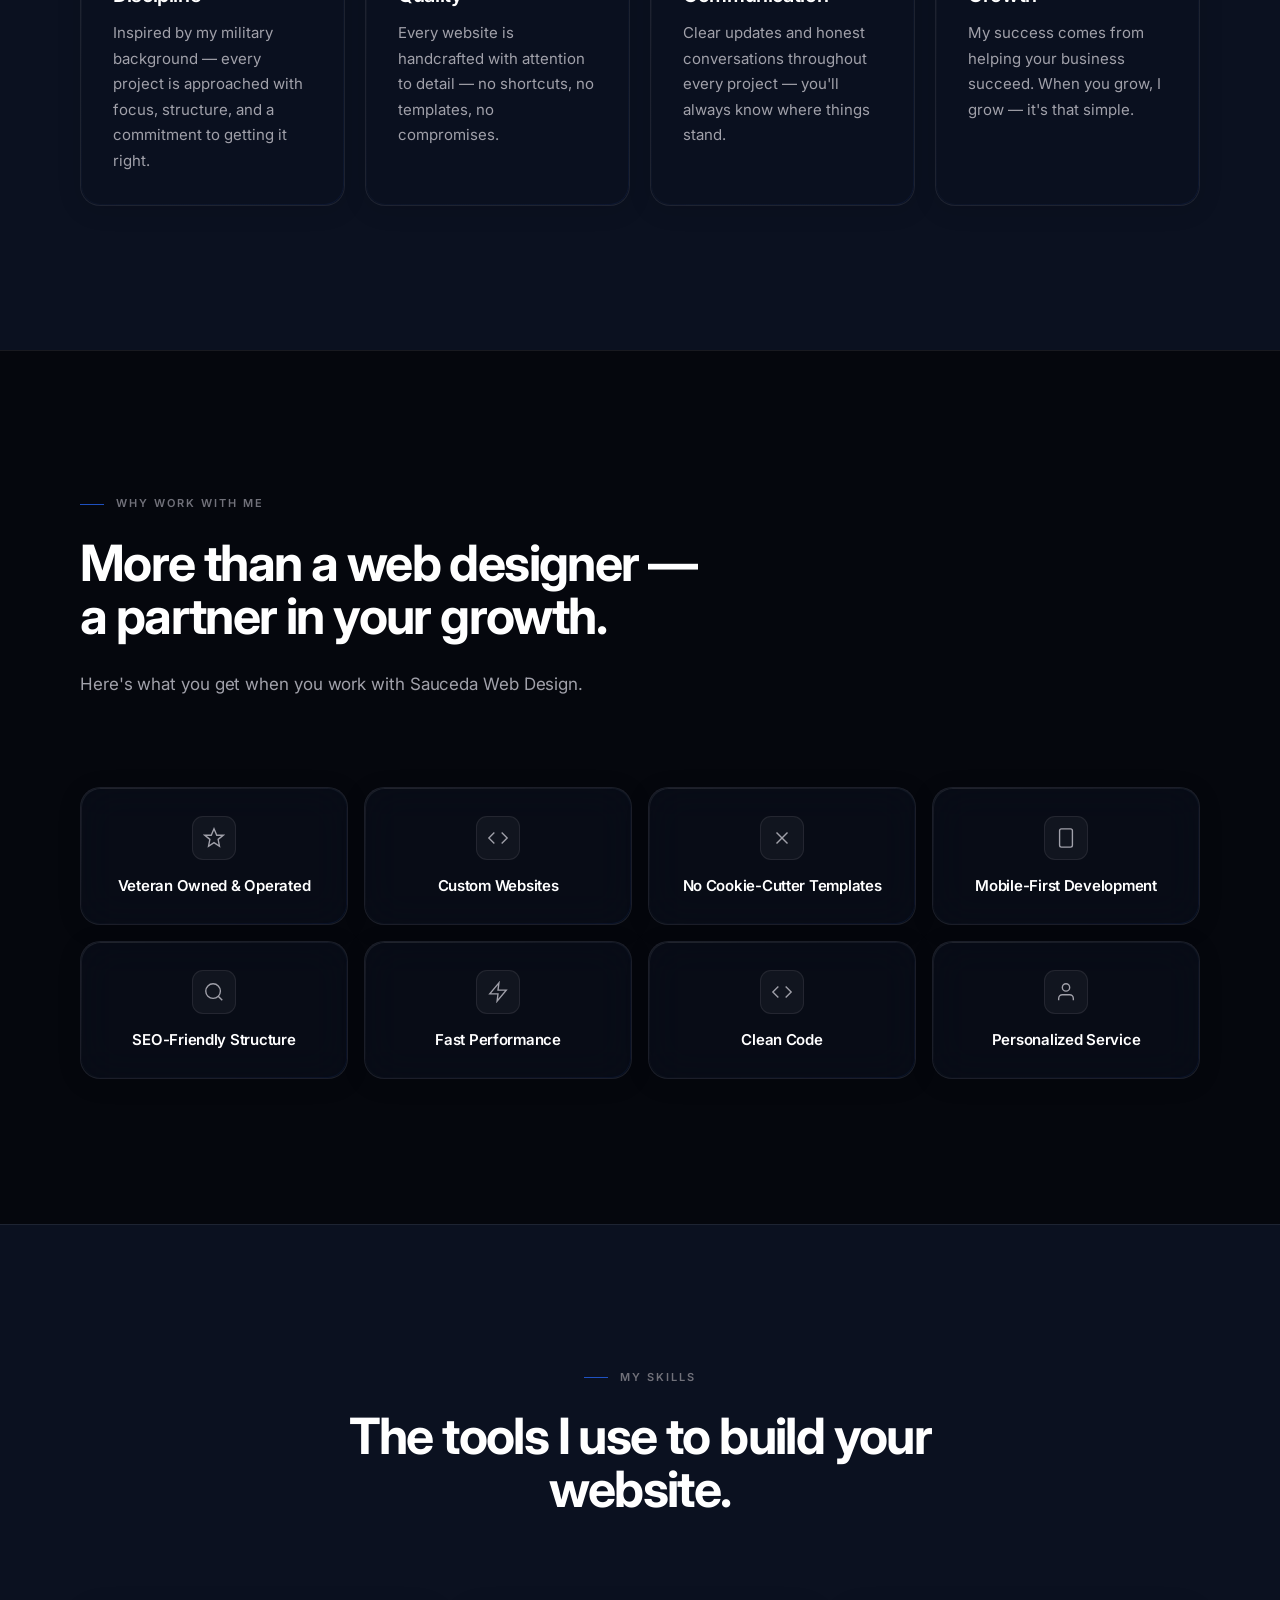
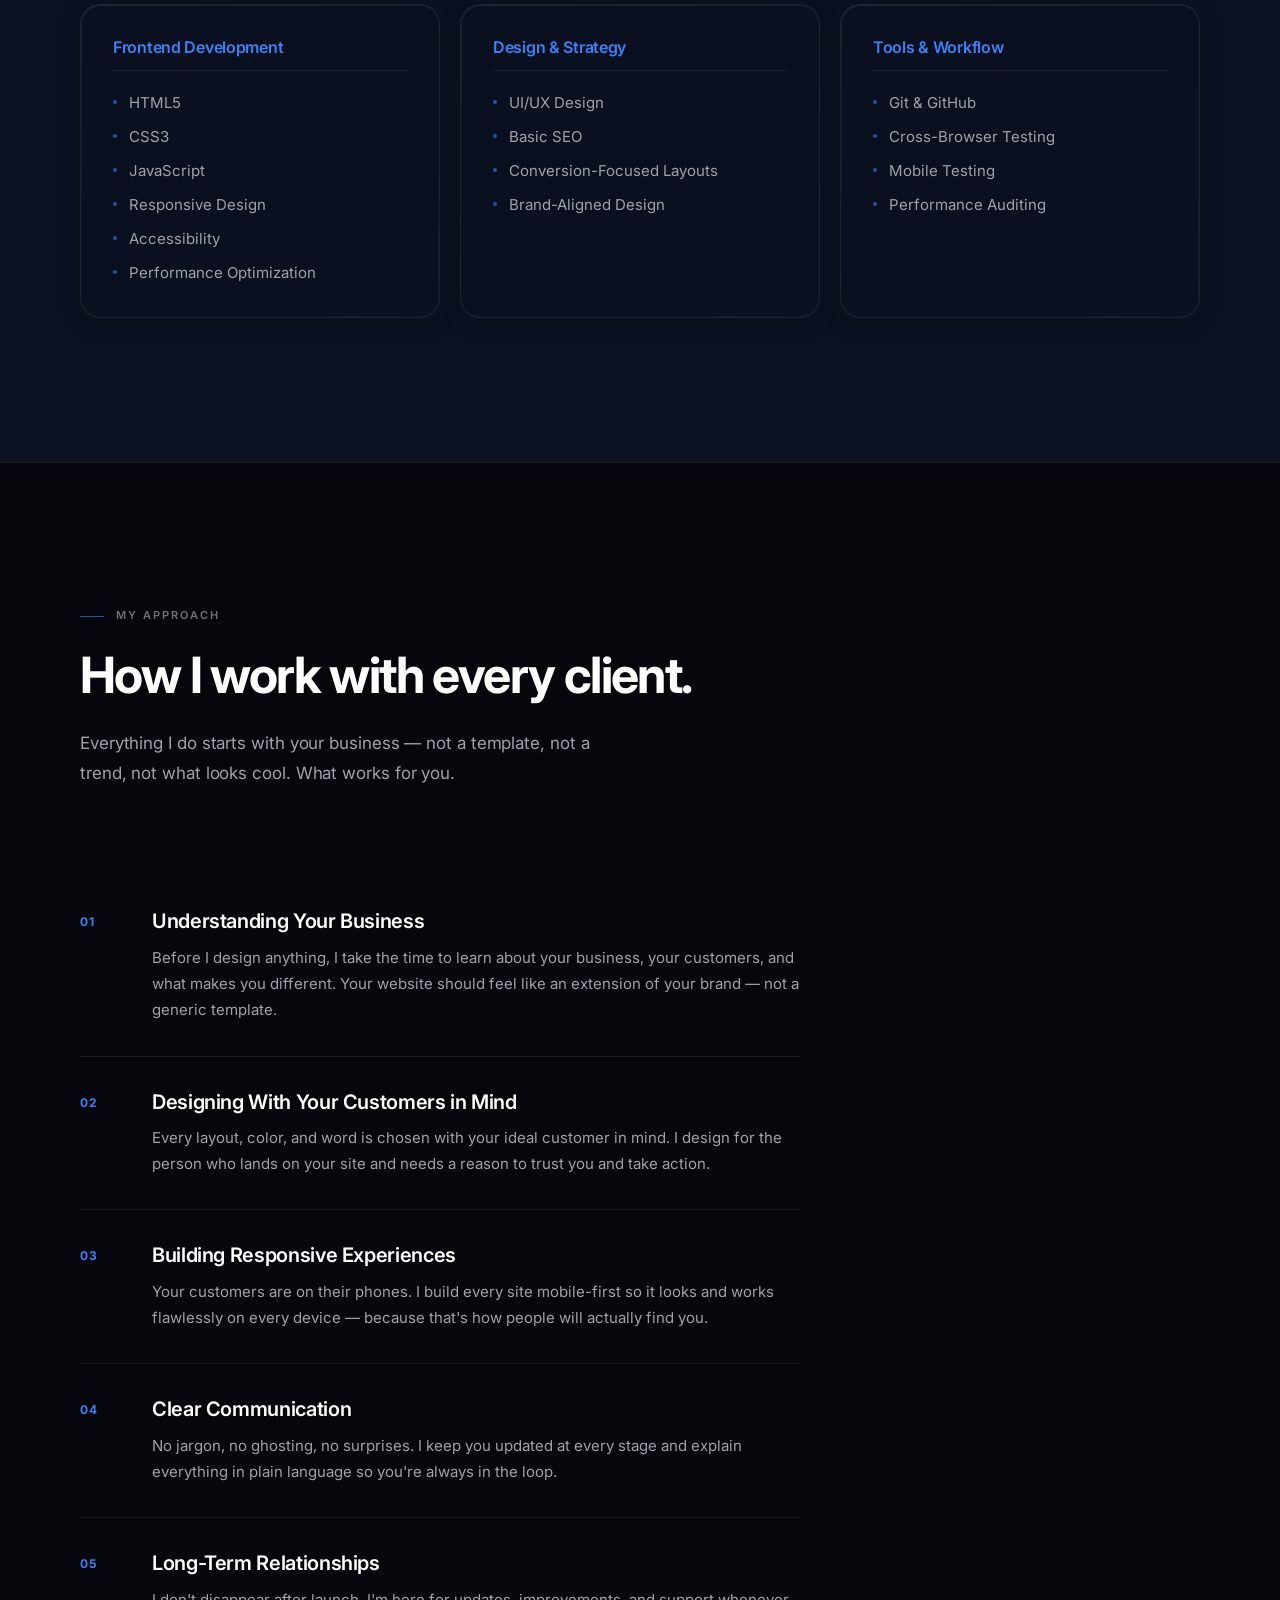
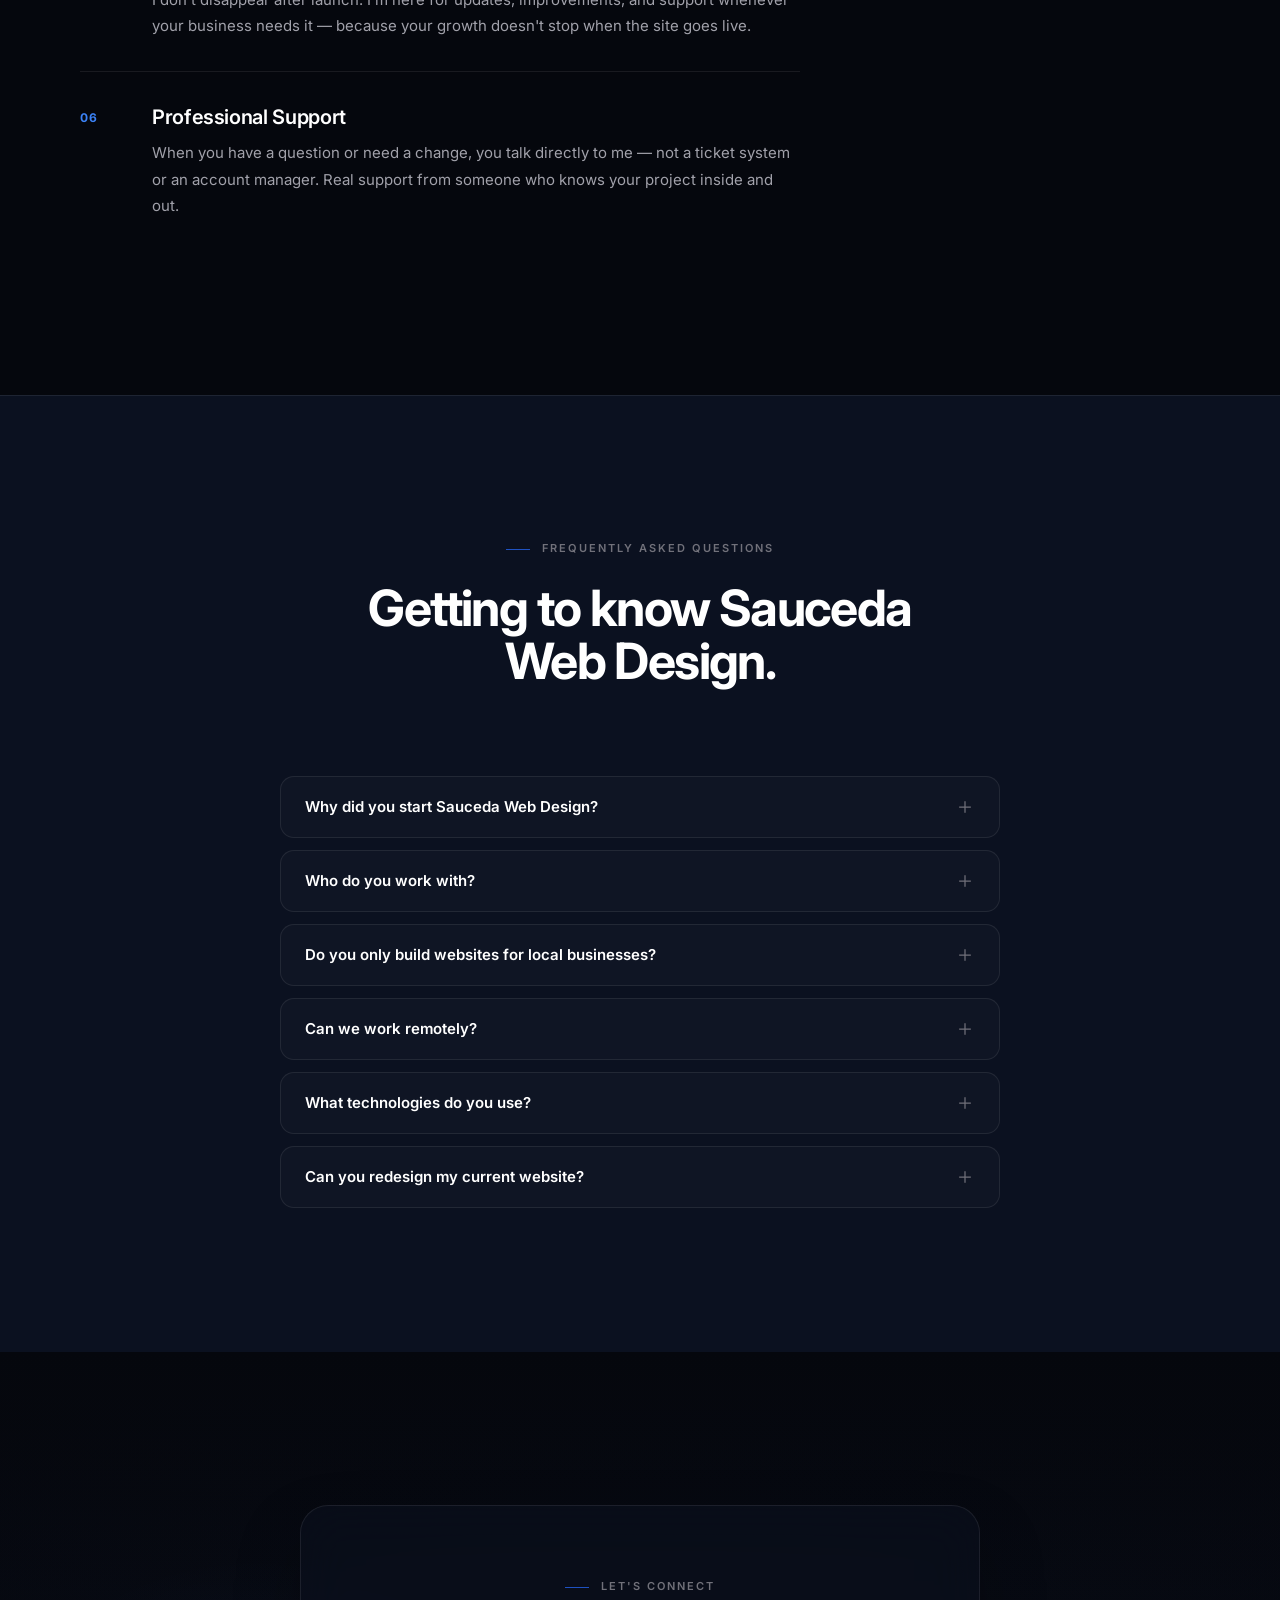
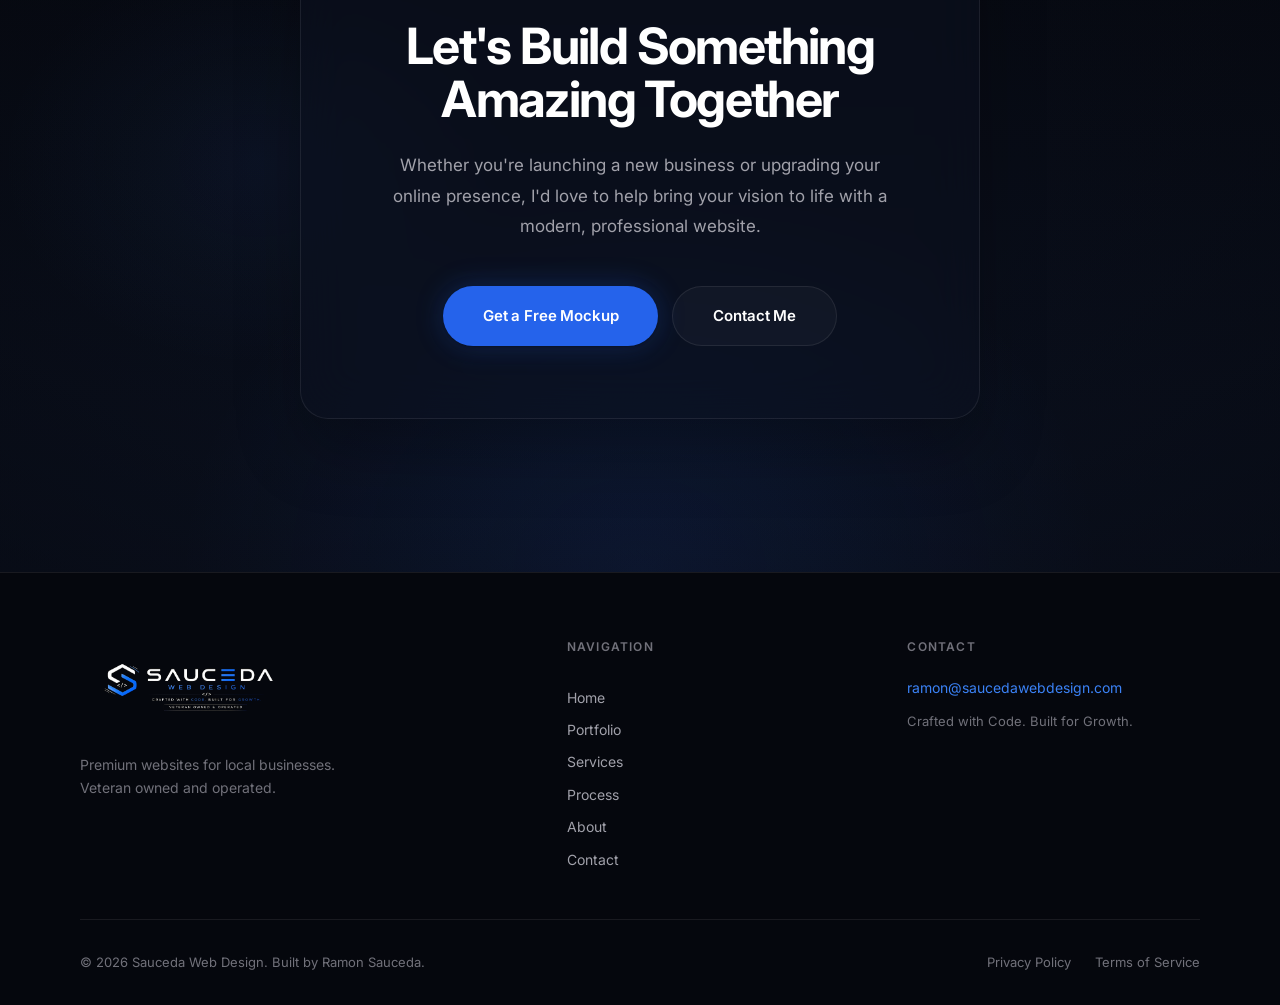
==== commit 4cd6223b: "Update portfolio projects section" ====
--- a/about.html
+++ b/about.html
@@ -374,11 +374,6 @@
                         <img src="images/SaucedaWD Logo.jpeg" alt="" width="140" height="32" loading="lazy">
                     </a>
                     <p class="footer-desc">Premium websites for local businesses. Veteran owned and operated.</p>
-                    <div class="footer-social">
-                        <a href="#" aria-label="LinkedIn" class="social-link"><svg width="18" height="18" viewBox="0 0 24 24" fill="none" stroke="currentColor" stroke-width="1.5" aria-hidden="true"><path d="M16 8a6 6 0 016 6v7h-4v-7a2 2 0 00-2-2 2 2 0 00-2 2v7h-4v-7a6 6 0 016-6z"/><rect x="2" y="9" width="4" height="12"/><circle cx="4" cy="4" r="2"/></svg></a>
-                        <a href="#" aria-label="Instagram" class="social-link"><svg width="18" height="18" viewBox="0 0 24 24" fill="none" stroke="currentColor" stroke-width="1.5" aria-hidden="true"><rect x="2" y="2" width="20" height="20" rx="5"/><path d="M16 11.37A4 4 0 1112.63 8 4 4 0 0116 11.37z"/><line x1="17.5" y1="6.5" x2="17.51" y2="6.5"/></svg></a>
-                        <a href="#" aria-label="Facebook" class="social-link"><svg width="18" height="18" viewBox="0 0 24 24" fill="none" stroke="currentColor" stroke-width="1.5" aria-hidden="true"><path d="M18 2h-3a5 5 0 00-5 5v3H7v4h3v8h4v-8h3l1-4h-4V7a1 1 0 011-1h3z"/></svg></a>
-                    </div>
                 </div>
                 <nav class="footer-nav" aria-label="Footer navigation">
                     <h4>Navigation</h4>
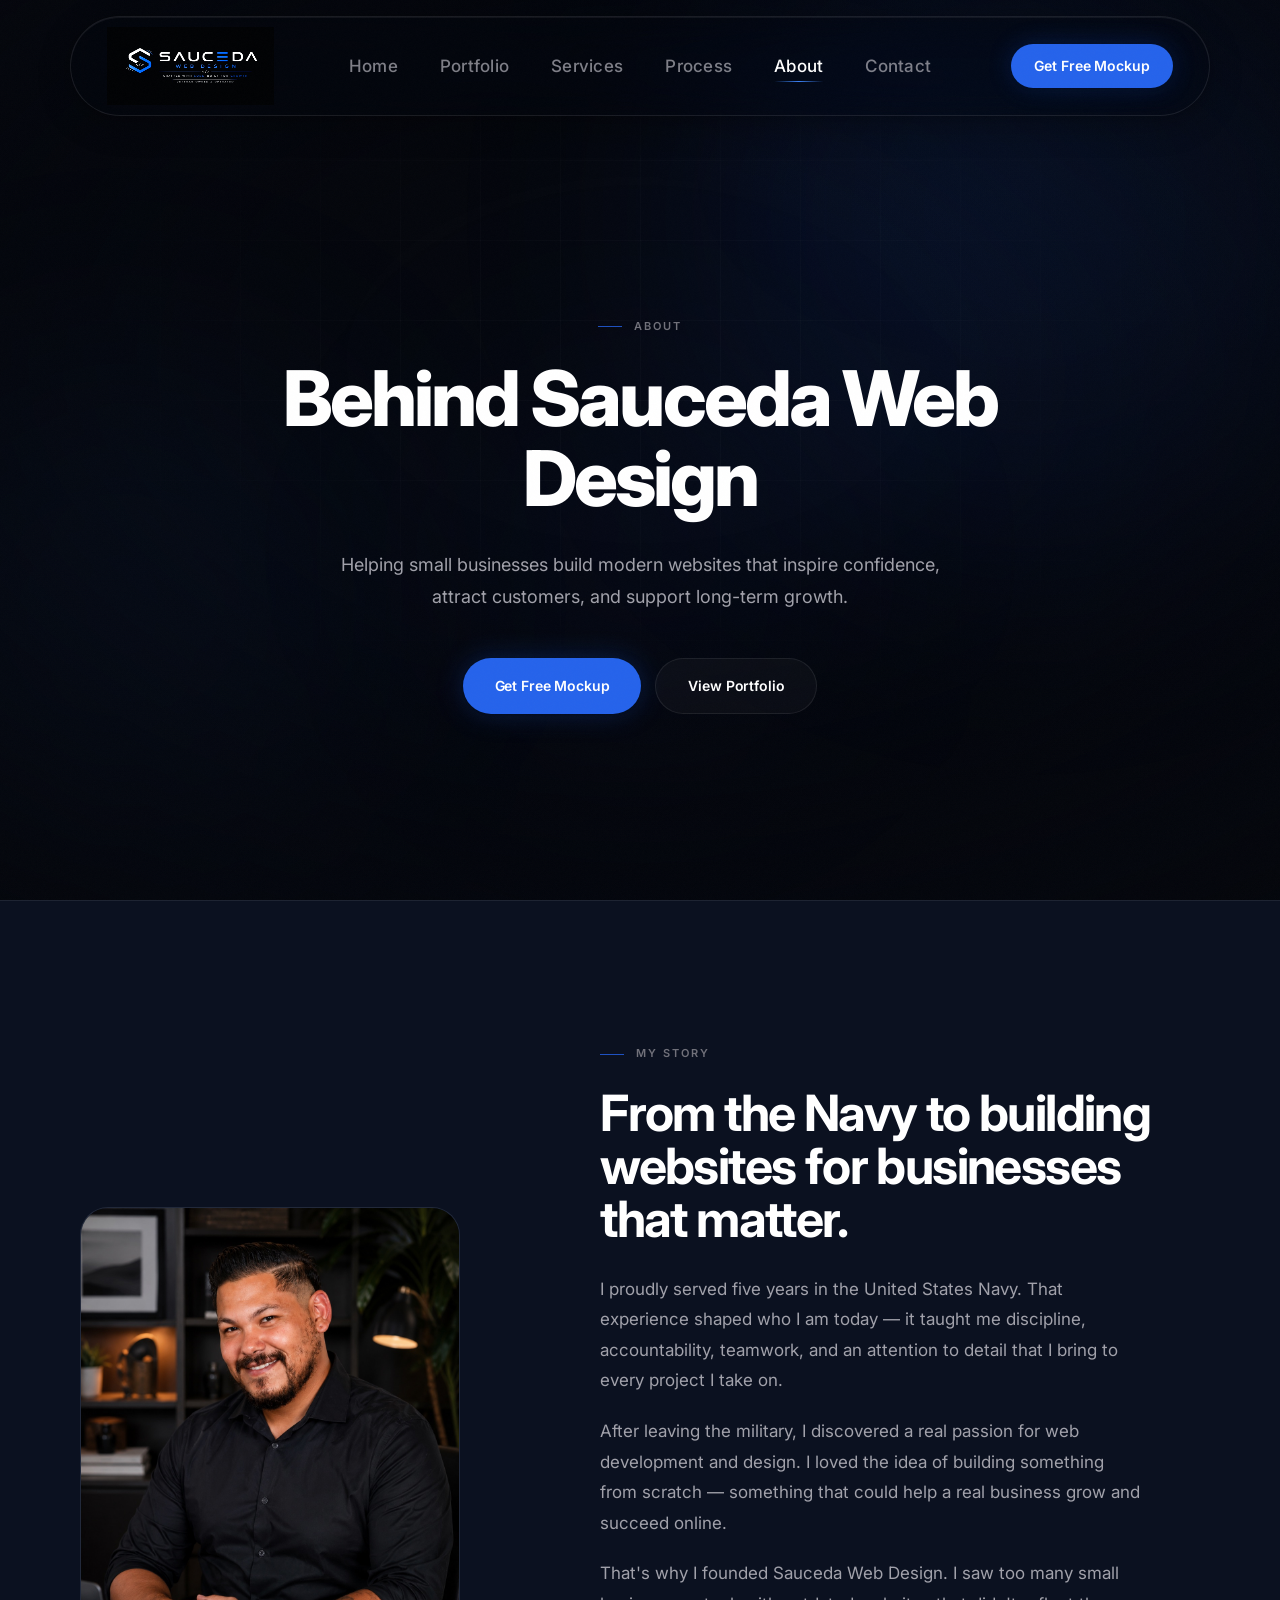
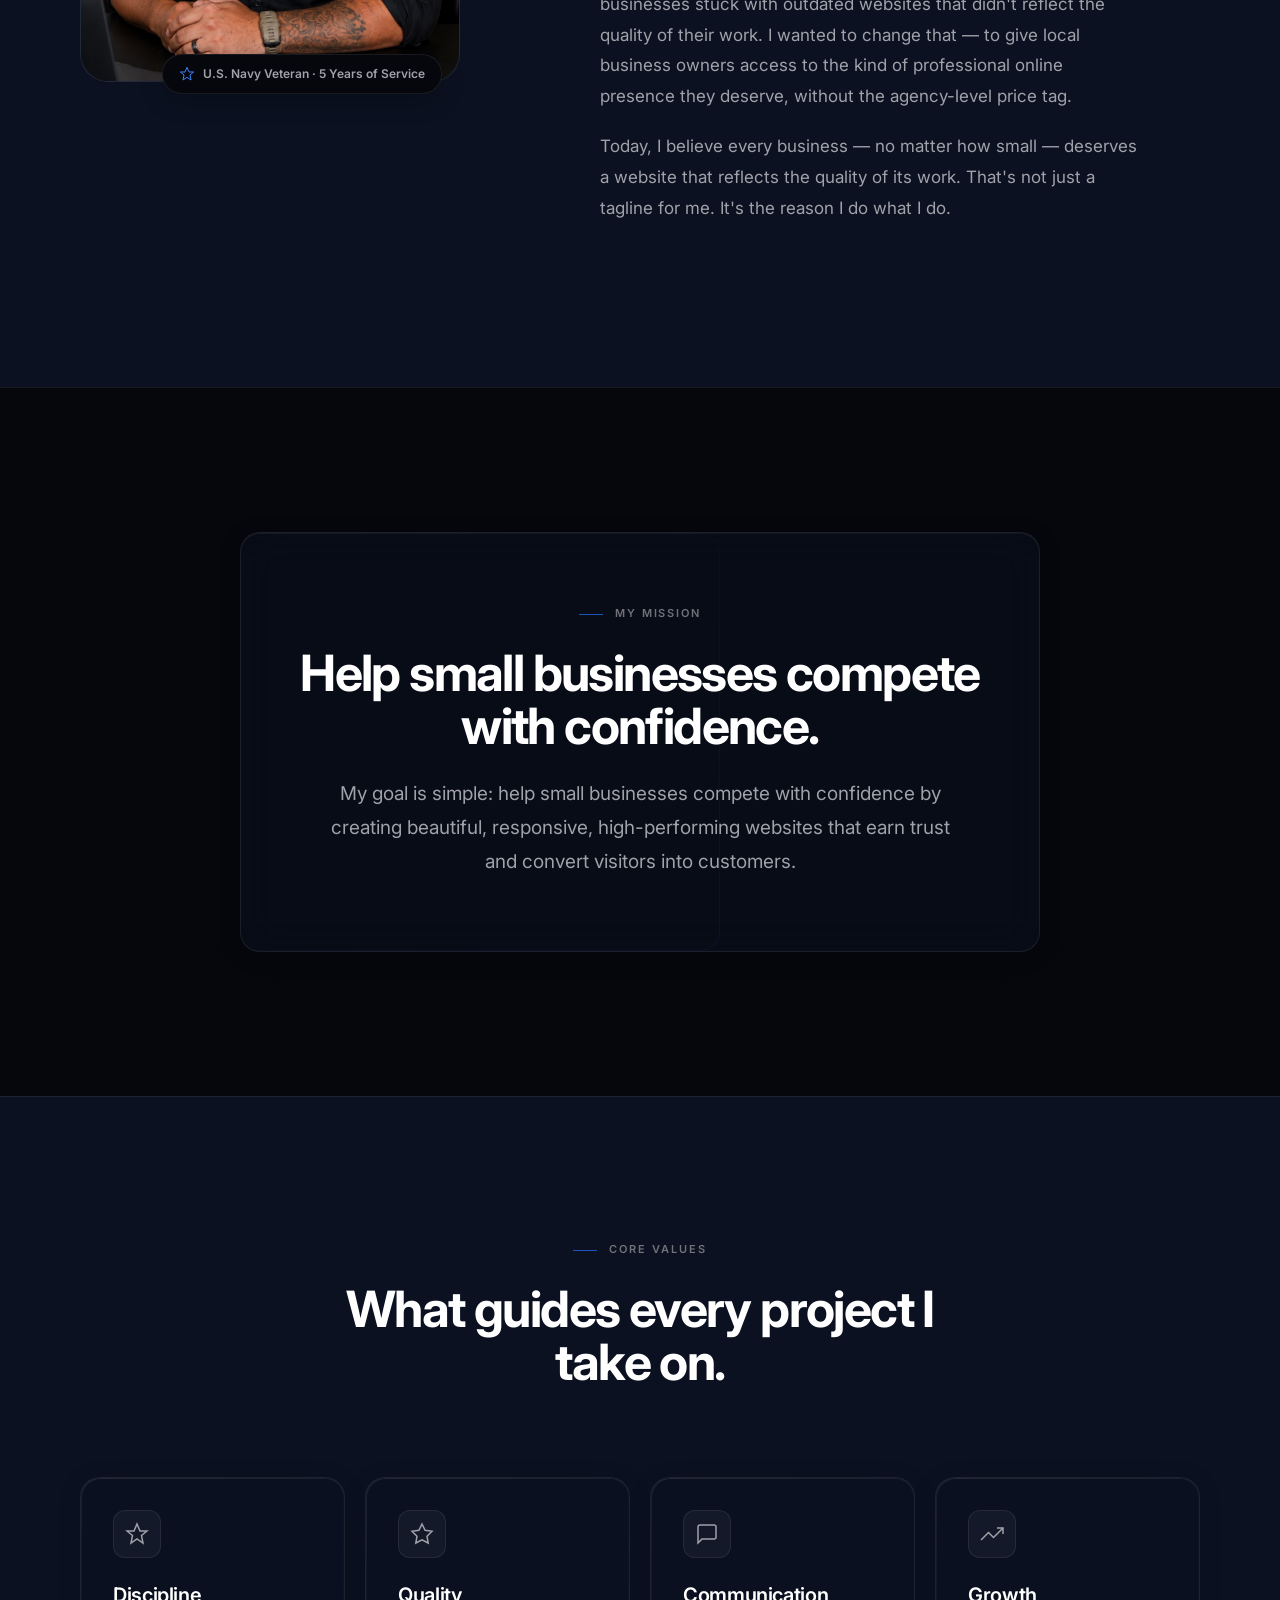
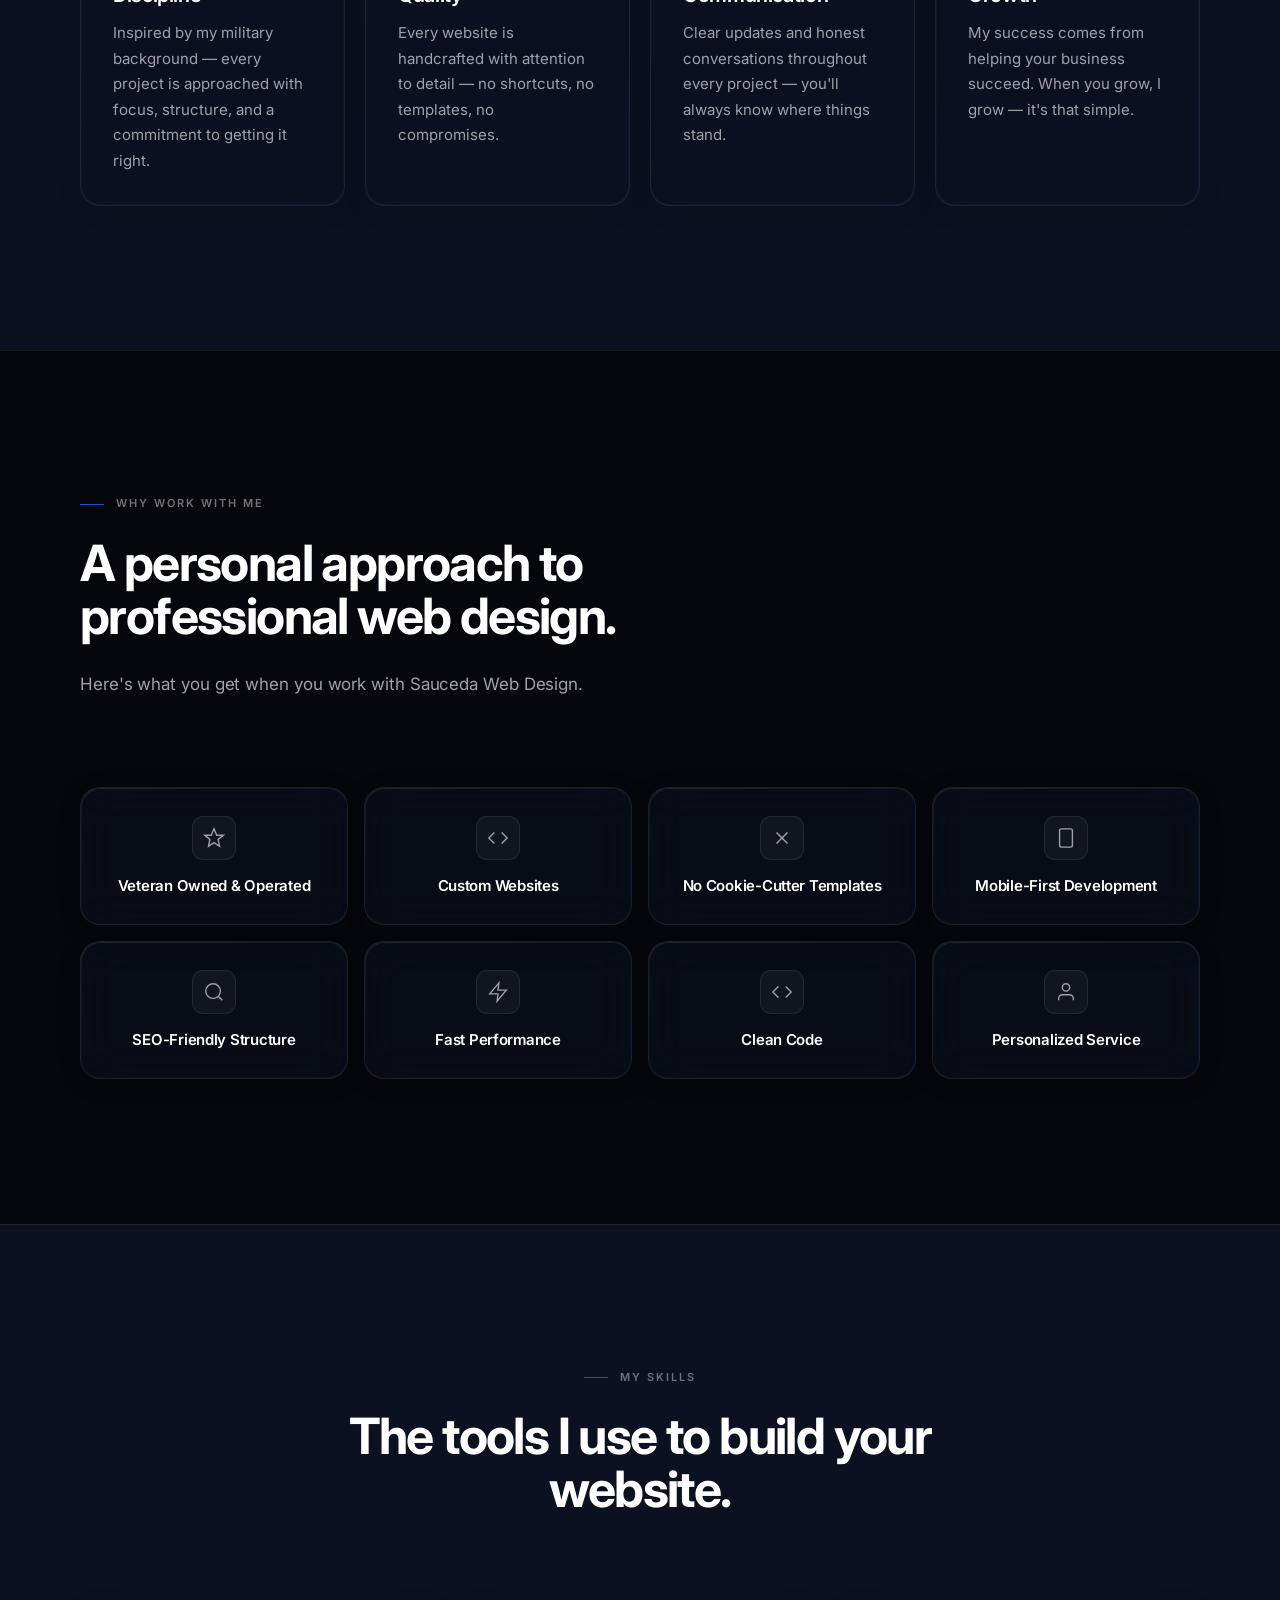
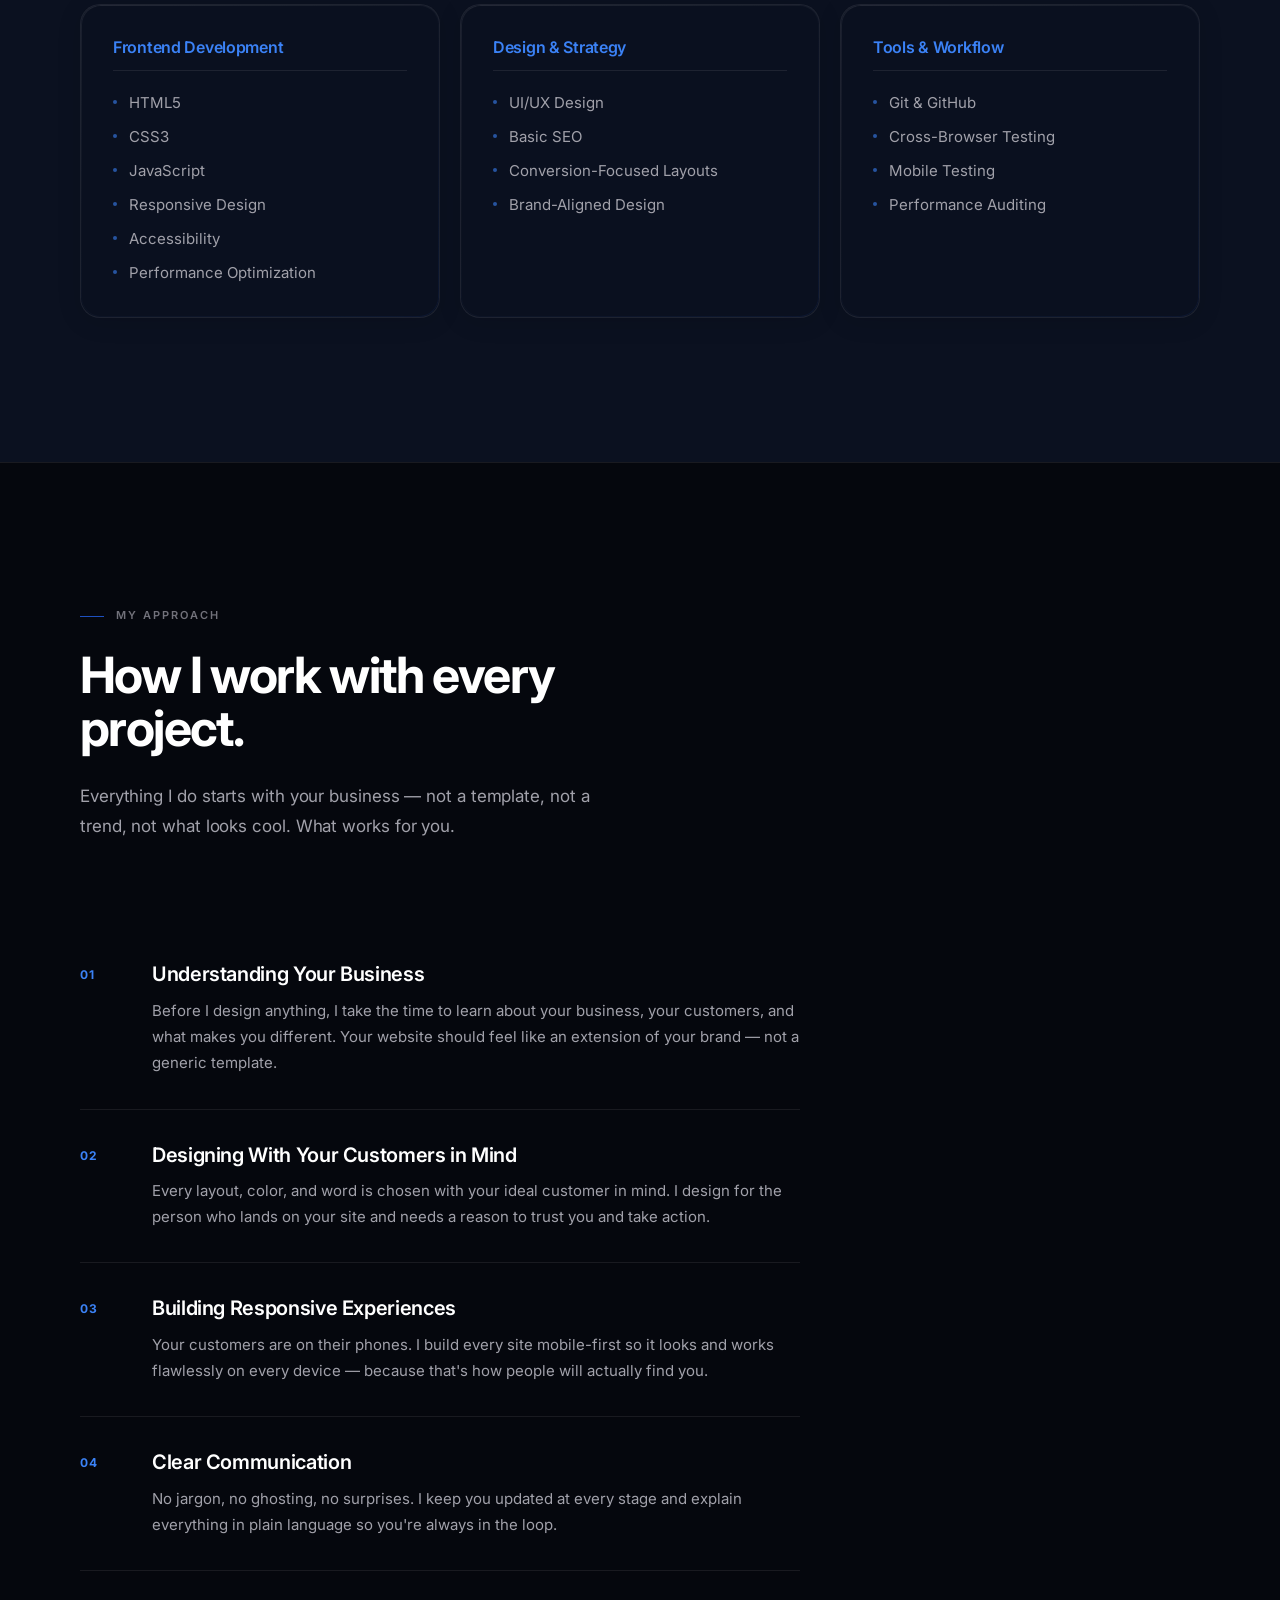
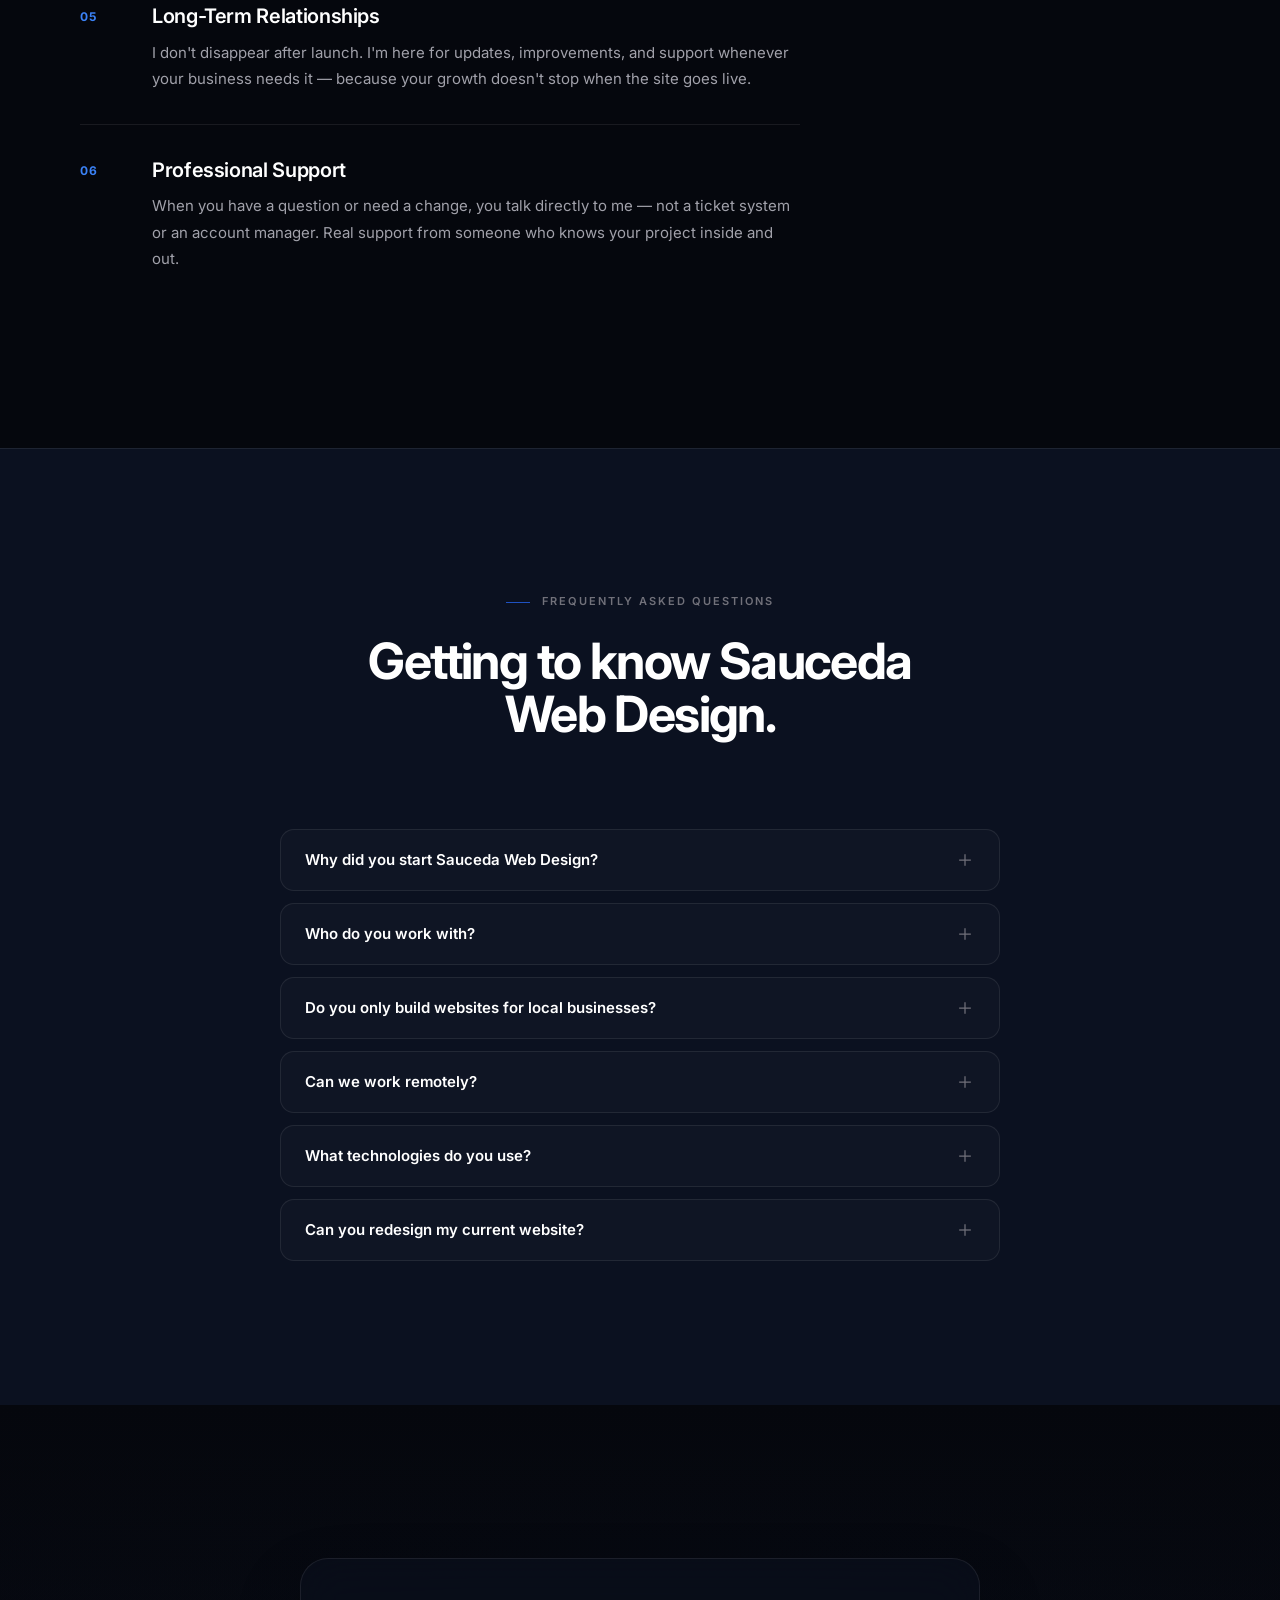
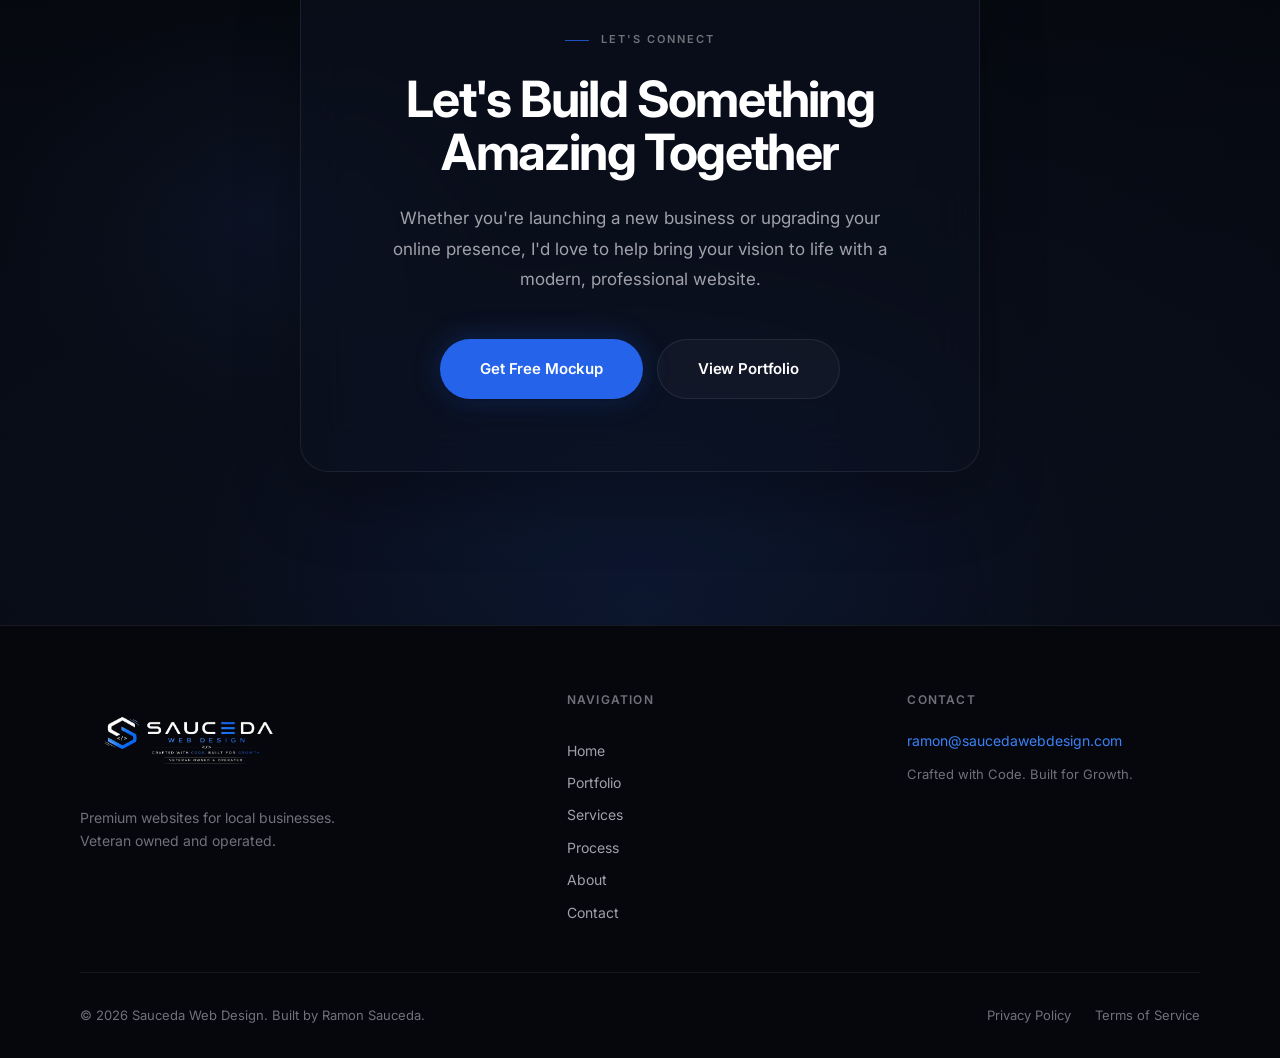
==== commit 741716ef: "Refine Sauceda Web Design copy and conversion messaging" ====
--- a/about.html
+++ b/about.html
@@ -43,7 +43,7 @@
                 <a href="contact.html">Contact</a>
             </nav>
             <div class="header__actions">
-                <a href="#cta" class="btn btn-primary btn-glow header-cta">Get Free Mockup</a>
+                <a href="contact.html#contact-form" class="btn btn-primary btn-glow header-cta">Get Free Mockup</a>
                 <button class="menu-btn" id="menuBtn" aria-label="Toggle menu" aria-expanded="false" aria-controls="nav">
                     <span></span><span></span>
                 </button>
@@ -69,8 +69,8 @@
                     Helping small businesses build modern websites that inspire confidence, attract customers, and support long-term growth.
                 </p>
                 <div class="page-hero-buttons reveal reveal-delay-3">
-                    <a href="portfolio.html" class="btn btn-secondary">View My Work</a>
-                    <a href="#cta" class="btn btn-primary btn-glow">Get a Free Mockup</a>
+                    <a href="contact.html#contact-form" class="btn btn-primary btn-glow">Get Free Mockup</a>
+                    <a href="portfolio.html" class="btn btn-secondary">View Portfolio</a>
                 </div>
             </div>
         </section>
@@ -146,7 +146,7 @@
             <div class="container">
                 <header class="section-header reveal">
                     <p class="eyebrow">Why Work With Me</p>
-                    <h2 id="why-work-heading">More than a web designer — a partner in your growth.</h2>
+                    <h2 id="why-work-heading">A personal approach to professional web design.</h2>
                     <p class="section-desc">Here's what you get when you work with Sauceda Web Design.</p>
                 </header>
                 <div class="why-work-grid" data-stagger>
@@ -232,7 +232,7 @@
             <div class="container">
                 <header class="section-header reveal">
                     <p class="eyebrow">My Approach</p>
-                    <h2 id="approach-heading">How I work with every client.</h2>
+                    <h2 id="approach-heading">How I work with every project.</h2>
                     <p class="section-desc">Everything I do starts with your business — not a template, not a trend, not what looks cool. What works for you.</p>
                 </header>
                 <div class="approach-list" data-stagger>
@@ -323,7 +323,7 @@
                             <svg class="faq-icon" width="20" height="20" viewBox="0 0 24 24" fill="none" stroke="currentColor" stroke-width="1.5" aria-hidden="true"><line x1="12" y1="5" x2="12" y2="19"/><line x1="5" y1="12" x2="19" y2="12"/></svg>
                         </button>
                         <div class="faq-answer" id="faq-4" role="region" aria-labelledby="faq-q-4">
-                            <p>Absolutely. The entire process — consultation, mockup, development, revisions, and launch — can be done remotely via email. Most of my clients work with me this way.</p>
+                            <p>Absolutely. The entire process — inquiry, mockup, development, revisions, and launch — can be done remotely via email. I work with business owners across the country this way.</p>
                         </div>
                     </div>
                     <div class="faq-item" role="listitem">
@@ -357,8 +357,8 @@
                     <h2 id="cta-heading">Let's Build Something Amazing Together</h2>
                     <p class="final-cta-desc">Whether you're launching a new business or upgrading your online presence, I'd love to help bring your vision to life with a modern, professional website.</p>
                     <div class="final-cta-buttons">
-                        <a href="mailto:ramon@saucedawebdesign.com?subject=Free%20Homepage%20Mockup%20Request" class="btn btn-primary btn-glow btn-lg">Get a Free Mockup</a>
-                        <a href="mailto:ramon@saucedawebdesign.com" class="btn btn-secondary btn-lg">Contact Me</a>
+                        <a href="contact.html#contact-form" class="btn btn-primary btn-glow btn-lg">Get Free Mockup</a>
+                        <a href="portfolio.html" class="btn btn-secondary btn-lg">View Portfolio</a>
                     </div>
                 </div>
             </div>
